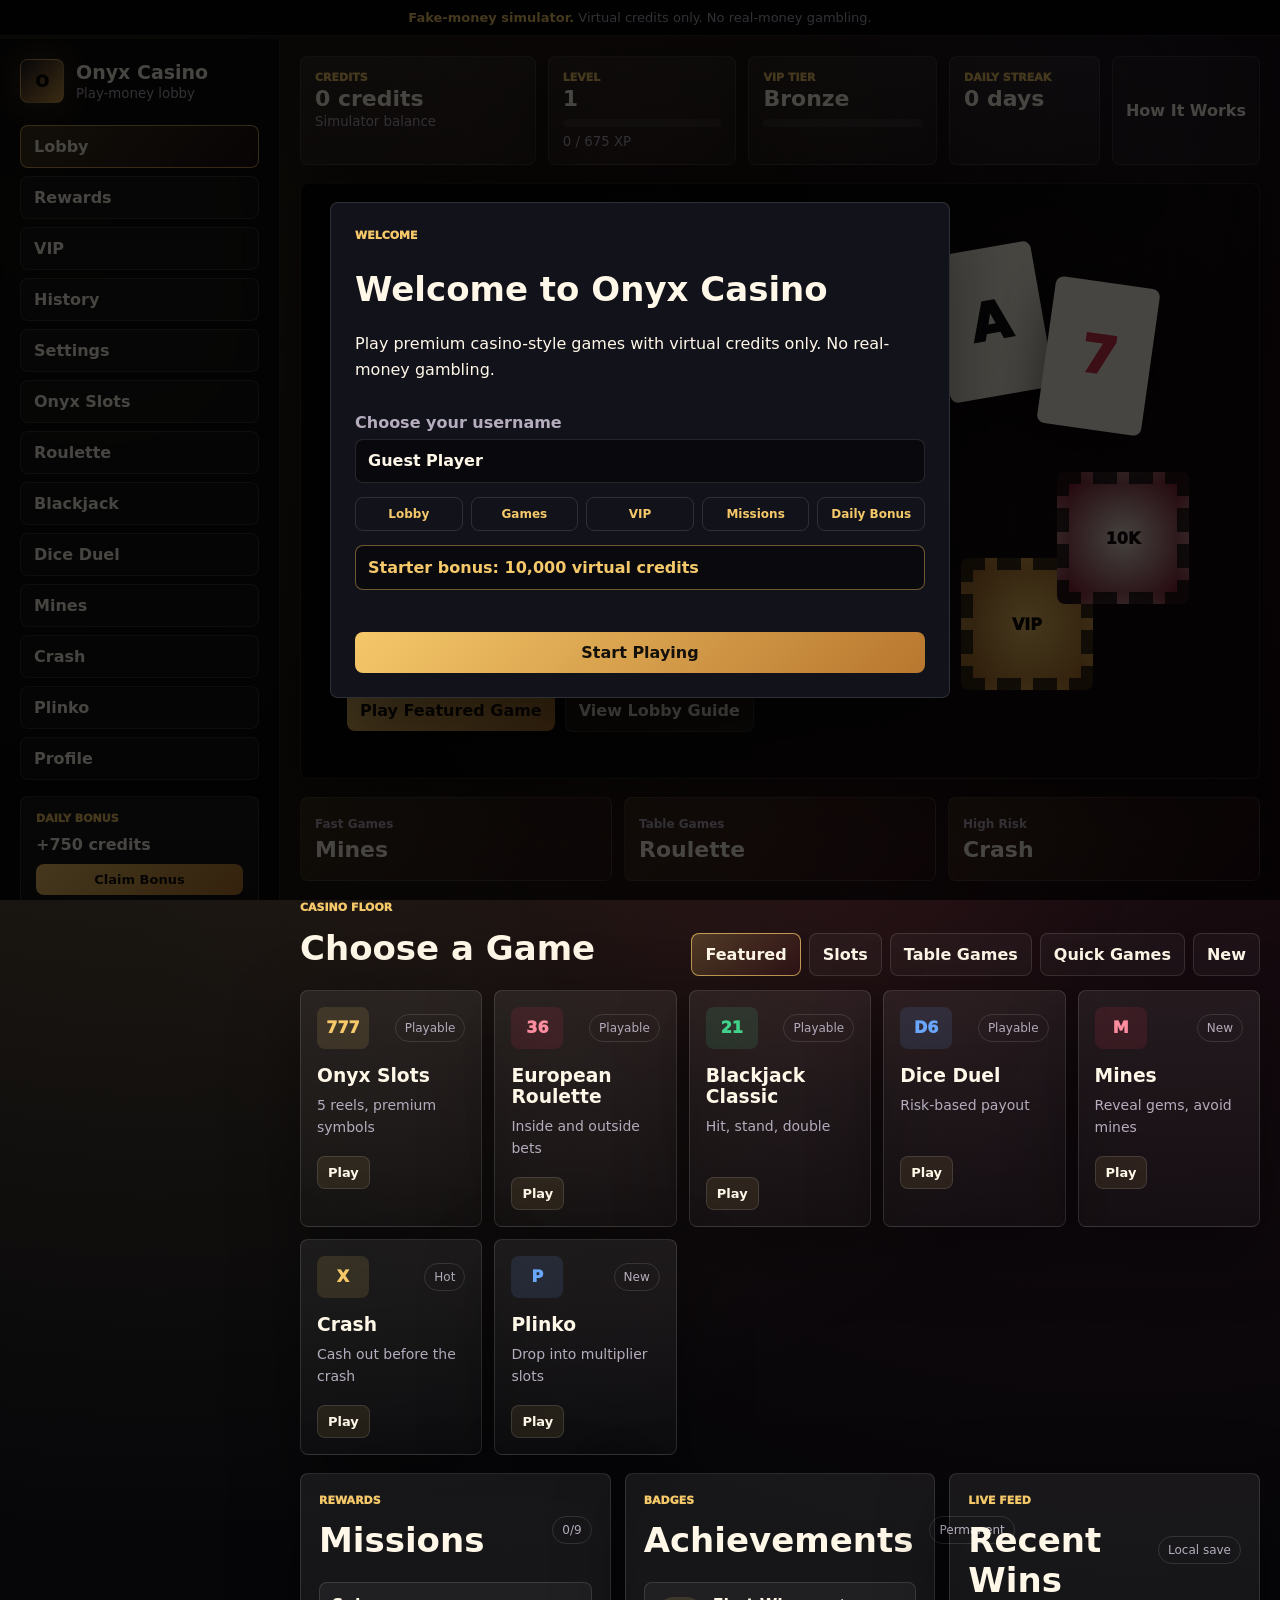
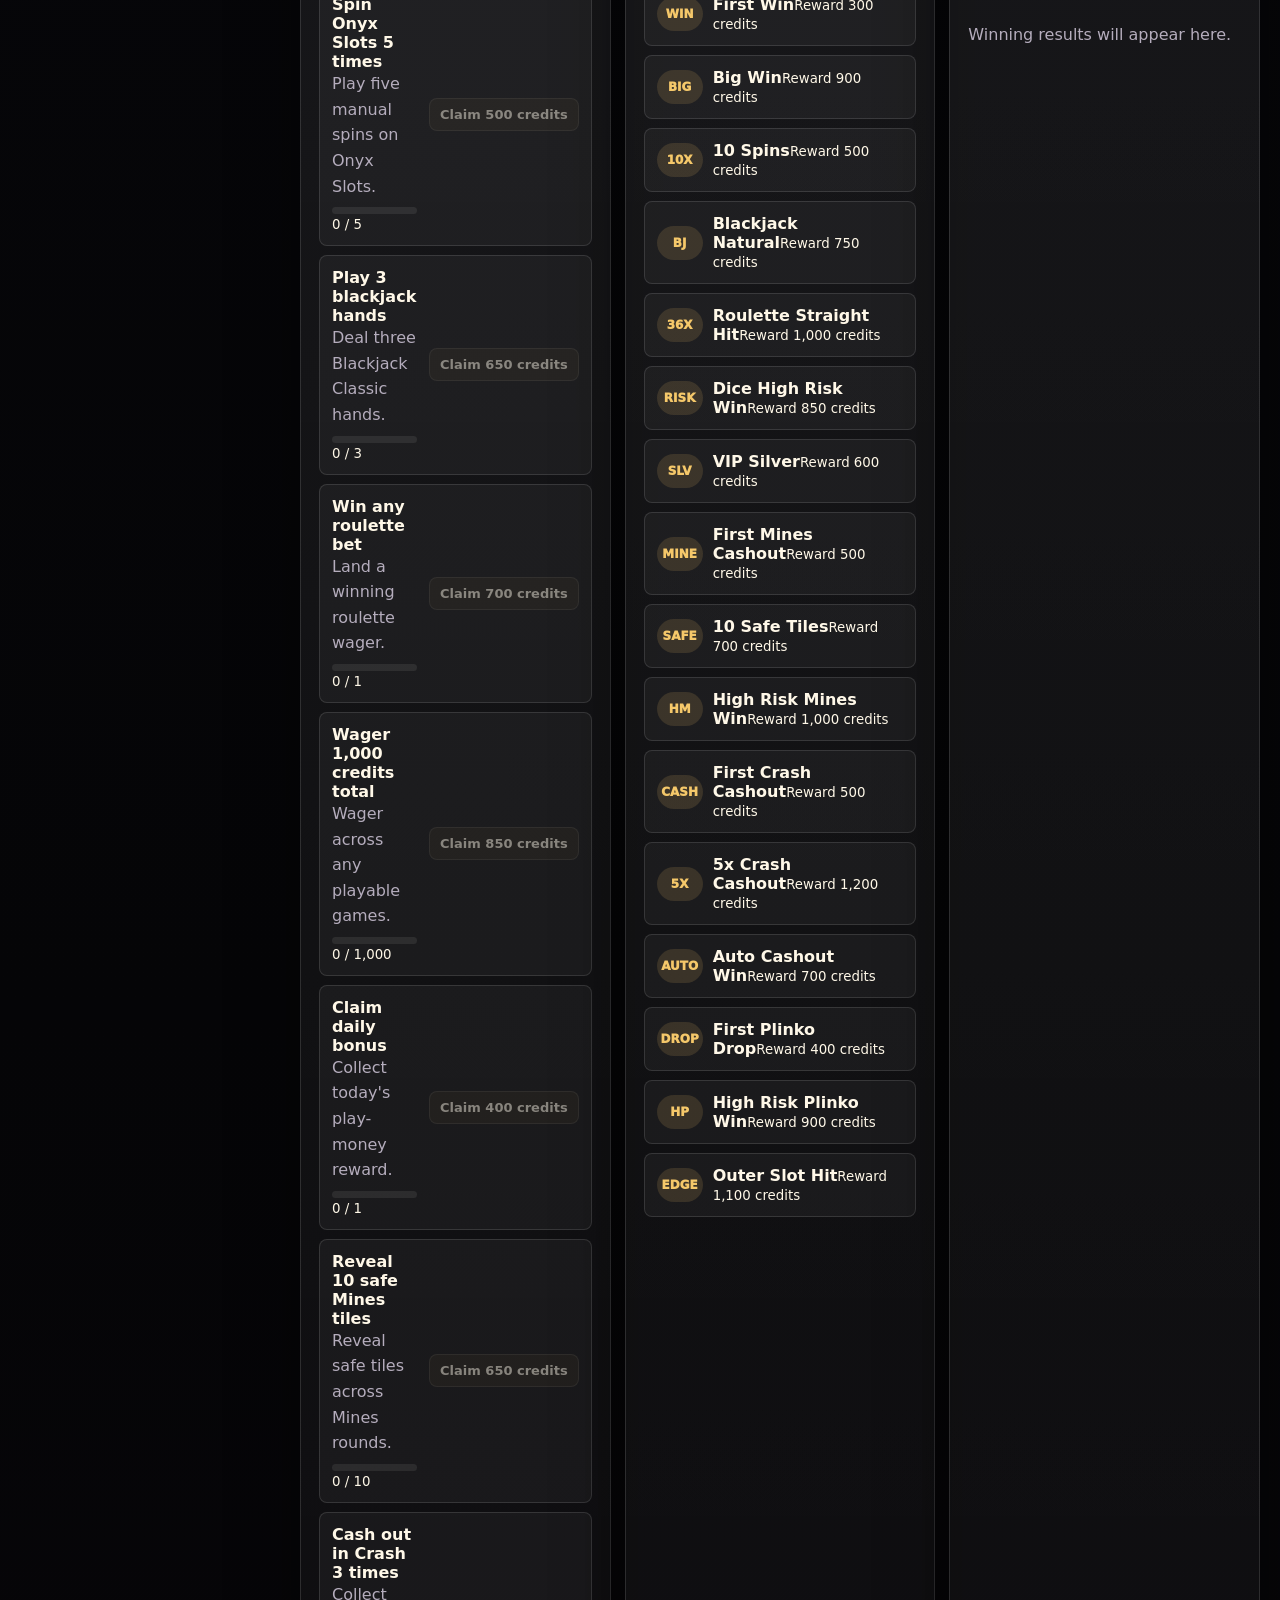
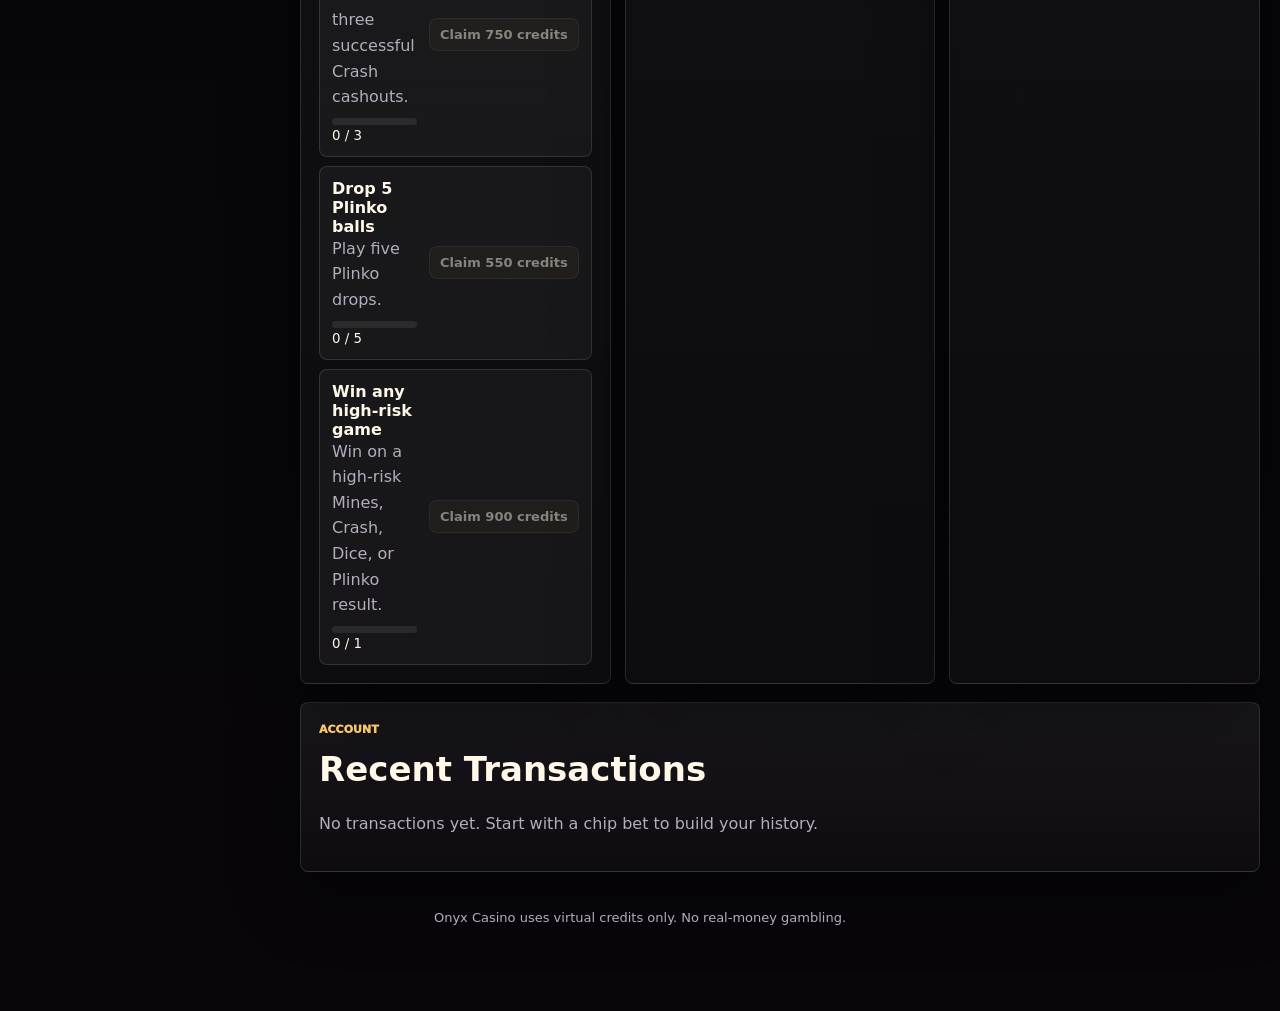
==== index.html @ b619a8d7 "Initial Onyx Casino alpha" ====
<!DOCTYPE html>
<html lang="en">
<head>
  <meta charset="UTF-8" />
  <meta name="viewport" content="width=device-width, initial-scale=1.0" />
  <meta name="description" content="Onyx Casino is a fake-money online casino simulator using virtual credits only." />
  <title>Onyx Casino - Virtual Credits Casino Simulator</title>
  <link rel="icon" href="data:," />
  <link rel="stylesheet" href="styles/main.css" />
</head>
<body>
  <div class="age-safe-banner" role="note">
    <strong>Fake-money simulator.</strong> Virtual credits only. No real-money gambling.
  </div>

  <div class="app-shell">
    <aside class="sidebar" aria-label="Main navigation">
      <button class="brand" data-view="lobby" aria-label="Open Onyx Casino lobby">
        <span class="brand-mark">O</span>
        <span>
          <strong>Onyx Casino</strong>
          <small>Play-money lobby</small>
        </span>
      </button>

      <nav class="nav-list">
        <button class="nav-btn is-active" data-view="lobby">Lobby</button>
        <button class="nav-btn" data-view="rewards">Rewards</button>
        <button class="nav-btn" data-view="vip">VIP</button>
        <button class="nav-btn" data-view="history">History</button>
        <button class="nav-btn" data-view="settings">Settings</button>
        <button class="nav-btn" data-view="slots">Onyx Slots</button>
        <button class="nav-btn" data-view="roulette">Roulette</button>
        <button class="nav-btn" data-view="blackjack">Blackjack</button>
        <button class="nav-btn" data-view="dice">Dice Duel</button>
        <button class="nav-btn" data-view="mines">Mines</button>
        <button class="nav-btn" data-view="crash">Crash</button>
        <button class="nav-btn" data-view="plinko">Plinko</button>
        <button class="nav-btn" data-view="profile">Profile</button>
      </nav>

      <section class="sidebar-card">
        <span class="label">Daily Bonus</span>
        <strong id="dailyBonusAmount">+0 credits</strong>
        <button id="dailyBonusBtn" class="primary small">Claim Bonus</button>
        <p id="dailyBonusText" class="muted">Available once per day.</p>
      </section>

      <section class="sidebar-card">
        <span class="label">Missions</span>
        <p id="miniMissionText" class="muted">Progress updates as you play.</p>
      </section>

      <section class="sidebar-card warning">
        <span class="label">Reality Check</span>
        <p>This is a casino-style simulator using fictional credits. Virtual credits only. No real-money gambling.</p>
        <button class="ghost small" data-modal="fakeMoney">Fake Money Info</button>
      </section>
    </aside>

    <main class="main">
      <header class="topbar" aria-label="Player status">
        <div class="status-card balance-card">
          <span class="label">Credits</span>
          <strong id="balanceText">0 credits</strong>
          <small class="balance-help" title="Virtual credits only. No real-money gambling.">Simulator balance</small>
        </div>
        <div class="status-card">
          <span class="label">Level</span>
          <strong id="levelText">1</strong>
          <div class="xp-track" aria-label="XP progress"><span id="xpBar"></span></div>
          <small id="xpText">0 / 0 XP</small>
        </div>
        <div class="status-card">
          <span class="label">VIP Tier</span>
          <strong id="vipText">Bronze</strong>
          <div class="xp-track vip-track"><span id="vipBar"></span></div>
        </div>
        <div class="status-card">
          <span class="label">Daily Streak</span>
          <strong id="streakText">0 days</strong>
        </div>
        <button id="howItWorksBtn" class="ghost">How It Works</button>
      </header>

      <section id="toastArea" class="toast-area" aria-live="polite"></section>

      <section id="view-lobby" class="view is-visible">
        <div class="hero-panel">
          <div class="hero-copy-block">
            <p class="eyebrow">Premium casino simulator</p>
            <h1>Onyx Casino - Play with virtual credits</h1>
            <p>Step into a realistic play-money casino lobby with slots, table games, missions, VIP progression, and a live activity feed.</p>
            <div class="hero-disclaimer">Virtual credits only. No real-money gambling.</div>
            <div class="hero-actions">
              <button class="primary" data-open-game="slots">Play Featured Game</button>
              <button class="secondary" data-modal="rules-lobby">View Lobby Guide</button>
            </div>
          </div>
          <div class="hero-stage" aria-hidden="true">
            <div class="hero-chip chip-one">VIP</div>
            <div class="hero-chip chip-two">10K</div>
            <div class="hero-card ace">A</div>
            <div class="hero-card seven">7</div>
          </div>
        </div>

        <section class="lobby-band">
          <div class="recommended-row">
            <button class="recommend-card" data-open-game="mines"><span>Fast Games</span><strong>Mines</strong></button>
            <button class="recommend-card" data-open-game="roulette"><span>Table Games</span><strong>Roulette</strong></button>
            <button class="recommend-card" data-open-game="crash"><span>High Risk</span><strong>Crash</strong></button>
          </div>
          <div class="section-head">
            <div>
              <p class="eyebrow">Casino Floor</p>
              <h2>Choose a Game</h2>
            </div>
            <div id="categoryTabs" class="tabs" role="tablist" aria-label="Game categories">
              <button class="tab is-active" data-category="featured">Featured</button>
              <button class="tab" data-category="slots">Slots</button>
              <button class="tab" data-category="table">Table Games</button>
              <button class="tab" data-category="quick">Quick Games</button>
              <button class="tab" data-category="new">New</button>
            </div>
          </div>
          <div id="gameGrid" class="game-grid"></div>
        </section>

        <div class="dashboard-grid">
          <section class="panel">
            <div class="section-head compact">
              <div>
                <p class="eyebrow">Rewards</p>
                <h2>Missions</h2>
              </div>
              <span id="missionProgressText" class="pill">0/0</span>
            </div>
            <div id="missionsList" class="mission-list"></div>
          </section>

          <section class="panel">
            <div class="section-head compact">
              <div>
                <p class="eyebrow">Badges</p>
                <h2>Achievements</h2>
              </div>
              <span class="pill">Permanent</span>
            </div>
            <div id="achievementsList" class="achievement-list"></div>
          </section>

          <section class="panel">
            <div class="section-head compact">
              <div>
                <p class="eyebrow">Live Feed</p>
                <h2>Recent Wins</h2>
              </div>
              <span class="pill">Local save</span>
            </div>
            <div id="recentWinsFeed" class="wins-feed"></div>
          </section>
        </div>

        <section class="panel transaction-panel">
          <div class="section-head compact">
            <div>
              <p class="eyebrow">Account</p>
              <h2>Recent Transactions</h2>
            </div>
          </div>
          <div id="activityLog" class="activity-log"></div>
        </section>
      </section>

      <section id="view-rewards" class="view">
        <div class="game-header">
          <div><p class="eyebrow">Retention</p><h1>Reward Center</h1></div>
          <button class="ghost" data-view="lobby">Back to Lobby</button>
        </div>
        <div class="dashboard-grid rewards-layout">
          <section class="panel reward-claim-panel">
            <div class="section-head compact"><div><p class="eyebrow">Daily Login</p><h2>7-Day Calendar</h2></div><span id="dailyCooldownText" class="pill">Available now</span></div>
            <div id="dailyCalendar" class="daily-calendar"></div>
            <button id="rewardDailyBtn" class="primary full">Claim Daily Reward</button>
          </section>
          <section class="panel">
            <div class="section-head compact"><div><p class="eyebrow">Promo</p><h2>Fake Codes</h2></div></div>
            <label>Promo code
              <input id="promoCodeInput" placeholder="ONYXWELCOME" autocomplete="off" />
            </label>
            <button id="promoClaimBtn" class="secondary full">Claim Code</button>
            <p class="muted">Try ONYXWELCOME, FREESPIN, or VIPBOOST. Rewards are virtual credits and XP only.</p>
          </section>
          <section class="panel">
            <div class="section-head compact"><div><p class="eyebrow">VIP</p><h2>VIP Rewards</h2></div></div>
            <div id="vipRewardSummary" class="benefit-list"></div>
          </section>
        </div>
        <div class="dashboard-grid">
          <section class="panel">
            <div class="section-head compact"><div><p class="eyebrow">Daily Style</p><h2>Missions</h2></div><span id="rewardsMissionProgressText" class="pill">0/0</span></div>
            <div id="rewardsMissionsList" class="mission-list"></div>
          </section>
          <section class="panel">
            <div class="section-head compact"><div><p class="eyebrow">Badges</p><h2>Achievements</h2></div></div>
            <div id="rewardsAchievementsList" class="achievement-list"></div>
          </section>
          <section class="panel">
            <div class="section-head compact"><div><p class="eyebrow">Ledger</p><h2>Recent Reward Claims</h2></div></div>
            <div id="rewardClaimsList" class="activity-log"></div>
          </section>
        </div>
      </section>

      <section id="view-vip" class="view">
        <div class="game-header">
          <div><p class="eyebrow">Club</p><h1>VIP Club</h1></div>
          <button class="ghost" data-view="lobby">Back to Lobby</button>
        </div>
        <section class="panel vip-panel">
          <div class="vip-hero">
            <div><span class="label">Current Tier</span><strong id="vipPageTier">Bronze</strong><p id="vipPageProgressText" class="muted">Progress loading</p></div>
            <div class="xp-track vip-track"><span id="vipPageBar"></span></div>
          </div>
          <div id="vipBenefitsList" class="benefit-grid"></div>
          <div id="vipNextTier" class="vip-next"></div>
        </section>
      </section>

      <section id="view-history" class="view">
        <div class="game-header">
          <div><p class="eyebrow">Analytics</p><h1>History</h1></div>
          <button class="ghost" data-view="lobby">Back to Lobby</button>
        </div>
        <section class="panel">
          <div class="history-filters">
            <label>Game <select id="historyGameFilter"><option value="all">All games</option></select></label>
            <label>Result <select id="historyResultFilter"><option value="all">All results</option><option value="win">Wins</option><option value="loss">Losses</option><option value="neutral">Neutral</option></select></label>
          </div>
          <div id="historyStats" class="stats-grid"></div>
          <div id="historyList" class="activity-log"></div>
        </section>
      </section>

      <section id="view-settings" class="view">
        <div class="game-header">
          <div><p class="eyebrow">Account</p><h1>Settings</h1></div>
          <button class="ghost" data-view="lobby">Back to Lobby</button>
        </div>
        <div class="settings-layout">
          <section class="panel settings-panel">
            <label>Username
              <input id="settingsUsernameInput" maxlength="24" autocomplete="off" />
            </label>
            <label class="toggle-line"><input id="reducedAnimationsToggle" type="checkbox" /> Reduced animations</label>
            <label class="toggle-line"><input id="compactModeToggle" type="checkbox" /> Compact mode</label>
            <label class="toggle-line"><input id="hideWinnersToggle" type="checkbox" /> Hide recent winners feed</label>
            <div class="game-actions">
              <button id="settingsSaveBtn" class="primary">Save Settings</button>
              <button id="replayOnboardingBtn" class="secondary">Replay Onboarding</button>
              <button class="ghost" data-modal="fakeMoney">Simulator Help</button>
            </div>
          </section>
          <section class="panel settings-panel">
            <div class="game-actions">
              <button id="exportSaveBtn" class="secondary">Export Save JSON</button>
              <button id="importSaveBtn" class="secondary">Import Save JSON</button>
              <button id="clearHistoryBtn" class="ghost">Clear Only History</button>
              <button id="resetBtn" class="ghost danger">Reset Save</button>
            </div>
            <textarea id="saveJsonBox" rows="10" placeholder="Exported save JSON appears here. Paste JSON here before importing."></textarea>
          </section>
        </div>
      </section>

      <section id="view-slots" class="view game-view">
        <div class="game-header">
          <div><p class="eyebrow">Featured Slot</p><h1>Onyx Slots</h1></div>
          <div class="header-actions">
            <button class="ghost" data-modal="rules-slots">Rules</button>
            <button class="ghost" data-view="lobby">Back to Lobby</button>
          </div>
        </div>

        <div class="game-layout">
          <section class="panel machine">
            <div id="slotReels" class="slot-reels" aria-label="Five slot reels"></div>
            <div class="game-meta-row">
              <span id="slotsProjectedText" class="pill">Select chips</span>
              <label class="toggle-line"><input id="slotsTurboToggle" type="checkbox" /> Turbo spin</label>
              <span id="slotsFreeSpinsText" class="pill">Free spins: 0</span>
            </div>
            <p class="muted">Fictional simulator RTP label: about 95%. This is play-money math only.</p>
            <div id="slotMessage" class="result-line">Choose a chip and spin with virtual credits.</div>
            <div class="game-actions">
              <button id="spinSlotsBtn" class="primary">Spin</button>
              <button id="slotsRepeatBetBtn" class="secondary">Repeat Bet</button>
              <button id="slotsDoubleBetBtn" class="secondary">Double Bet</button>
              <button id="slotsHalfBetBtn" class="secondary">Half Bet</button>
              <button id="slotsMaxBetBtn" class="secondary">Max Bet</button>
              <button id="slotsClearBetBtn" class="ghost">Clear Bet</button>
              <button id="slotsPaytableBtn" class="ghost">Paytable</button>
              <button id="slotsNewSessionBtn" class="ghost">New Session</button>
            </div>
          </section>
          <aside class="panel">
            <div class="section-head compact"><h2>Bet Slip</h2><span id="slotsBetText" class="pill">0 credits</span></div>
            <div class="bet-stack" data-bet-stack="slots"></div>
            <div class="chip-row" data-chip-group="slots"></div>
            <div id="slotsSessionStats" class="session-grid"></div>
            <h3>Spin History</h3>
            <div id="slotsHistory" class="compact-history"></div>
          </aside>
        </div>
      </section>

      <section id="view-roulette" class="view game-view">
        <div class="game-header">
          <div><p class="eyebrow">Table Game</p><h1>European Roulette</h1></div>
          <div class="header-actions">
            <button class="ghost" data-modal="rules-roulette">Rules</button>
            <button class="ghost" data-view="lobby">Back to Lobby</button>
          </div>
        </div>

        <div class="roulette-layout">
          <section class="panel roulette-wheel-panel">
            <div id="rouletteWheel" class="roulette-wheel"><span id="rouletteNumber">?</span></div>
            <p id="rouletteResult" class="result-line">Place a virtual-credit bet and spin.</p>
          </section>
          <section class="panel">
            <div class="section-head compact"><h2>Roulette Board</h2><span id="rouletteBetText" class="pill">0 credits</span></div>
            <div class="game-meta-row"><span id="rouletteProjectedText" class="pill">Projected payout updates by bet type</span><span id="rouletteBetTypeText" class="pill">Red 2x</span></div>
            <div class="bet-stack" data-bet-stack="roulette"></div>
            <div class="chip-row" data-chip-group="roulette"></div>
            <div id="rouletteBoard" class="roulette-board"></div>
            <div class="roulette-options">
              <button class="bet-option is-active" data-roulette-type="red">Red 2x</button>
              <button class="bet-option" data-roulette-type="black">Black 2x</button>
              <button class="bet-option" data-roulette-type="odd">Odd 2x</button>
              <button class="bet-option" data-roulette-type="even">Even 2x</button>
              <button class="bet-option" data-roulette-type="low">1-18 2x</button>
              <button class="bet-option" data-roulette-type="high">19-36 2x</button>
              <button class="bet-option" data-roulette-type="dozen1">1st 12 3x</button>
              <button class="bet-option" data-roulette-type="dozen2">2nd 12 3x</button>
              <button class="bet-option" data-roulette-type="dozen3">3rd 12 3x</button>
              <button class="bet-option" data-roulette-type="column1">Column 1 3x</button>
              <button class="bet-option" data-roulette-type="column2">Column 2 3x</button>
              <button class="bet-option" data-roulette-type="column3">Column 3 3x</button>
            </div>
            <div id="rouletteHistory" class="number-history"></div>
            <div class="game-actions">
              <button id="spinRouletteBtn" class="primary">Spin Wheel</button>
              <button id="rouletteRepeatBetBtn" class="secondary">Repeat Bet</button>
              <button id="rouletteDoubleBetBtn" class="secondary">Double Bet</button>
              <button id="rouletteHalfBetBtn" class="secondary">Half Bet</button>
              <button id="rouletteMaxBetBtn" class="secondary">Max Bet</button>
              <button id="rouletteClearBetBtn" class="ghost">Clear Bet</button>
              <button id="rouletteNewSessionBtn" class="ghost">New Session</button>
            </div>
            <div id="rouletteSessionStats" class="session-grid"></div>
          </section>
        </div>
      </section>

      <section id="view-blackjack" class="view game-view">
        <div class="game-header">
          <div><p class="eyebrow">Table Game</p><h1>Blackjack Classic</h1></div>
          <div class="header-actions">
            <button class="ghost" data-modal="rules-blackjack">Rules</button>
            <button class="ghost" data-view="lobby">Back to Lobby</button>
          </div>
        </div>

        <div class="game-layout">
          <section class="panel blackjack-table">
            <div class="table-felt">
              <div class="game-meta-row">
                <span id="shoeText" class="pill">Shoe: 312 cards</span>
                <span class="pill">Dealer stands on soft 17</span>
                <span id="blackjackProjectedText" class="pill">Standard win pays 0 credits</span>
              </div>
              <div class="hand-zone">
                <div class="hand-title"><span>Dealer</span><strong id="dealerTotal"></strong></div>
                <div id="dealerCards" class="cards"></div>
              </div>
              <div class="hand-zone">
                <div class="hand-title"><span>Player</span><strong id="playerTotal"></strong></div>
                <div id="playerCards" class="cards"></div>
              </div>
              <div id="splitHands" class="split-hands"></div>
            </div>
            <p id="blackjackResult" class="result-line">Choose a chip, then deal a fake-money hand.</p>
            <div class="game-actions">
              <button id="dealBtn" class="primary">New Hand</button>
              <button id="hitBtn" class="secondary" disabled>Hit</button>
              <button id="standBtn" class="secondary" disabled>Stand</button>
              <button id="doubleBtn" class="secondary" disabled>Double</button>
              <button id="splitBtn" class="secondary" disabled>Split</button>
              <button id="blackjackRepeatBetBtn" class="secondary">Repeat Bet</button>
              <button id="blackjackNewSessionBtn" class="ghost">New Session</button>
            </div>
          </section>
          <aside class="panel">
            <div class="section-head compact"><h2>Table Bet</h2><span id="blackjackBetText" class="pill">0 credits</span></div>
            <div class="bet-stack" data-bet-stack="blackjack"></div>
            <div class="chip-row" data-chip-group="blackjack"></div>
            <button id="blackjackDoubleBetBtn" class="secondary full">Double Bet</button>
            <button id="blackjackHalfBetBtn" class="secondary full">Half Bet</button>
            <button id="blackjackMaxBetBtn" class="secondary full">Max Bet</button>
            <button id="blackjackClearBetBtn" class="ghost full">Clear Bet</button>
            <div id="blackjackSessionStats" class="session-grid"></div>
          </aside>
        </div>
      </section>

      <section id="view-dice" class="view game-view">
        <div class="game-header">
          <div><p class="eyebrow">Quick Game</p><h1>Dice Duel</h1></div>
          <div class="header-actions">
            <button class="ghost" data-modal="rules-dice">Rules</button>
            <button class="ghost" data-view="lobby">Back to Lobby</button>
          </div>
        </div>

        <div class="game-layout">
          <section class="panel dice-panel">
            <div id="diceDisplay" class="dice-display">--</div>
            <div class="risk-controls">
              <label>Prediction
                <select id="diceMode">
                  <option value="over">Roll over target</option>
                  <option value="under">Roll under target</option>
                </select>
              </label>
              <label>Target <span id="diceTargetText">50</span>
                <input id="diceTarget" type="range" min="2" max="98" value="50" />
              </label>
              <div class="payout-preview"><span>Payout</span><strong id="dicePayoutText">1.96x</strong></div>
              <div class="payout-preview"><span>Win chance</span><strong id="diceChanceText">49%</strong></div>
            </div>
            <div class="game-meta-row"><span id="diceProjectedText" class="pill">Projected payout updates by target</span></div>
            <p id="diceResult" class="result-line">Higher risk changes the payout.</p>
            <div id="diceHistory" class="number-history"></div>
            <div class="game-actions">
              <button id="rollDiceBtn" class="primary">Roll Dice</button>
              <button id="diceRepeatBetBtn" class="secondary">Repeat Bet</button>
              <button id="diceDoubleBetBtn" class="secondary">Double Bet</button>
              <button id="diceHalfBetBtn" class="secondary">Half Bet</button>
              <button id="diceMaxBetBtn" class="secondary">Max Bet</button>
              <button id="diceClearBetBtn" class="ghost">Clear Bet</button>
              <button id="diceNewSessionBtn" class="ghost">New Session</button>
            </div>
          </section>
          <aside class="panel">
            <div class="section-head compact"><h2>Dice Bet</h2><span id="diceBetText" class="pill">0 credits</span></div>
            <div class="bet-stack" data-bet-stack="dice"></div>
            <div class="chip-row" data-chip-group="dice"></div>
            <div id="diceSessionStats" class="session-grid"></div>
          </aside>
        </div>
      </section>

      <section id="view-mines" class="view game-view">
        <div class="game-header">
          <div><p class="eyebrow">Modern Quick Game</p><h1>Mines</h1></div>
          <div class="header-actions">
            <button class="ghost" data-modal="rules-mines">Rules</button>
            <button class="ghost" data-view="lobby">Back to Lobby</button>
          </div>
        </div>
        <div class="game-layout">
          <section class="panel mines-panel">
            <div class="game-meta-row">
              <label>Mines
                <select id="minesCount">
                  <option value="1">1</option><option value="3">3</option><option value="5" selected>5</option>
                  <option value="10">10</option><option value="15">15</option><option value="20">20</option>
                </select>
              </label>
              <span id="minesMultiplierText" class="pill">1.00x</span>
              <span id="minesCashoutText" class="pill">Potential 0 credits</span>
              <span id="minesStateText" class="pill">Waiting</span>
            </div>
            <p class="muted">Virtual credits only. No real-money gambling.</p>
            <div id="minesGrid" class="mines-grid" aria-label="Mines 5 by 5 board"></div>
            <p id="minesResult" class="result-line">Choose a bet and mine count, then start.</p>
            <div class="game-actions">
              <button id="minesStartBtn" class="primary">Start Round</button>
              <button id="minesCashoutBtn" class="secondary" disabled>Cash Out</button>
              <button id="minesRepeatBetBtn" class="secondary">Repeat Bet</button>
              <button id="minesDoubleBetBtn" class="secondary">Double Bet</button>
              <button id="minesHalfBetBtn" class="secondary">Half Bet</button>
              <button id="minesMaxBetBtn" class="secondary">Max Bet</button>
              <button id="minesClearBetBtn" class="ghost">Clear Bet</button>
              <button id="minesNewSessionBtn" class="ghost">New Session</button>
            </div>
          </section>
          <aside class="panel">
            <div class="section-head compact"><h2>Mines Bet</h2><span id="minesBetText" class="pill">0 credits</span></div>
            <div class="bet-stack" data-bet-stack="mines"></div>
            <div class="chip-row" data-chip-group="mines"></div>
            <span id="minesProjectedText" class="pill">Potential cashout rises with every safe tile</span>
            <div id="minesSessionStats" class="session-grid"></div>
            <h3>Recent Mines Results</h3>
            <div id="minesHistory" class="compact-history"></div>
          </aside>
        </div>
      </section>

      <section id="view-crash" class="view game-view">
        <div class="game-header">
          <div><p class="eyebrow">Modern Quick Game</p><h1>Crash</h1></div>
          <div class="header-actions">
            <button class="ghost" data-modal="rules-crash">Rules</button>
            <button class="ghost" data-view="lobby">Back to Lobby</button>
          </div>
        </div>
        <div class="game-layout">
          <section class="panel crash-panel">
            <div id="crashMultiplier" class="crash-multiplier">1.00x</div>
            <div id="crashGraph" class="crash-graph"><span></span></div>
            <div class="risk-controls">
              <label class="toggle-line"><input id="crashAutoToggle" type="checkbox" /> Auto cashout</label>
              <label>Auto at
                <input id="crashAutoAt" type="number" min="1.2" max="25" step="0.1" value="2.00" />
              </label>
              <div class="payout-preview"><span>Potential</span><strong id="crashPotentialText">0 credits</strong></div>
            </div>
            <p class="muted">Virtual credits only. No real-money gambling.</p>
            <p id="crashResult" class="result-line">Place a bet before launch.</p>
            <div id="crashHistory" class="number-history"></div>
            <div class="game-actions">
              <button id="crashLaunchBtn" class="primary">Launch</button>
              <button id="crashCashoutBtn" class="secondary" disabled>Cash Out</button>
              <button id="crashRepeatBetBtn" class="secondary">Repeat Bet</button>
              <button id="crashDoubleBetBtn" class="secondary">Double Bet</button>
              <button id="crashHalfBetBtn" class="secondary">Half Bet</button>
              <button id="crashMaxBetBtn" class="secondary">Max Bet</button>
              <button id="crashClearBetBtn" class="ghost">Clear Bet</button>
              <button id="crashNewSessionBtn" class="ghost">New Session</button>
            </div>
          </section>
          <aside class="panel">
            <div class="section-head compact"><h2>Crash Bet</h2><span id="crashBetText" class="pill">0 credits</span></div>
            <div class="bet-stack" data-bet-stack="crash"></div>
            <div class="chip-row" data-chip-group="crash"></div>
            <span id="crashProjectedText" class="pill">Potential payout rises while the round runs</span>
            <div id="crashSessionStats" class="session-grid"></div>
          </aside>
        </div>
      </section>

      <section id="view-plinko" class="view game-view">
        <div class="game-header">
          <div><p class="eyebrow">Modern Quick Game</p><h1>Plinko</h1></div>
          <div class="header-actions">
            <button class="ghost" data-modal="rules-plinko">Rules</button>
            <button class="ghost" data-view="lobby">Back to Lobby</button>
          </div>
        </div>
        <div class="game-layout">
          <section class="panel plinko-panel">
            <div class="risk-controls">
              <label>Risk
                <select id="plinkoRisk"><option value="low">Low</option><option value="medium" selected>Medium</option><option value="high">High</option></select>
              </label>
              <label>Rows
                <select id="plinkoRows"><option value="8">8</option><option value="12" selected>12</option><option value="16">16</option></select>
              </label>
              <div class="payout-preview"><span>Risk profile</span><strong id="plinkoRiskText">Balanced</strong></div>
            </div>
            <p class="muted">Virtual credits only. No real-money gambling.</p>
            <div id="plinkoBoard" class="plinko-board" aria-label="Plinko board"></div>
            <div id="plinkoMultipliers" class="plinko-multipliers"></div>
            <p id="plinkoResult" class="result-line">Choose a bet and drop a ball.</p>
            <div id="plinkoHistory" class="compact-history"></div>
            <div class="game-actions">
              <button id="plinkoDropBtn" class="primary">Drop Ball</button>
              <button id="plinkoRepeatBetBtn" class="secondary">Repeat Bet</button>
              <button id="plinkoDoubleBetBtn" class="secondary">Double Bet</button>
              <button id="plinkoHalfBetBtn" class="secondary">Half Bet</button>
              <button id="plinkoMaxBetBtn" class="secondary">Max Bet</button>
              <button id="plinkoClearBetBtn" class="ghost">Clear Bet</button>
              <button id="plinkoNewSessionBtn" class="ghost">New Session</button>
            </div>
          </section>
          <aside class="panel">
            <div class="section-head compact"><h2>Plinko Bet</h2><span id="plinkoBetText" class="pill">0 credits</span></div>
            <div class="bet-stack" data-bet-stack="plinko"></div>
            <div class="chip-row" data-chip-group="plinko"></div>
            <span id="plinkoProjectedText" class="pill">Projected payout depends on risk and final slot</span>
            <div id="plinkoSessionStats" class="session-grid"></div>
          </aside>
        </div>
      </section>

      <section id="view-profile" class="view">
        <div class="game-header">
          <div><p class="eyebrow">Account</p><h1>Profile & Stats</h1></div>
          <button class="ghost" data-view="lobby">Back to Lobby</button>
        </div>

        <div class="profile-layout">
          <section class="panel">
            <label class="profile-name-label">Username
              <input id="usernameInput" maxlength="24" autocomplete="off" />
            </label>
            <button id="saveUsernameBtn" class="primary">Save Username</button>
            <button class="secondary" data-view="settings">Open Settings</button>
          </section>
          <section id="profileStats" class="stats-grid"></section>
        </div>

        <section class="panel transaction-panel">
          <div class="section-head compact"><h2>Win/Loss History</h2></div>
          <div id="profileHistory" class="activity-log"></div>
        </section>
      </section>
    </main>
  </div>

  <div id="modalLayer" class="modal-layer" aria-hidden="true">
    <div class="modal" role="dialog" aria-modal="true" aria-labelledby="modalTitle">
      <button id="modalCloseBtn" class="modal-close" aria-label="Close modal">x</button>
      <h2 id="modalTitle"></h2>
      <div id="modalBody"></div>
    </div>
  </div>

  <div id="onboardingLayer" class="modal-layer onboarding-layer" aria-hidden="true">
    <div class="modal onboarding-modal" role="dialog" aria-modal="true" aria-labelledby="onboardingTitle">
      <p class="eyebrow">Welcome</p>
      <h2 id="onboardingTitle">Welcome to Onyx Casino</h2>
      <p>Play premium casino-style games with virtual credits only. No real-money gambling.</p>
      <label>Choose your username
        <input id="onboardingUsername" maxlength="24" value="Guest Player" />
      </label>
      <div class="onboarding-grid">
        <span>Lobby</span><span>Games</span><span>VIP</span><span>Missions</span><span>Daily Bonus</span>
      </div>
      <p class="hero-disclaimer">Starter bonus: 10,000 virtual credits</p>
      <button id="startOnboardingBtn" class="primary full">Start Playing</button>
    </div>
  </div>

  <nav class="mobile-bottom-nav" aria-label="Mobile navigation">
    <button data-view="lobby">Lobby</button>
    <button data-view="rewards">Rewards</button>
    <button data-view="vip">VIP</button>
    <button data-view="history">History</button>
    <button data-view="settings">Settings</button>
  </nav>

  <footer class="sim-footer">Onyx Casino uses virtual credits only. No real-money gambling.</footer>

  <script type="module" src="scripts/app.js"></script>
</body>
</html>
---- styles/main.css ----
:root {
  --bg: #050507;
  --bg-soft: #0b0b10;
  --panel: #12121a;
  --panel-strong: #191923;
  --text: #fff8e8;
  --muted: #b5adbd;
  --gold: #f5c86a;
  --gold-2: #b8772e;
  --red: #d7334d;
  --green: #42d38a;
  --blue: #69a7ff;
  --line: rgba(255, 255, 255, 0.12);
  --shadow: 0 22px 70px rgba(0, 0, 0, 0.42);
  --radius: 8px;
}

* { box-sizing: border-box; }

html { color-scheme: dark; }

body {
  margin: 0;
  min-height: 100vh;
  background:
    radial-gradient(circle at 12% 8%, rgba(245, 200, 106, 0.15), transparent 30%),
    radial-gradient(circle at 88% 12%, rgba(215, 51, 77, 0.12), transparent 28%),
    linear-gradient(180deg, #07070b 0%, #050507 62%, #08060a 100%);
  color: var(--text);
  font-family: Inter, ui-sans-serif, system-ui, -apple-system, BlinkMacSystemFont, "Segoe UI", Arial, sans-serif;
}

body::before {
  content: "";
  position: fixed;
  inset: -20%;
  z-index: -1;
  background:
    radial-gradient(circle at 15% 30%, rgba(245, 200, 106, 0.08), transparent 18%),
    radial-gradient(circle at 75% 20%, rgba(105, 167, 255, 0.07), transparent 20%),
    radial-gradient(circle at 60% 80%, rgba(215, 51, 77, 0.06), transparent 22%);
  animation: ambientDrift 18s ease-in-out infinite alternate;
}

button, input, select { font: inherit; }
button { cursor: pointer; }
button:disabled { cursor: not-allowed; opacity: 0.48; transform: none !important; }
h1, h2, h3, p { margin-top: 0; }
h1 { margin-bottom: 10px; font-size: clamp(34px, 7vw, 72px); line-height: 0.96; }
h2 { margin-bottom: 8px; font-size: clamp(22px, 4vw, 34px); }
h3 { margin-bottom: 8px; }
p { line-height: 1.6; }

.age-safe-banner {
  position: sticky;
  top: 0;
  z-index: 30;
  padding: 10px 16px;
  border-bottom: 1px solid var(--line);
  background: rgba(5, 5, 7, 0.9);
  backdrop-filter: blur(16px);
  color: var(--muted);
  text-align: center;
  font-size: 13px;
}

.age-safe-banner strong { color: var(--gold); }

.app-shell {
  display: grid;
  grid-template-columns: 280px minmax(0, 1fr);
  min-height: calc(100vh - 39px);
}

.sidebar {
  position: sticky;
  top: 39px;
  height: calc(100vh - 39px);
  overflow: auto;
  padding: 20px;
  border-right: 1px solid var(--line);
  background: rgba(7, 7, 10, 0.76);
  backdrop-filter: blur(18px);
}
.sim-footer {
  padding: 18px 20px 86px;
  color: var(--muted);
  text-align: center;
  font-size: 13px;
}
.mobile-bottom-nav {
  position: fixed;
  left: 10px;
  right: 10px;
  bottom: 10px;
  z-index: 70;
  display: none;
  grid-template-columns: repeat(5, 1fr);
  gap: 4px;
  padding: 6px;
  border: 1px solid var(--line);
  border-radius: 12px;
  background: rgba(8, 8, 12, 0.92);
  backdrop-filter: blur(16px);
}
.mobile-bottom-nav button {
  border: 0;
  border-radius: 8px;
  background: transparent;
  color: var(--muted);
  padding: 9px 4px;
  font-size: 11px;
  font-weight: 900;
}
.mobile-bottom-nav button.is-active { background: rgba(245, 200, 106, 0.16); color: var(--gold); }

.brand {
  display: flex;
  align-items: center;
  width: 100%;
  gap: 12px;
  margin-bottom: 22px;
  padding: 0;
  border: 0;
  background: transparent;
  color: var(--text);
  text-align: left;
}

.brand-mark {
  display: grid;
  place-items: center;
  width: 44px;
  height: 44px;
  border: 1px solid rgba(245, 200, 106, 0.55);
  border-radius: var(--radius);
  background: linear-gradient(135deg, #1a1820, #d39943);
  color: #090807;
  font-weight: 1000;
  box-shadow: 0 0 34px rgba(245, 200, 106, 0.22);
}

.brand strong { display: block; font-size: 19px; }
.brand small, .muted { color: var(--muted); }

.nav-list { display: grid; gap: 8px; }

.nav-btn, .ghost, .primary, .secondary, .tab, .chip-btn, .bet-option {
  border: 1px solid var(--line);
  border-radius: var(--radius);
  padding: 11px 13px;
  background: rgba(255, 255, 255, 0.04);
  color: var(--text);
  font-weight: 800;
  transition: transform 0.18s ease, border-color 0.18s ease, background 0.18s ease;
}

.nav-btn { text-align: left; }
.nav-btn:hover, .ghost:hover, .secondary:hover, .tab:hover, .chip-btn:hover, .bet-option:hover, .game-card:hover {
  transform: translateY(-1px);
  border-color: rgba(245, 200, 106, 0.48);
}
.nav-btn.is-active, .tab.is-active, .bet-option.is-active {
  border-color: rgba(245, 200, 106, 0.72);
  background: linear-gradient(135deg, rgba(245, 200, 106, 0.22), rgba(215, 51, 77, 0.08));
}

.primary {
  border: 0;
  background: linear-gradient(135deg, var(--gold), var(--gold-2));
  color: #14100a;
}

.secondary { background: rgba(245, 200, 106, 0.09); }
.small { padding: 8px 10px; font-size: 13px; }
.full { width: 100%; margin-top: 10px; }
.danger { border-color: rgba(215, 51, 77, 0.45); color: #ff8ea0; }

.sidebar-card, .panel, .status-card, .game-card, .hero-panel, .modal {
  border: 1px solid var(--line);
  border-radius: var(--radius);
  background: linear-gradient(180deg, rgba(255, 255, 255, 0.07), rgba(255, 255, 255, 0.028));
  box-shadow: var(--shadow);
}

.sidebar-card {
  display: grid;
  gap: 10px;
  margin-top: 16px;
  padding: 15px;
}
.sidebar-card.warning { background: rgba(215, 51, 77, 0.07); }

.label, .eyebrow {
  display: block;
  color: var(--gold);
  font-size: 11px;
  font-weight: 1000;
  letter-spacing: 0;
  text-transform: uppercase;
}

.main {
  min-width: 0;
  padding: 20px;
}

.topbar {
  display: grid;
  grid-template-columns: 1.25fr 1fr 1fr 0.8fr auto;
  gap: 12px;
  margin-bottom: 18px;
}

.status-card { padding: 14px; }
.status-card strong { display: block; margin-top: 2px; font-size: 22px; }
.status-card small { color: var(--muted); }
.balance-help { cursor: help; }

.xp-track {
  height: 8px;
  margin: 8px 0 4px;
  overflow: hidden;
  border-radius: 999px;
  background: rgba(255, 255, 255, 0.08);
}
.xp-track span {
  display: block;
  width: 0;
  height: 100%;
  border-radius: inherit;
  background: linear-gradient(90deg, var(--gold), var(--red));
}
.vip-track span { background: linear-gradient(90deg, var(--blue), var(--gold)); }

.view { display: none; }
.view.is-visible { display: block; }

.hero-panel {
  display: grid;
  grid-template-columns: minmax(0, 1.25fr) minmax(260px, 0.75fr);
  min-height: 440px;
  padding: clamp(22px, 5vw, 46px);
  overflow: hidden;
  background:
    linear-gradient(90deg, rgba(5, 5, 7, 0.92), rgba(5, 5, 7, 0.46)),
    url("https://images.unsplash.com/photo-1596838132731-3301c3fd4317?auto=format&fit=crop&w=1600&q=80") center/cover;
}

.hero-copy-block {
  align-self: center;
  max-width: 760px;
}
.hero-copy-block p { max-width: 680px; color: #ded5c6; font-size: 17px; }
.hero-disclaimer {
  display: inline-flex;
  margin-bottom: 18px;
  padding: 9px 12px;
  border: 1px solid rgba(245, 200, 106, 0.42);
  border-radius: var(--radius);
  background: rgba(0, 0, 0, 0.44);
  color: var(--gold);
  font-weight: 900;
}
.hero-actions, .game-actions, .header-actions {
  display: flex;
  flex-wrap: wrap;
  gap: 10px;
  align-items: center;
}

.hero-stage { position: relative; min-height: 320px; }
.hero-chip, .hero-card {
  position: absolute;
  display: grid;
  place-items: center;
  border-radius: var(--radius);
  font-weight: 1000;
}
.hero-chip {
  width: 132px;
  height: 132px;
  border: 12px dashed rgba(8, 8, 8, 0.72);
  background: radial-gradient(circle, var(--gold), var(--gold-2));
  color: #100c07;
}
.chip-one { right: 120px; bottom: 42px; }
.chip-two { right: 24px; bottom: 128px; background: radial-gradient(circle, #f4ece0, #872337); color: #16080b; }
.hero-card {
  width: 105px;
  height: 148px;
  background: #fff8e8;
  color: #101014;
  font-size: 52px;
  box-shadow: 0 18px 55px rgba(0, 0, 0, 0.52);
}
.hero-card.ace { right: 170px; top: 18px; transform: rotate(-10deg); }
.hero-card.seven { right: 62px; top: 52px; color: var(--red); transform: rotate(8deg); }

.lobby-band, .transaction-panel { margin-top: 18px; }
.recommended-row {
  display: grid;
  grid-template-columns: repeat(3, minmax(0, 1fr));
  gap: 12px;
  margin-bottom: 18px;
}
.recommend-card {
  min-height: 84px;
  border: 1px solid var(--line);
  border-radius: var(--radius);
  background: linear-gradient(135deg, rgba(245, 200, 106, 0.13), rgba(215, 51, 77, 0.06));
  color: var(--text);
  text-align: left;
  padding: 14px;
}
.recommend-card span { display: block; color: var(--muted); font-size: 12px; font-weight: 800; }
.recommend-card strong { display: block; margin-top: 6px; font-size: 22px; }
.section-head {
  display: flex;
  justify-content: space-between;
  gap: 16px;
  align-items: end;
  margin: 0 0 14px;
}
.compact { align-items: center; }
.tabs { display: flex; flex-wrap: wrap; gap: 8px; justify-content: flex-end; }

.game-grid {
  display: grid;
  grid-template-columns: repeat(5, minmax(0, 1fr));
  gap: 12px;
}
.game-card {
  min-height: 188px;
  padding: 16px;
  cursor: pointer;
}
.game-card.is-locked { cursor: default; opacity: 0.72; }
.game-card-top {
  display: flex;
  justify-content: space-between;
  gap: 8px;
  align-items: center;
  margin-bottom: 16px;
}
.game-icon {
  display: grid;
  place-items: center;
  min-width: 52px;
  height: 42px;
  border-radius: var(--radius);
  background: rgba(245, 200, 106, 0.12);
  color: var(--gold);
  font-weight: 1000;
}
.status-pill, .pill {
  display: inline-flex;
  align-items: center;
  border: 1px solid var(--line);
  border-radius: 999px;
  padding: 6px 9px;
  color: var(--muted);
  font-size: 12px;
  white-space: nowrap;
}
.game-card p { min-height: 48px; color: var(--muted); font-size: 14px; }
.accent-red .game-icon { color: #ff8da0; background: rgba(215, 51, 77, 0.13); }
.accent-green .game-icon { color: var(--green); background: rgba(66, 211, 138, 0.12); }
.accent-blue .game-icon { color: var(--blue); background: rgba(105, 167, 255, 0.12); }

.dashboard-grid, .game-layout, .roulette-layout, .profile-layout {
  display: grid;
  grid-template-columns: minmax(0, 1fr) minmax(320px, 0.45fr);
  gap: 14px;
  margin-top: 18px;
}
.dashboard-grid { grid-template-columns: repeat(3, minmax(0, 1fr)); }
.rewards-layout { align-items: stretch; }
.roulette-layout { grid-template-columns: minmax(320px, 0.75fr) minmax(0, 1fr); }
.panel { padding: 18px; }

.mission-list, .wins-feed, .activity-log, .achievement-list { display: grid; gap: 9px; }
.mission, .win-feed-item, .log-item, .stat, .achievement {
  border: 1px solid var(--line);
  border-radius: var(--radius);
  background: rgba(255, 255, 255, 0.045);
  padding: 12px;
}
.achievement { display: flex; align-items: center; gap: 10px; }
.achievement.is-done { border-color: rgba(66, 211, 138, 0.42); }
.badge {
  display: grid;
  place-items: center;
  min-width: 46px;
  height: 34px;
  border-radius: 999px;
  background: rgba(245, 200, 106, 0.14);
  color: var(--gold);
  font-size: 12px;
  font-weight: 1000;
}
.mission {
  display: grid;
  grid-template-columns: minmax(0, 1fr) auto;
  gap: 12px;
  align-items: center;
}
.mission.is-done { border-color: rgba(66, 211, 138, 0.42); }
.mission p { margin-bottom: 8px; }
.mission-bar {
  height: 7px;
  overflow: hidden;
  border-radius: 999px;
  background: rgba(255, 255, 255, 0.08);
}
.mission-bar span {
  display: block;
  height: 100%;
  background: linear-gradient(90deg, var(--green), var(--gold));
}

.daily-calendar {
  display: grid;
  grid-template-columns: repeat(7, minmax(0, 1fr));
  gap: 8px;
  margin-bottom: 14px;
}
.daily-day {
  padding: 12px 8px;
  border: 1px solid var(--line);
  border-radius: var(--radius);
  background: rgba(255,255,255,0.045);
  text-align: center;
}
.daily-day span, .daily-day small { display: block; color: var(--muted); font-size: 12px; }
.daily-day strong { display: block; margin: 6px 0; color: var(--gold); font-size: 14px; }
.daily-day.is-current { border-color: rgba(245, 200, 106, 0.62); background: rgba(245, 200, 106, 0.1); }
.daily-day.is-claimed { border-color: rgba(66, 211, 138, 0.5); }
.reward-claim-panel.is-claiming { animation: rewardPulse 0.8s ease; }
.benefit-list p, .benefit-card, .vip-next {
  padding: 12px;
  border: 1px solid var(--line);
  border-radius: var(--radius);
  background: rgba(255,255,255,0.045);
}
.benefit-grid {
  display: grid;
  grid-template-columns: repeat(4, minmax(0, 1fr));
  gap: 10px;
}
.vip-hero {
  display: grid;
  grid-template-columns: 260px 1fr;
  gap: 18px;
  align-items: center;
  margin-bottom: 18px;
}
.vip-hero strong { display: block; font-size: clamp(34px, 8vw, 72px); color: var(--gold); }
.history-filters, .settings-layout {
  display: grid;
  grid-template-columns: repeat(2, minmax(0, 1fr));
  gap: 14px;
  margin-bottom: 16px;
}
.settings-panel { display: grid; gap: 12px; align-content: start; }
textarea {
  width: 100%;
  min-height: 180px;
  border: 1px solid var(--line);
  border-radius: var(--radius);
  background: #08080d;
  color: var(--text);
  padding: 12px;
  font: 13px ui-monospace, SFMono-Regular, Consolas, monospace;
}

.log-item {
  display: grid;
  grid-template-columns: 70px 1.15fr 0.8fr 0.85fr 0.75fr;
  gap: 10px;
  align-items: center;
}
.log-item span, .log-item small, .win-feed-item span, .win-feed-item small { color: var(--muted); }
.win-feed-item { display: grid; grid-template-columns: 54px 1fr auto; gap: 8px; align-items: center; }
.win-feed-item small { grid-column: 2 / 4; }

.toast-area {
  position: fixed;
  top: 58px;
  right: 18px;
  z-index: 60;
  display: grid;
  gap: 8px;
  width: min(360px, calc(100vw - 24px));
}
.toast {
  padding: 12px 14px;
  border: 1px solid var(--line);
  border-radius: var(--radius);
  background: #171722;
  box-shadow: var(--shadow);
}
.toast.win { border-color: rgba(66, 211, 138, 0.46); }
.toast.warning { border-color: rgba(245, 200, 106, 0.5); }

.game-header {
  display: flex;
  justify-content: space-between;
  align-items: center;
  gap: 14px;
  margin-bottom: 14px;
}

.slot-reels {
  display: grid;
  grid-template-columns: repeat(5, minmax(0, 1fr));
  gap: 10px;
  margin-bottom: 16px;
}
.reel {
  display: grid;
  grid-template-rows: repeat(3, 1fr);
  place-items: center;
  min-height: clamp(112px, 16vw, 180px);
  border: 1px solid rgba(245, 200, 106, 0.22);
  border-radius: var(--radius);
  background: radial-gradient(circle at 50% 30%, rgba(245, 200, 106, 0.24), rgba(255, 255, 255, 0.04));
  box-shadow: inset 0 0 38px rgba(0, 0, 0, 0.42);
}
.reel span {
  display: grid;
  place-items: center;
  width: 100%;
  min-height: 52px;
  padding: 4px;
  color: var(--text);
  font-size: clamp(18px, 3vw, 34px);
  font-weight: 1000;
  text-align: center;
  overflow-wrap: anywhere;
}
.reel span.is-winning, .reel.is-winning {
  border-color: var(--gold);
  box-shadow: 0 0 32px rgba(245, 200, 106, 0.28), inset 0 0 38px rgba(0, 0, 0, 0.42);
}
.reel span.is-winning {
  border: 1px solid var(--gold);
  border-radius: var(--radius);
  background: rgba(245, 200, 106, 0.15);
}

.game-meta-row {
  display: flex;
  flex-wrap: wrap;
  gap: 8px;
  align-items: center;
  margin: 8px 0 12px;
}
.toggle-line {
  display: inline-flex;
  grid-template-columns: none;
  align-items: center;
  gap: 8px;
  min-height: 31px;
  padding: 5px 9px;
  border: 1px solid var(--line);
  border-radius: 999px;
  color: var(--muted);
  font-size: 12px;
}
.toggle-line input { min-height: 0; width: auto; }

.chip-row {
  display: grid;
  grid-template-columns: repeat(3, 1fr);
  gap: 8px;
  margin-bottom: 14px;
}
.chip-btn {
  min-height: 46px;
  border-radius: 999px;
  background: radial-gradient(circle, rgba(245, 200, 106, 0.24), rgba(255, 255, 255, 0.045));
}
.bet-stack {
  position: relative;
  display: flex;
  align-items: end;
  min-height: 58px;
  margin-bottom: 12px;
  padding: 9px;
  border: 1px dashed rgba(245, 200, 106, 0.3);
  border-radius: var(--radius);
  background: rgba(0, 0, 0, 0.18);
}
.empty-stack { color: var(--muted); font-size: 13px; }
.stack-chip {
  display: grid;
  place-items: center;
  width: 38px;
  height: 38px;
  margin-left: calc(var(--i) * -18px);
  border: 3px dashed rgba(5, 5, 7, 0.6);
  border-radius: 50%;
  background: radial-gradient(circle, var(--gold), var(--gold-2));
  color: #130d08;
  font-size: 11px;
  font-weight: 1000;
}
.stack-chip:first-child { margin-left: 0; }
.session-grid {
  display: grid;
  grid-template-columns: repeat(2, minmax(0, 1fr));
  gap: 8px;
  margin-top: 14px;
}
.mini-stat {
  padding: 10px;
  border: 1px solid var(--line);
  border-radius: var(--radius);
  background: rgba(255, 255, 255, 0.04);
}
.mini-stat span { display: block; color: var(--muted); font-size: 12px; }
.mini-stat strong { display: block; margin-top: 4px; overflow-wrap: anywhere; }
.session-results, .compact-history, .number-history {
  display: flex;
  flex-wrap: wrap;
  gap: 6px;
  grid-column: 1 / -1;
  margin-top: 6px;
}
.session-results span, .compact-history span, .number-history span {
  padding: 6px 8px;
  border: 1px solid var(--line);
  border-radius: 999px;
  color: var(--muted);
  font-size: 12px;
}

.result-line {
  min-height: 28px;
  margin: 10px 0 16px;
  color: var(--muted);
}
.win { color: var(--green) !important; }
.lose { color: #ff7e93 !important; }

.roulette-wheel {
  display: grid;
  place-items: center;
  width: min(380px, 82vw);
  aspect-ratio: 1;
  margin: 12px auto 18px;
  border: 10px solid rgba(245, 200, 106, 0.36);
  border-radius: 50%;
  background: conic-gradient(from 8deg, #111 0 10deg, #921a30 10deg 20deg, #111 20deg 30deg, #921a30 30deg 40deg, #0f7b45 40deg 50deg, #111 50deg 60deg, #921a30 60deg 70deg, #111 70deg 80deg, #921a30 80deg 90deg, #111 90deg 100deg, #921a30 100deg 110deg, #111 110deg 120deg, #921a30 120deg 130deg, #111 130deg 140deg, #921a30 140deg 150deg, #111 150deg 160deg, #921a30 160deg 170deg, #111 170deg 180deg, #921a30 180deg 190deg, #111 190deg 200deg, #921a30 200deg 210deg, #111 210deg 220deg, #921a30 220deg 230deg, #111 230deg 240deg, #921a30 240deg 250deg, #111 250deg 260deg, #921a30 260deg 270deg, #111 270deg 280deg, #921a30 280deg 290deg, #111 290deg 300deg, #921a30 300deg 310deg, #111 310deg 320deg, #921a30 320deg 330deg, #111 330deg 340deg, #921a30 340deg 350deg, #111 350deg 360deg);
  box-shadow: inset 0 0 70px rgba(0, 0, 0, 0.66), 0 0 54px rgba(245, 200, 106, 0.12);
}
.roulette-wheel span {
  display: grid;
  place-items: center;
  width: 102px;
  height: 102px;
  border-radius: 50%;
  background: #fff8e8;
  color: #111;
  font-size: 42px;
  font-weight: 1000;
}
.roulette-wheel.is-spinning { animation: spin 0.9s ease-out; }
.roulette-board {
  display: grid;
  grid-template-columns: repeat(6, 1fr);
  gap: 6px;
  margin: 12px 0;
}
.number-cell {
  min-height: 38px;
  border: 1px solid var(--line);
  border-radius: 5px;
  color: var(--text);
  font-weight: 900;
}
.number-cell.red { background: #9f1f34; }
.number-cell.black { background: #111117; }
.number-cell.green { background: #0f7b45; }
.number-cell.is-active { outline: 2px solid var(--gold); }
.number-history .red { background: #9f1f34; color: var(--text); }
.number-history .black { background: #111117; color: var(--text); }
.number-history .green { background: #0f7b45; color: var(--text); }
.roulette-options {
  display: grid;
  grid-template-columns: repeat(3, 1fr);
  gap: 8px;
  margin-bottom: 14px;
}

.table-felt {
  display: grid;
  gap: 22px;
  min-height: 430px;
  padding: 24px;
  border: 1px solid rgba(66, 211, 138, 0.24);
  border-radius: var(--radius);
  background:
    radial-gradient(circle at 50% 45%, rgba(66, 211, 138, 0.15), transparent 46%),
    linear-gradient(135deg, #06351f, #07150f 58%, #140d10);
}
.hand-title {
  display: flex;
  justify-content: space-between;
  margin-bottom: 10px;
  color: var(--muted);
  font-weight: 900;
}
.cards {
  display: flex;
  flex-wrap: wrap;
  gap: 10px;
  min-height: 108px;
}
.card {
  display: grid;
  place-items: center;
  width: 70px;
  height: 98px;
  border-radius: var(--radius);
  background: #fff8e8;
  color: #111;
  box-shadow: 0 12px 24px rgba(0, 0, 0, 0.34);
  font-size: 24px;
  font-weight: 1000;
}
.card { animation: dealIn 0.18s ease both; }
.card small { font-size: 12px; }
.card.red { color: var(--red); }
.card-back {
  background: repeating-linear-gradient(45deg, #15151f, #15151f 8px, #b8772e 8px, #b8772e 12px);
  color: var(--text);
}
.split-hands {
  display: grid;
  grid-template-columns: repeat(2, minmax(0, 1fr));
  gap: 10px;
}
.split-hand {
  padding: 10px;
  border: 1px solid var(--line);
  border-radius: var(--radius);
  background: rgba(255, 255, 255, 0.045);
}
.split-hand.is-active { border-color: var(--gold); }
.mini-cards .card { width: 48px; height: 68px; font-size: 16px; }

.dice-panel { display: grid; gap: 14px; }
.mines-panel, .crash-panel, .plinko-panel { display: grid; gap: 14px; }
.dice-display {
  display: grid;
  place-items: center;
  min-height: 190px;
  border: 1px solid rgba(105, 167, 255, 0.24);
  border-radius: var(--radius);
  background: radial-gradient(circle, rgba(105, 167, 255, 0.24), rgba(255, 255, 255, 0.04));
  font-size: clamp(56px, 12vw, 96px);
  font-weight: 1000;
}
.risk-controls {
  display: grid;
  grid-template-columns: 1fr 1fr auto;
  gap: 12px;
  align-items: end;
}
label {
  display: grid;
  gap: 7px;
  color: var(--muted);
  font-weight: 800;
}
input, select {
  width: 100%;
  min-height: 44px;
  border: 1px solid var(--line);
  border-radius: var(--radius);
  background: #08080d;
  color: var(--text);
  padding: 10px 12px;
}
.payout-preview {
  min-width: 100px;
  padding: 10px 12px;
  border: 1px solid var(--line);
  border-radius: var(--radius);
}
.payout-preview span { display: block; color: var(--muted); font-size: 12px; }
.payout-preview strong { font-size: 21px; }

.mines-grid {
  display: grid;
  grid-template-columns: repeat(5, minmax(0, 1fr));
  gap: 8px;
  max-width: 520px;
}
.mine-tile {
  aspect-ratio: 1;
  min-height: 54px;
  border: 1px solid rgba(245, 200, 106, 0.22);
  border-radius: var(--radius);
  background: radial-gradient(circle at 45% 35%, rgba(245, 200, 106, 0.13), rgba(255, 255, 255, 0.04));
  color: var(--text);
  font-size: 24px;
  font-weight: 1000;
  transition: transform 0.16s ease, background 0.16s ease, border-color 0.16s ease;
}
.mine-tile:hover, .mine-tile:focus-visible { transform: translateY(-1px); border-color: var(--gold); outline: none; }
.mine-tile.is-safe { background: rgba(66, 211, 138, 0.17); border-color: rgba(66, 211, 138, 0.5); animation: revealTile 0.18s ease both; }
.mine-tile.is-mine { background: rgba(215, 51, 77, 0.24); border-color: rgba(215, 51, 77, 0.65); animation: revealTile 0.18s ease both; }

.crash-multiplier {
  display: grid;
  place-items: center;
  min-height: 120px;
  border: 1px solid rgba(245, 200, 106, 0.22);
  border-radius: var(--radius);
  background: radial-gradient(circle, rgba(245, 200, 106, 0.18), rgba(255, 255, 255, 0.035));
  color: var(--gold);
  font-size: clamp(48px, 10vw, 92px);
  font-weight: 1000;
}
.crash-graph {
  position: relative;
  height: 160px;
  overflow: hidden;
  border: 1px solid var(--line);
  border-radius: var(--radius);
  background: linear-gradient(180deg, rgba(255,255,255,.04), rgba(0,0,0,.18));
}
.crash-graph span {
  position: absolute;
  left: 0;
  bottom: 18px;
  width: 0;
  height: 4px;
  border-radius: 999px;
  background: linear-gradient(90deg, var(--gold), var(--red));
  transform-origin: left center;
  transition: width 0.05s linear, transform 0.05s linear;
}

.plinko-board {
  display: grid;
  gap: 7px;
  justify-items: center;
  min-height: 300px;
  padding: 14px;
  border: 1px solid rgba(105, 167, 255, 0.25);
  border-radius: var(--radius);
  background: radial-gradient(circle at 50% 10%, rgba(105, 167, 255, 0.16), rgba(255,255,255,0.035));
}
.plinko-row {
  display: grid;
  grid-template-columns: repeat(var(--cols), 18px);
  gap: 10px;
  justify-content: center;
}
.plinko-peg {
  width: 12px;
  height: 12px;
  border-radius: 50%;
  background: rgba(255, 255, 255, 0.42);
  box-shadow: 0 0 10px rgba(245, 200, 106, 0.12);
}
.plinko-peg.is-hit {
  background: var(--gold);
  box-shadow: 0 0 18px rgba(245, 200, 106, 0.65);
}
.plinko-multipliers {
  display: grid;
  grid-template-columns: repeat(auto-fit, minmax(42px, 1fr));
  gap: 4px;
}
.plinko-slot {
  padding: 8px 4px;
  border: 1px solid var(--line);
  border-radius: 5px;
  background: rgba(245, 200, 106, 0.1);
  color: var(--gold);
  text-align: center;
  font-size: 12px;
  font-weight: 1000;
}
.plinko-slot.is-hit { background: rgba(66, 211, 138, 0.22); border-color: rgba(66, 211, 138, 0.55); color: var(--green); }

.profile-layout { grid-template-columns: 300px minmax(0, 1fr); align-items: start; }
.profile-name-label { margin-bottom: 12px; }
.stats-grid {
  display: grid;
  grid-template-columns: repeat(4, minmax(0, 1fr));
  gap: 12px;
}
.stat strong {
  display: block;
  margin-top: 8px;
  font-size: clamp(18px, 2vw, 26px);
  overflow-wrap: anywhere;
}

.modal-layer {
  position: fixed;
  inset: 0;
  z-index: 80;
  display: none;
  place-items: center;
  padding: 18px;
  background: rgba(0, 0, 0, 0.72);
}
.modal-layer.is-visible { display: grid; }
.modal {
  position: relative;
  width: min(620px, 100%);
  padding: 24px;
  background: #12121a;
}
.onboarding-modal { display: grid; gap: 14px; }
.onboarding-grid {
  display: grid;
  grid-template-columns: repeat(5, minmax(0, 1fr));
  gap: 8px;
}
.onboarding-grid span {
  padding: 9px;
  border: 1px solid var(--line);
  border-radius: var(--radius);
  color: var(--gold);
  text-align: center;
  font-size: 12px;
  font-weight: 900;
}
.modal-close {
  position: absolute;
  top: 12px;
  right: 12px;
  width: 34px;
  height: 34px;
  border: 1px solid var(--line);
  border-radius: var(--radius);
  background: rgba(255, 255, 255, 0.04);
  color: var(--text);
}

@keyframes spin {
  to { transform: rotate(720deg); }
}
@keyframes ambientDrift {
  from { transform: translate3d(-1%, -1%, 0) rotate(0deg); }
  to { transform: translate3d(1%, 1%, 0) rotate(3deg); }
}
@keyframes rewardPulse {
  0% { box-shadow: var(--shadow); }
  45% { box-shadow: 0 0 0 6px rgba(245, 200, 106, 0.18), 0 0 50px rgba(245, 200, 106, 0.24); }
  100% { box-shadow: var(--shadow); }
}
@keyframes dealIn {
  from { opacity: 0; transform: translateY(-8px) scale(0.96); }
  to { opacity: 1; transform: translateY(0) scale(1); }
}
@keyframes revealTile {
  from { opacity: 0.65; transform: scale(0.92); }
  to { opacity: 1; transform: scale(1); }
}

@media (max-width: 1180px) {
  .topbar, .game-grid, .stats-grid { grid-template-columns: repeat(2, minmax(0, 1fr)); }
  .topbar .ghost { grid-column: span 2; }
  .dashboard-grid, .game-layout, .roulette-layout, .profile-layout { grid-template-columns: 1fr; }
  .benefit-grid, .vip-hero, .settings-layout, .history-filters { grid-template-columns: 1fr; }
}

@media (max-width: 820px) {
  .app-shell { grid-template-columns: 1fr; }
  .sidebar {
    position: relative;
    top: 0;
    height: auto;
    border-right: 0;
    border-bottom: 1px solid var(--line);
  }
  .nav-list { grid-template-columns: repeat(3, 1fr); }
  .nav-btn { text-align: center; }
  .hero-panel { grid-template-columns: 1fr; min-height: auto; }
  .hero-stage { display: none; }
  .mobile-bottom-nav { display: grid; }
  .log-item { grid-template-columns: 1fr 1fr; }
  .log-item b { grid-column: 2; }
}

@media (max-width: 560px) {
  .main, .sidebar { padding: 14px; }
  .topbar, .game-grid, .stats-grid, .risk-controls { grid-template-columns: 1fr; }
  .recommended-row { grid-template-columns: 1fr; }
  .daily-calendar { grid-template-columns: repeat(2, minmax(0, 1fr)); }
  .onboarding-grid { grid-template-columns: repeat(2, minmax(0, 1fr)); }
  .topbar .ghost { grid-column: auto; }
  .nav-list { grid-template-columns: repeat(2, 1fr); }
  .section-head, .game-header { align-items: flex-start; flex-direction: column; }
  .tabs { justify-content: flex-start; width: 100%; }
  .tab { flex: 1 1 calc(50% - 8px); }
  .slot-reels { gap: 6px; }
  .reel { min-height: 96px; }
  .reel span { font-size: 15px; }
  .roulette-board { grid-template-columns: repeat(4, 1fr); }
  .roulette-options, .chip-row { grid-template-columns: repeat(2, 1fr); }
  .mines-grid { gap: 6px; }
  .mine-tile { min-height: 46px; }
  .plinko-row { grid-template-columns: repeat(var(--cols), 12px); gap: 6px; }
  .plinko-peg { width: 9px; height: 9px; }
  .session-grid, .split-hands { grid-template-columns: 1fr; }
  .mission { grid-template-columns: 1fr; }
  .card { width: 58px; height: 82px; }
  .toast-area { left: 12px; right: 12px; top: 52px; }
}

body.compact-mode .panel,
body.compact-mode .game-card,
body.compact-mode .status-card,
body.compact-mode .sidebar-card { padding: 12px; }
body.compact-mode p { line-height: 1.35; }

@media (prefers-reduced-motion: reduce) {
  *, *::before, *::after { animation-duration: 0.001ms !important; transition-duration: 0.001ms !important; scroll-behavior: auto !important; }
}
body.reduced-motion *, body.reduced-motion *::before, body.reduced-motion *::after {
  animation-duration: 0.001ms !important;
  transition-duration: 0.001ms !important;
  scroll-behavior: auto !important;
}
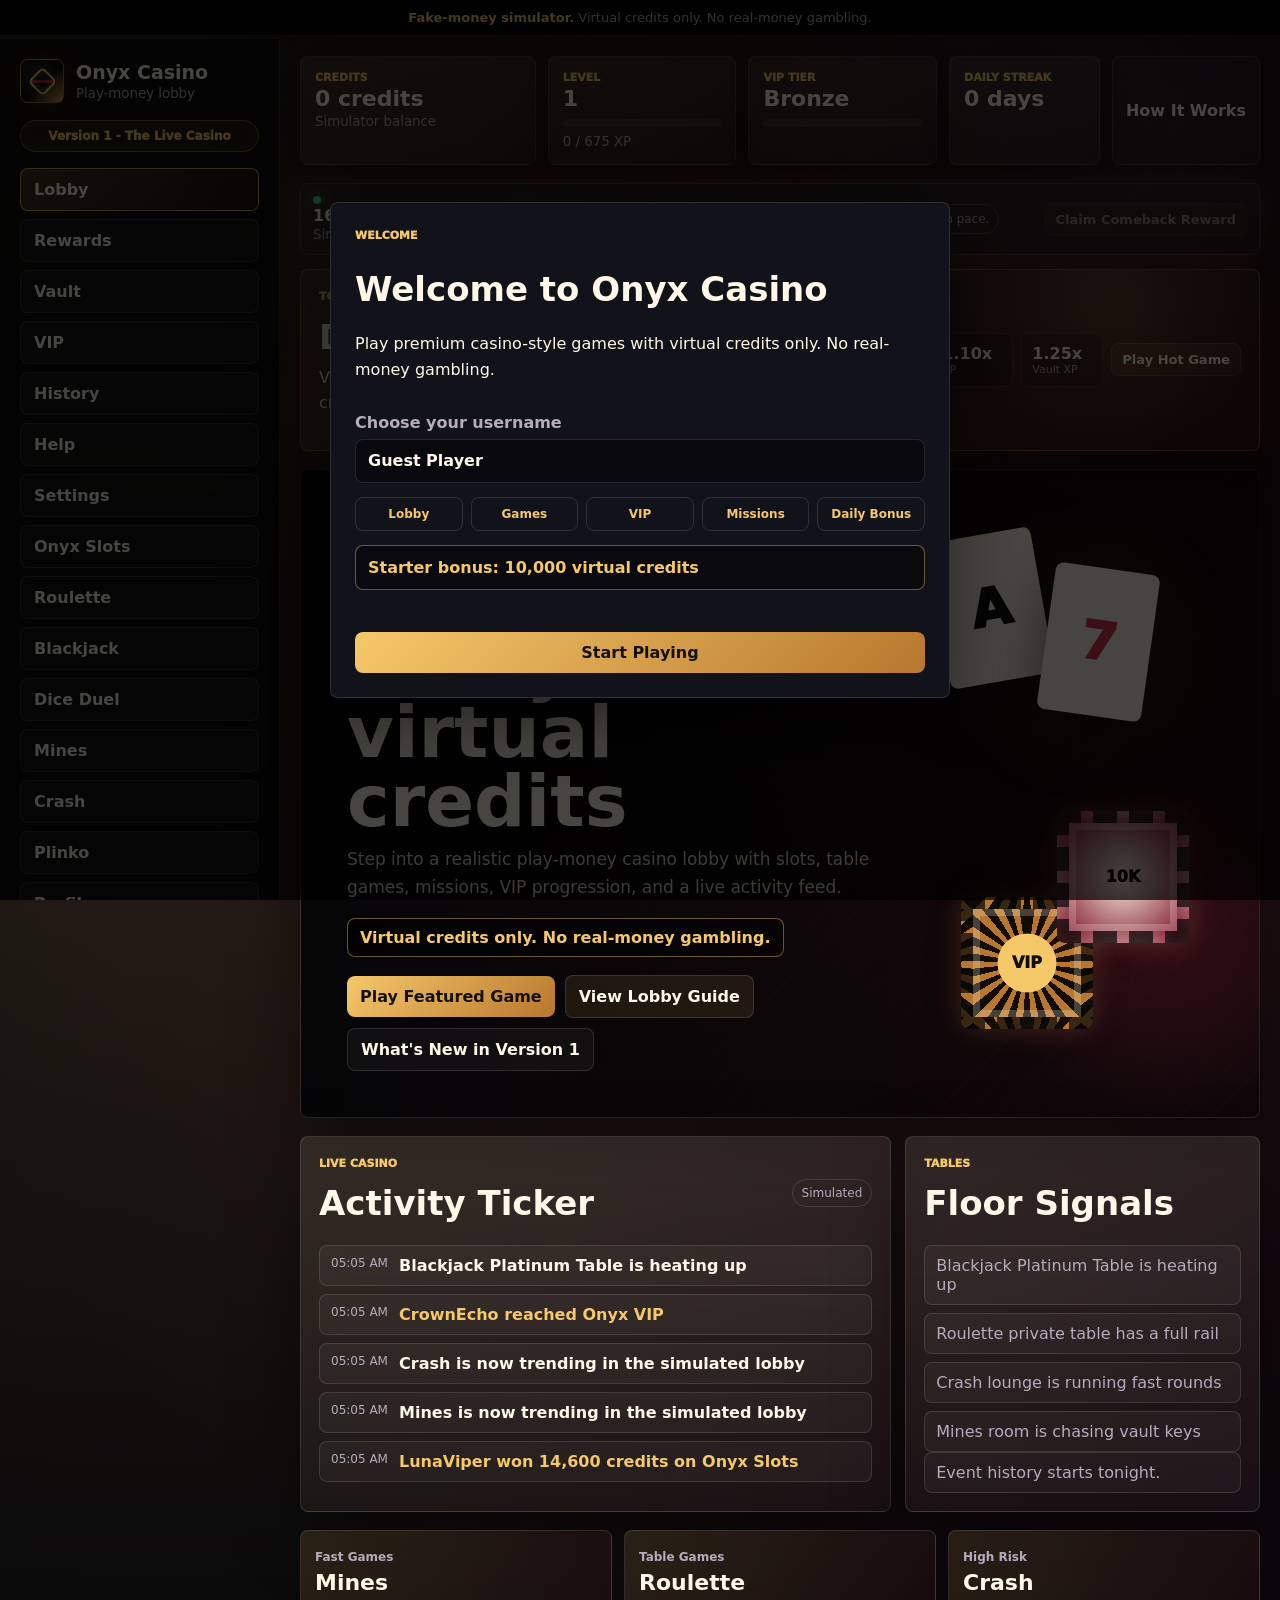
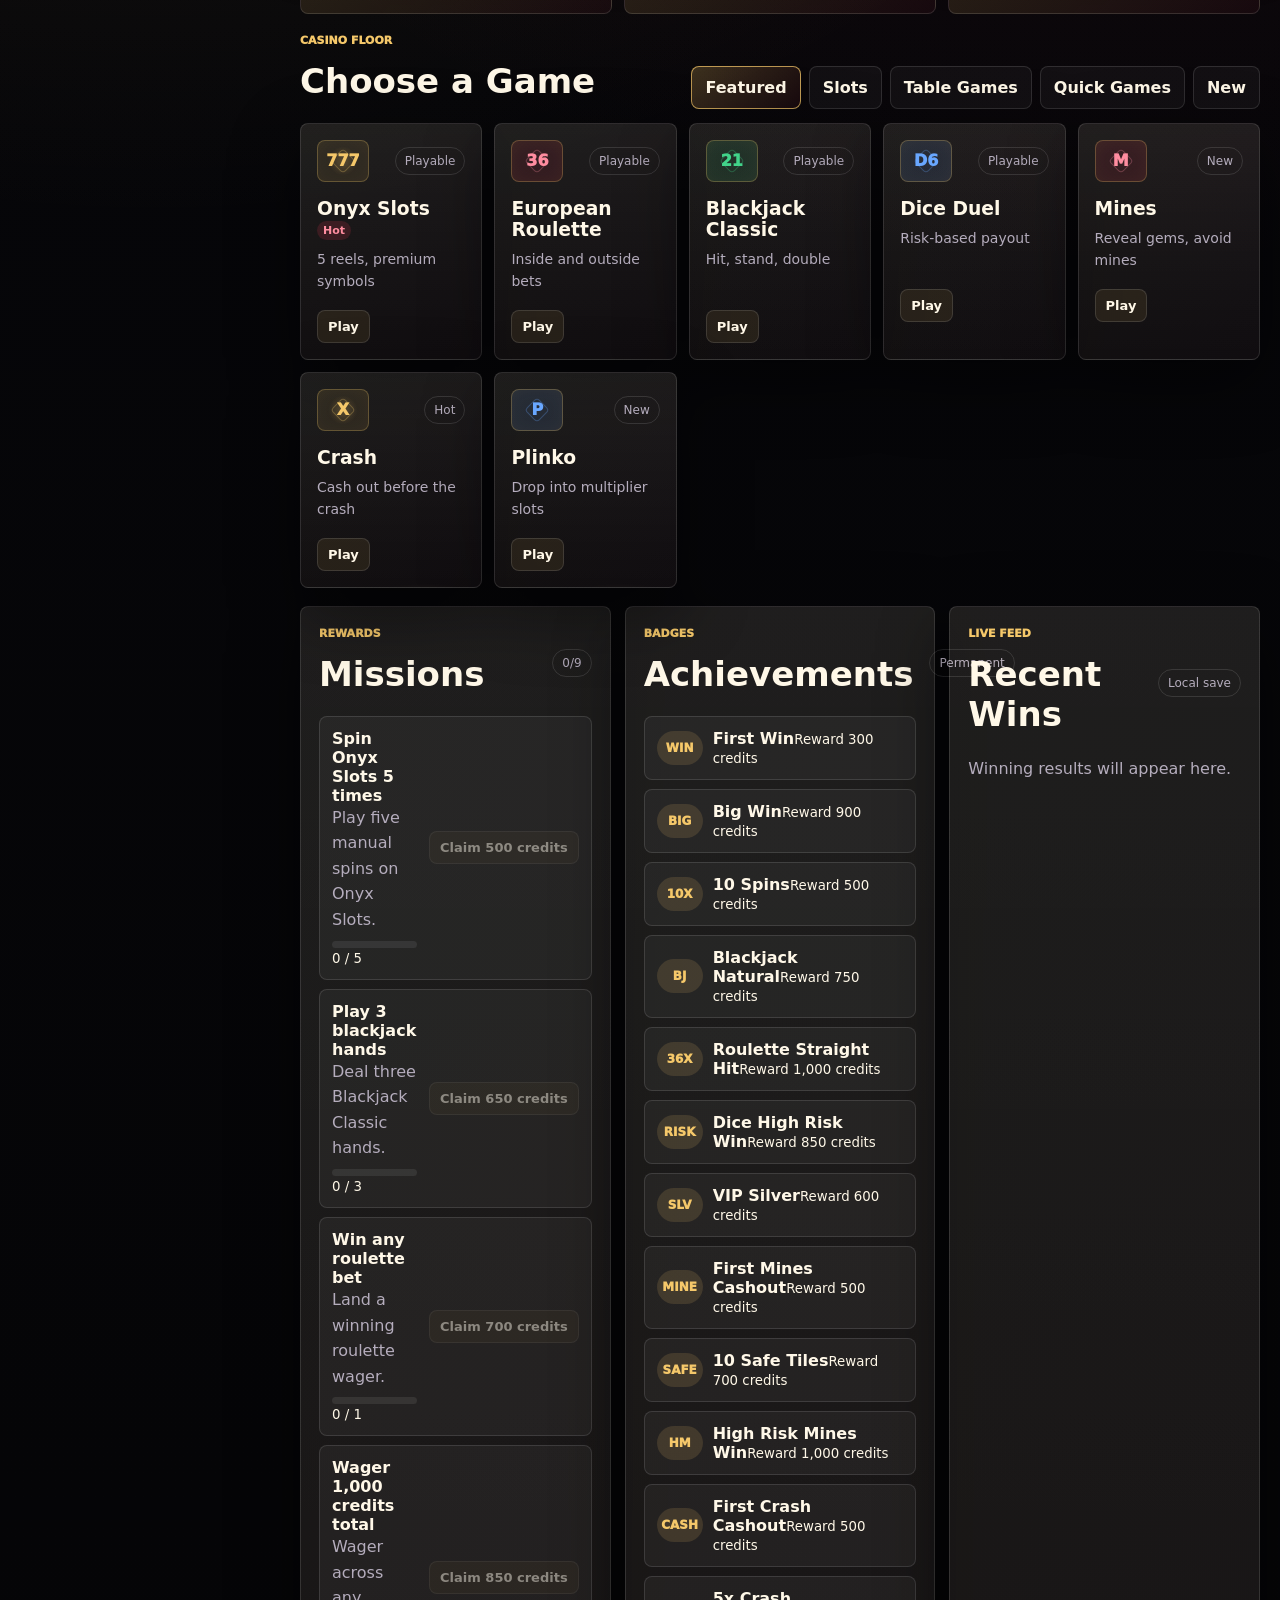
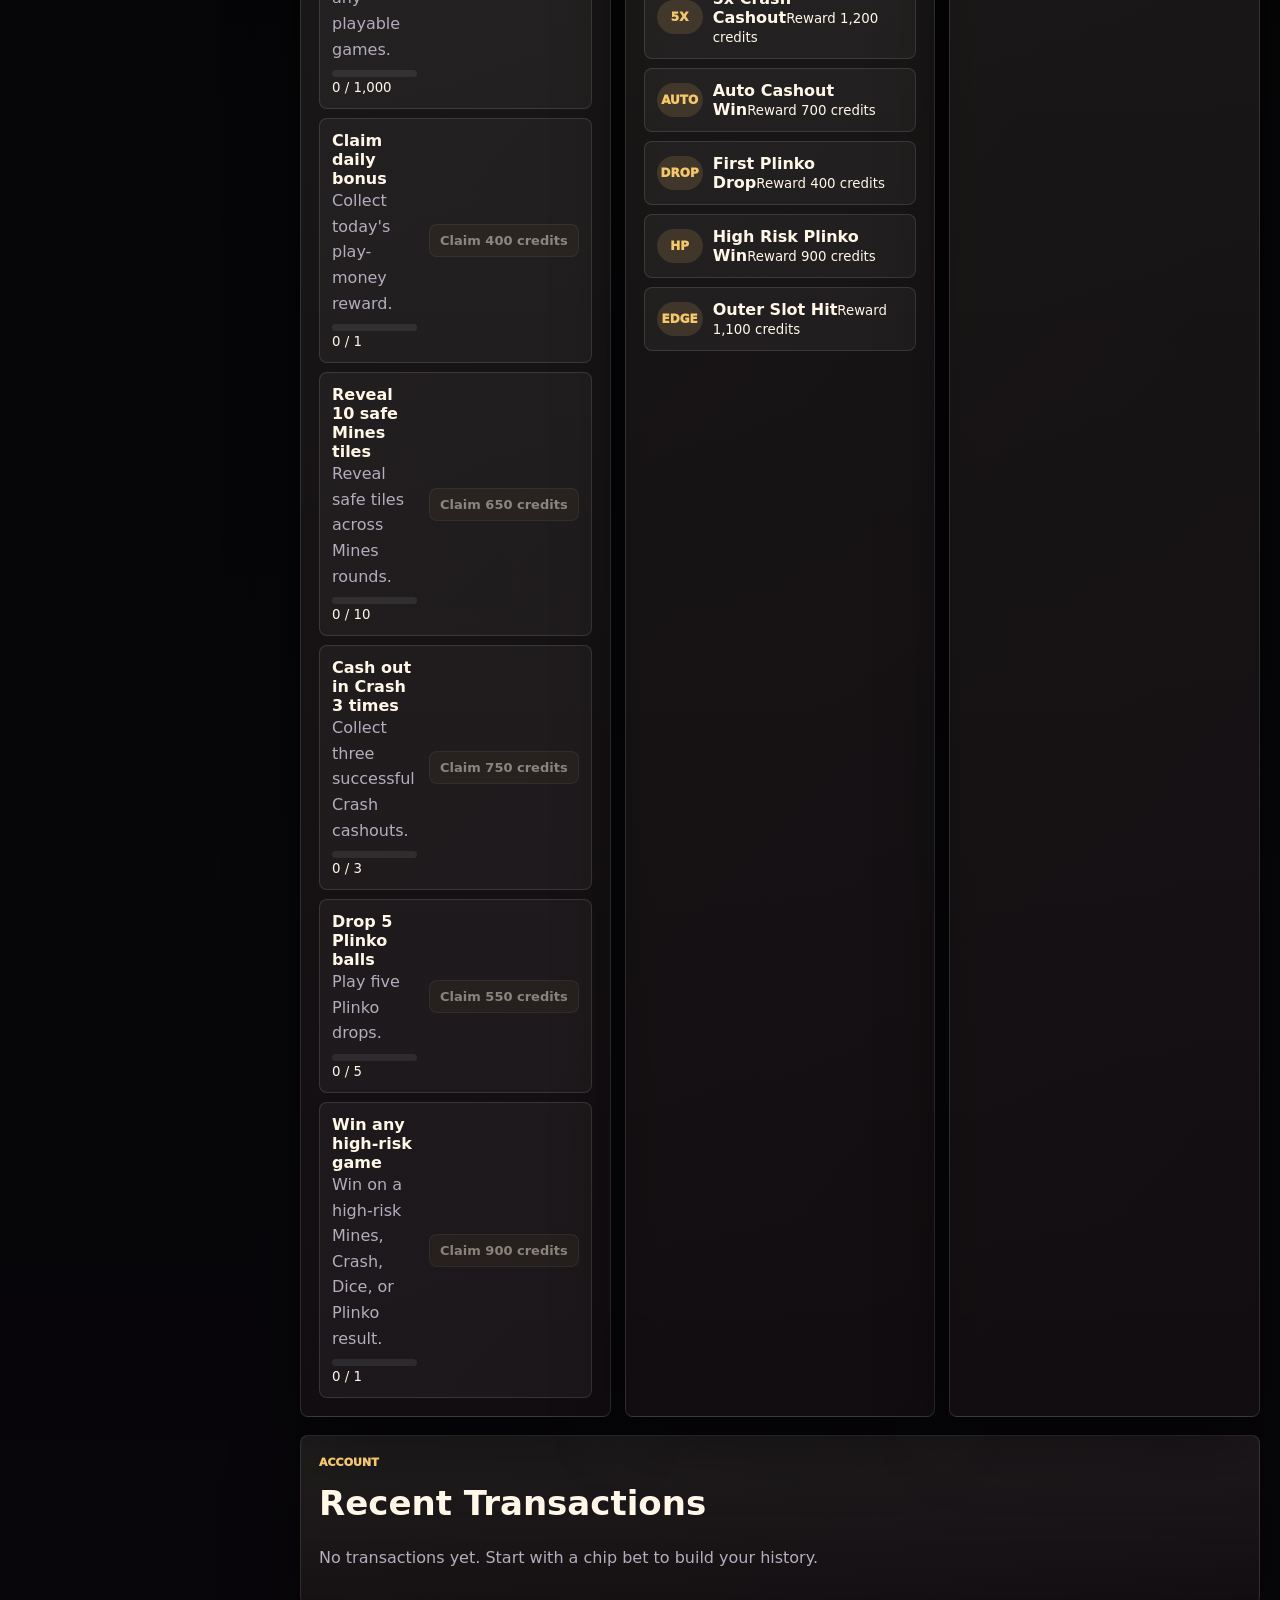
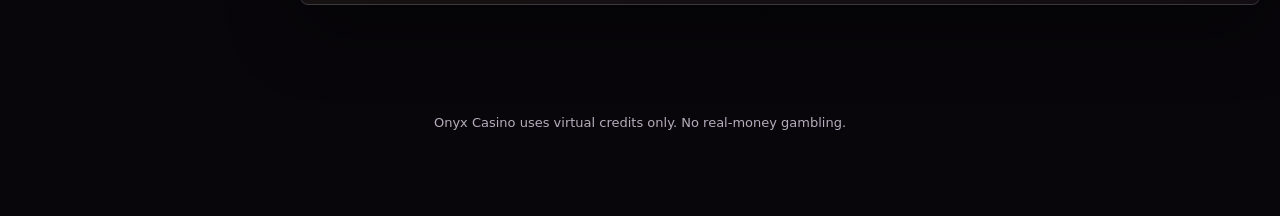
==== commit c7d69a54: "Add Version 1 live casino systems" ====
--- a/index.html
+++ b/index.html
@@ -16,18 +16,21 @@
   <div class="app-shell">
     <aside class="sidebar" aria-label="Main navigation">
       <button class="brand" data-view="lobby" aria-label="Open Onyx Casino lobby">
-        <span class="brand-mark">O</span>
+        <span class="brand-mark" aria-hidden="true"><span class="onyx-logo-mark"></span></span>
         <span>
           <strong>Onyx Casino</strong>
           <small>Play-money lobby</small>
         </span>
       </button>
+      <button class="alpha-pill" data-modal="whats-new">Version 1 - The Live Casino</button>
 
       <nav class="nav-list">
         <button class="nav-btn is-active" data-view="lobby">Lobby</button>
         <button class="nav-btn" data-view="rewards">Rewards</button>
+        <button class="nav-btn" data-view="vault">Vault</button>
         <button class="nav-btn" data-view="vip">VIP</button>
         <button class="nav-btn" data-view="history">History</button>
+        <button class="nav-btn" data-view="help">Help</button>
         <button class="nav-btn" data-view="settings">Settings</button>
         <button class="nav-btn" data-view="slots">Onyx Slots</button>
         <button class="nav-btn" data-view="roulette">Roulette</button>
@@ -86,6 +89,21 @@
       <section id="toastArea" class="toast-area" aria-live="polite"></section>
 
       <section id="view-lobby" class="view is-visible">
+        <section class="live-floor-strip" aria-label="Simulated live casino status">
+          <div><span class="live-dot"></span><strong id="onlinePlayersText">145 players online</strong><small>Simulated floor activity</small></div>
+          <div><span class="label">Hot Game</span><strong id="hotGameText">Crash</strong></div>
+          <div id="retentionPrompts" class="retention-prompts"><span>The floor is steady. Play at your own pace.</span></div>
+          <button id="comebackRewardBtn" class="secondary small" disabled>Claim Comeback Reward</button>
+        </section>
+
+        <section id="tonightAtOnyx" class="event-banner" data-palette="diamond">
+          <div>
+            <p class="eyebrow">Tonight at Onyx</p>
+            <h2>Diamond Rush</h2>
+            <p>Vault XP glitters across the floor.</p>
+          </div>
+        </section>
+
         <div class="hero-panel">
           <div class="hero-copy-block">
             <p class="eyebrow">Premium casino simulator</p>
@@ -95,6 +113,7 @@
             <div class="hero-actions">
               <button class="primary" data-open-game="slots">Play Featured Game</button>
               <button class="secondary" data-modal="rules-lobby">View Lobby Guide</button>
+              <button class="ghost" data-modal="whats-new">What's New in Version 1</button>
             </div>
           </div>
           <div class="hero-stage" aria-hidden="true">
@@ -106,6 +125,18 @@
         </div>
 
         <section class="lobby-band">
+          <div class="live-casino-grid">
+            <section class="panel live-panel">
+              <div class="section-head compact"><div><p class="eyebrow">Live Casino</p><h2>Activity Ticker</h2></div><span class="pill">Simulated</span></div>
+              <div id="liveTicker" class="live-ticker"></div>
+            </section>
+            <section class="panel live-panel">
+              <div class="section-head compact"><div><p class="eyebrow">Tables</p><h2>Floor Signals</h2></div></div>
+              <div id="tableActivityList" class="table-activity"></div>
+              <div id="eventHistoryList" class="event-history"></div>
+            </section>
+          </div>
+
           <div class="recommended-row">
             <button class="recommend-card" data-open-game="mines"><span>Fast Games</span><strong>Mines</strong></button>
             <button class="recommend-card" data-open-game="roulette"><span>Table Games</span><strong>Roulette</strong></button>
@@ -213,6 +244,36 @@
         </div>
       </section>
 
+      <section id="view-vault" class="view">
+        <div class="game-header">
+          <div><p class="eyebrow">Progression</p><h1>The Vault</h1></div>
+          <button class="ghost" data-view="lobby">Back to Lobby</button>
+        </div>
+        <section class="panel vault-hero">
+          <div>
+            <p class="eyebrow">Vault Progress</p>
+            <h2 id="vaultLevelText">Level 1</h2>
+            <p id="vaultXpText" class="muted">0 / 0 Vault XP</p>
+          </div>
+          <div class="xp-track vault-track"><span id="vaultBar"></span></div>
+          <span id="vaultKeysText" class="pill">0 keys</span>
+        </section>
+        <div class="dashboard-grid">
+          <section class="panel">
+            <div class="section-head compact"><div><p class="eyebrow">Crates</p><h2>Open Rewards</h2></div></div>
+            <div id="vaultCrates" class="vault-crates"></div>
+          </section>
+          <section class="panel">
+            <div class="section-head compact"><div><p class="eyebrow">Inventory</p><h2>Cosmetics</h2></div><span class="pill">Equip to flex</span></div>
+            <div id="vaultInventory" class="cosmetic-grid"></div>
+          </section>
+          <section class="panel">
+            <div class="section-head compact"><div><p class="eyebrow">Recent</p><h2>Vault Reveals</h2></div></div>
+            <div id="vaultRecentRewards" class="activity-log"></div>
+          </section>
+        </div>
+      </section>
+
       <section id="view-vip" class="view">
         <div class="game-header">
           <div><p class="eyebrow">Club</p><h1>VIP Club</h1></div>
@@ -254,6 +315,7 @@
               <input id="settingsUsernameInput" maxlength="24" autocomplete="off" />
             </label>
             <label class="toggle-line"><input id="reducedAnimationsToggle" type="checkbox" /> Reduced animations</label>
+            <label class="toggle-line"><input id="soundToggle" type="checkbox" /> Sound effects</label>
             <label class="toggle-line"><input id="compactModeToggle" type="checkbox" /> Compact mode</label>
             <label class="toggle-line"><input id="hideWinnersToggle" type="checkbox" /> Hide recent winners feed</label>
             <div class="game-actions">
@@ -270,6 +332,58 @@
               <button id="resetBtn" class="ghost danger">Reset Save</button>
             </div>
             <textarea id="saveJsonBox" rows="10" placeholder="Exported save JSON appears here. Paste JSON here before importing."></textarea>
+          </section>
+        </div>
+        <section class="panel alpha-panel">
+          <div class="section-head compact">
+            <div><p class="eyebrow">Public Alpha</p><h2>Known Limitations</h2></div>
+            <span class="pill">Version 1</span>
+          </div>
+          <div class="known-grid">
+            <article>All game math is simulated locally for entertainment.</article>
+            <article>Progress is stored in this browser with localStorage.</article>
+            <article>Sound uses lightweight generated tones, not final audio assets.</article>
+            <article>Coming-soon lobby cards remain locked until future updates.</article>
+            <article>Live players, events, and table signals are simulated atmosphere systems.</article>
+          </div>
+        </section>
+      </section>
+
+      <section id="view-help" class="view">
+        <div class="game-header">
+          <div><p class="eyebrow">Support</p><h1>Help Center</h1></div>
+          <button class="ghost" data-view="lobby">Back to Lobby</button>
+        </div>
+        <div class="help-grid">
+          <section class="panel help-card">
+            <span class="help-icon icon-onyx"></span>
+            <h2>What is Onyx Casino?</h2>
+            <p>Onyx Casino is a browser-based casino simulator built around fictional virtual credits, local progression, missions, and playable games.</p>
+          </section>
+          <section class="panel help-card">
+            <span class="help-icon icon-chip"></span>
+            <h2>Virtual credits only</h2>
+            <p>Credits are play money stored in your browser save. They cannot become anything outside the simulator.</p>
+          </section>
+          <section class="panel help-card">
+            <span class="help-icon icon-vip"></span>
+            <h2>Balance and VIP</h2>
+            <p>Playing games wagers credits, awards XP, and moves your VIP progress. Higher tiers improve simulated reward amounts and table limits.</p>
+          </section>
+          <section class="panel help-card">
+            <span class="help-icon icon-mission"></span>
+            <h2>Missions and rewards</h2>
+            <p>Daily-style missions, achievements, promo-style codes, and the reward calendar grant virtual credits and XP only.</p>
+          </section>
+          <section class="panel help-card wide">
+            <span class="help-icon icon-games"></span>
+            <h2>Playable games</h2>
+            <p>Slots use paylines, scatters, and free spins. Roulette supports one active bet type at a time. Blackjack uses a six-deck shoe. Dice, Mines, Crash, and Plinko use risk-based simulator multipliers.</p>
+          </section>
+          <section class="panel help-card wide">
+            <span class="help-icon icon-tools"></span>
+            <h2>Troubleshooting</h2>
+            <p>If something looks wrong, export your save from Settings, then try reset save. Import accepts only valid Onyx save JSON. localStorage means your progress lives in this browser on this device.</p>
           </section>
         </div>
       </section>
@@ -610,6 +724,7 @@
             <button id="saveUsernameBtn" class="primary">Save Username</button>
             <button class="secondary" data-view="settings">Open Settings</button>
           </section>
+          <section id="profileShowcase" class="panel profile-showcase"></section>
           <section id="profileStats" class="stats-grid"></section>
         </div>
 
@@ -645,11 +760,29 @@
     </div>
   </div>
 
+  <div id="vaultRevealLayer" class="vault-reveal-layer" aria-live="polite" aria-hidden="true">
+    <div>
+      <span data-vault-reveal-rarity>Rare</span>
+      <h2 data-vault-reveal-name>Vault Reward</h2>
+      <p data-vault-reveal-detail>Cosmetic unlocked.</p>
+    </div>
+  </div>
+
+  <div id="bigWinLayer" class="big-win-layer" aria-live="polite" aria-hidden="true">
+    <div class="coin-rain" aria-hidden="true"><span></span><span></span><span></span><span></span><span></span><span></span></div>
+    <div>
+      <span data-big-win-tier>Mega Win</span>
+      <h2 data-big-win-amount>0 credits</h2>
+      <p data-big-win-game>Onyx Casino</p>
+    </div>
+  </div>
+
   <nav class="mobile-bottom-nav" aria-label="Mobile navigation">
     <button data-view="lobby">Lobby</button>
     <button data-view="rewards">Rewards</button>
+    <button data-view="vault">Vault</button>
     <button data-view="vip">VIP</button>
-    <button data-view="history">History</button>
+    <button data-view="help">Help</button>
     <button data-view="settings">Settings</button>
   </nav>
 
--- a/styles/main.css
+++ b/styles/main.css
@@ -8,10 +8,14 @@
   --gold: #f5c86a;
   --gold-2: #b8772e;
   --red: #d7334d;
+  --red-deep: #6f1021;
+  --onyx: #08080c;
   --green: #42d38a;
   --blue: #69a7ff;
+  --neon: #e83f61;
   --line: rgba(255, 255, 255, 0.12);
-  --shadow: 0 22px 70px rgba(0, 0, 0, 0.42);
+  --shadow: 0 22px 70px rgba(0, 0, 0, 0.48);
+  --glow: 0 0 28px rgba(245, 200, 106, 0.14), 0 0 46px rgba(215, 51, 77, 0.08);
   --radius: 8px;
 }
 
@@ -45,6 +49,10 @@
 button, input, select { font: inherit; }
 button { cursor: pointer; }
 button:disabled { cursor: not-allowed; opacity: 0.48; transform: none !important; }
+button:focus-visible, input:focus-visible, select:focus-visible, textarea:focus-visible, [tabindex]:focus-visible {
+  outline: 2px solid var(--gold);
+  outline-offset: 3px;
+}
 h1, h2, h3, p { margin-top: 0; }
 h1 { margin-bottom: 10px; font-size: clamp(34px, 7vw, 72px); line-height: 0.96; }
 h2 { margin-bottom: 8px; font-size: clamp(22px, 4vw, 34px); }
@@ -95,7 +103,7 @@
   bottom: 10px;
   z-index: 70;
   display: none;
-  grid-template-columns: repeat(5, 1fr);
+  grid-template-columns: repeat(6, 1fr);
   gap: 4px;
   padding: 6px;
   border: 1px solid var(--line);
@@ -128,20 +136,47 @@
 }
 
 .brand-mark {
+  position: relative;
   display: grid;
   place-items: center;
   width: 44px;
   height: 44px;
   border: 1px solid rgba(245, 200, 106, 0.55);
   border-radius: var(--radius);
-  background: linear-gradient(135deg, #1a1820, #d39943);
+  background:
+    radial-gradient(circle at 50% 45%, rgba(245, 200, 106, 0.22), transparent 38%),
+    linear-gradient(135deg, #15151d, #07070b 55%, #d39943);
   color: #090807;
   font-weight: 1000;
-  box-shadow: 0 0 34px rgba(245, 200, 106, 0.22);
+  box-shadow: var(--glow);
+}
+.onyx-logo-mark {
+  width: 21px;
+  height: 21px;
+  border: 2px solid var(--gold);
+  border-radius: 5px;
+  transform: rotate(45deg);
+  background:
+    linear-gradient(135deg, transparent 42%, rgba(215, 51, 77, 0.72) 43% 57%, transparent 58%),
+    radial-gradient(circle, #0b0b10 45%, #1b1820 46%);
+  box-shadow: inset 0 0 12px rgba(245, 200, 106, 0.2), 0 0 18px rgba(245, 200, 106, 0.34);
 }
 
 .brand strong { display: block; font-size: 19px; }
 .brand small, .muted { color: var(--muted); }
+.alpha-pill {
+  width: 100%;
+  margin: -10px 0 16px;
+  border: 1px solid rgba(245, 200, 106, 0.36);
+  border-radius: 999px;
+  padding: 8px 11px;
+  background: rgba(245, 200, 106, 0.08);
+  color: var(--gold);
+  font-size: 12px;
+  font-weight: 1000;
+  text-align: center;
+  box-shadow: inset 0 0 18px rgba(245, 200, 106, 0.05);
+}
 
 .nav-list { display: grid; gap: 8px; }
 
@@ -179,7 +214,9 @@
 .sidebar-card, .panel, .status-card, .game-card, .hero-panel, .modal {
   border: 1px solid var(--line);
   border-radius: var(--radius);
-  background: linear-gradient(180deg, rgba(255, 255, 255, 0.07), rgba(255, 255, 255, 0.028));
+  background:
+    linear-gradient(180deg, rgba(255, 255, 255, 0.075), rgba(255, 255, 255, 0.026)),
+    linear-gradient(135deg, rgba(245, 200, 106, 0.035), rgba(215, 51, 77, 0.02));
   box-shadow: var(--shadow);
 }
 
@@ -203,6 +240,7 @@
 .main {
   min-width: 0;
   padding: 20px;
+  padding-bottom: 92px;
 }
 
 .topbar {
@@ -234,7 +272,7 @@
 .vip-track span { background: linear-gradient(90deg, var(--blue), var(--gold)); }
 
 .view { display: none; }
-.view.is-visible { display: block; }
+.view.is-visible { display: block; animation: viewIn 0.2s ease both; }
 
 .hero-panel {
   display: grid;
@@ -243,8 +281,137 @@
   padding: clamp(22px, 5vw, 46px);
   overflow: hidden;
   background:
-    linear-gradient(90deg, rgba(5, 5, 7, 0.92), rgba(5, 5, 7, 0.46)),
-    url("https://images.unsplash.com/photo-1596838132731-3301c3fd4317?auto=format&fit=crop&w=1600&q=80") center/cover;
+    radial-gradient(circle at 82% 28%, rgba(245, 200, 106, 0.18), transparent 16%),
+    radial-gradient(circle at 90% 70%, rgba(215, 51, 77, 0.18), transparent 20%),
+    linear-gradient(90deg, rgba(5, 5, 7, 0.96), rgba(14, 5, 9, 0.72)),
+    repeating-linear-gradient(135deg, rgba(245, 200, 106, 0.06) 0 1px, transparent 1px 22px);
+}
+
+.atmosphere-layer {
+  position: fixed;
+  inset: 0;
+  z-index: -1;
+  overflow: hidden;
+  pointer-events: none;
+}
+.atmosphere-layer span {
+  position: absolute;
+  top: -12px;
+  width: 3px;
+  height: 3px;
+  border-radius: 50%;
+  background: rgba(245, 200, 106, 0.5);
+  box-shadow: 0 0 14px rgba(245, 200, 106, 0.4);
+  animation: particleFloat calc(18s + var(--p) * 0.7s) linear infinite;
+}
+body[data-event-palette="blood"] { --gold: #f3b75b; --neon: #ff4f73; }
+body[data-event-palette="neon"] { --gold: #f7cf78; --neon: #69a7ff; }
+body[data-event-palette="vip"] { --gold: #ffe08e; --neon: #b985ff; }
+body[data-event-palette="midnight"] { --gold: #d9b869; --neon: #70d7ff; }
+
+.live-floor-strip {
+  display: grid;
+  grid-template-columns: 1.1fr 0.8fr minmax(0, 1.5fr) auto;
+  gap: 12px;
+  align-items: center;
+  margin-bottom: 14px;
+  padding: 12px;
+  border: 1px solid var(--line);
+  border-radius: var(--radius);
+  background: rgba(255, 255, 255, 0.045);
+  box-shadow: var(--glow);
+}
+.live-floor-strip > div {
+  display: grid;
+  gap: 2px;
+}
+.live-floor-strip small { color: var(--muted); }
+.live-dot {
+  display: inline-block;
+  width: 8px;
+  height: 8px;
+  margin-right: 8px;
+  border-radius: 50%;
+  background: var(--green);
+  box-shadow: 0 0 16px rgba(66, 211, 138, 0.8);
+}
+.retention-prompts {
+  display: flex !important;
+  flex-wrap: wrap;
+  gap: 6px;
+}
+.retention-prompts span {
+  padding: 7px 9px;
+  border: 1px solid rgba(245, 200, 106, 0.24);
+  border-radius: 999px;
+  color: var(--muted);
+  font-size: 12px;
+}
+
+.event-banner {
+  display: grid;
+  grid-template-columns: minmax(0, 1fr) auto;
+  gap: 16px;
+  align-items: center;
+  margin-bottom: 18px;
+  padding: 18px;
+  border: 1px solid rgba(245, 200, 106, 0.3);
+  border-radius: var(--radius);
+  background:
+    radial-gradient(circle at 85% 20%, rgba(245, 200, 106, 0.2), transparent 18%),
+    linear-gradient(135deg, rgba(245, 200, 106, 0.12), rgba(215, 51, 77, 0.08));
+  box-shadow: var(--shadow), var(--glow);
+}
+.event-banner[data-palette="blood"] { border-color: rgba(255, 79, 115, 0.42); background: linear-gradient(135deg, rgba(215, 51, 77, 0.2), rgba(245, 200, 106, 0.06)); }
+.event-banner[data-palette="neon"] { border-color: rgba(105, 167, 255, 0.42); background: linear-gradient(135deg, rgba(105, 167, 255, 0.14), rgba(215, 51, 77, 0.08)); }
+.event-banner[data-palette="vip"] { border-color: rgba(185, 133, 255, 0.44); background: linear-gradient(135deg, rgba(185, 133, 255, 0.16), rgba(245, 200, 106, 0.08)); }
+.event-metrics {
+  display: grid;
+  grid-template-columns: repeat(4, auto);
+  gap: 8px;
+  align-items: center;
+}
+.event-metrics span {
+  display: grid;
+  min-width: 82px;
+  padding: 10px;
+  border: 1px solid var(--line);
+  border-radius: var(--radius);
+  background: rgba(0, 0, 0, 0.18);
+}
+.event-metrics small { color: var(--muted); font-size: 11px; }
+
+.live-casino-grid {
+  display: grid;
+  grid-template-columns: minmax(0, 1.25fr) minmax(280px, 0.75fr);
+  gap: 14px;
+  margin-bottom: 18px;
+}
+.live-ticker, .table-activity, .event-history {
+  display: grid;
+  gap: 8px;
+}
+.live-ticker-item, .table-activity span, .event-history span {
+  display: grid;
+  grid-template-columns: 60px minmax(0, 1fr);
+  gap: 8px;
+  padding: 10px 11px;
+  border: 1px solid var(--line);
+  border-radius: var(--radius);
+  background: rgba(255, 255, 255, 0.04);
+  animation: tickerIn 0.24s ease both;
+}
+.table-activity span, .event-history span { grid-template-columns: 1fr; color: var(--muted); }
+.live-ticker-item span { color: var(--muted); font-size: 12px; }
+.tone-win strong, .tone-vip strong, .tone-vault strong { color: var(--gold); }
+.hot-dot {
+  display: inline-flex;
+  padding: 3px 6px;
+  border-radius: 999px;
+  background: rgba(215, 51, 77, 0.18);
+  color: #ff8ea0;
+  font-size: 11px;
+  vertical-align: middle;
 }
 
 .hero-copy-block {
@@ -281,8 +448,12 @@
   width: 132px;
   height: 132px;
   border: 12px dashed rgba(8, 8, 8, 0.72);
-  background: radial-gradient(circle, var(--gold), var(--gold-2));
+  background:
+    radial-gradient(circle at 50% 50%, var(--gold) 0 38%, transparent 39%),
+    repeating-conic-gradient(from 0deg, #120d08 0 8deg, var(--gold-2) 8deg 16deg),
+    radial-gradient(circle, var(--gold), var(--gold-2));
   color: #100c07;
+  box-shadow: var(--glow), inset 0 0 0 7px rgba(255, 248, 232, 0.22);
 }
 .chip-one { right: 120px; bottom: 42px; }
 .chip-two { right: 24px; bottom: 128px; background: radial-gradient(circle, #f4ece0, #872337); color: #16080b; }
@@ -334,6 +505,16 @@
   min-height: 188px;
   padding: 16px;
   cursor: pointer;
+  position: relative;
+  overflow: hidden;
+}
+.game-card::after {
+  content: "";
+  position: absolute;
+  inset: auto -20% -35% 18%;
+  height: 80px;
+  background: radial-gradient(ellipse, rgba(245, 200, 106, 0.16), transparent 68%);
+  pointer-events: none;
 }
 .game-card.is-locked { cursor: default; opacity: 0.72; }
 .game-card-top {
@@ -344,14 +525,29 @@
   margin-bottom: 16px;
 }
 .game-icon {
+  position: relative;
   display: grid;
   place-items: center;
-  min-width: 52px;
+  width: 52px;
   height: 42px;
-  border-radius: var(--radius);
-  background: rgba(245, 200, 106, 0.12);
+  border: 1px solid rgba(245, 200, 106, 0.28);
+  border-radius: var(--radius);
+  background:
+    radial-gradient(circle at 50% 50%, rgba(245, 200, 106, 0.22), transparent 45%),
+    rgba(245, 200, 106, 0.08);
   color: var(--gold);
   font-weight: 1000;
+  box-shadow: inset 0 0 18px rgba(245, 200, 106, 0.05);
+}
+.game-icon::before {
+  content: "";
+  position: absolute;
+  width: 16px;
+  height: 16px;
+  border: 1px solid currentColor;
+  border-radius: 4px;
+  transform: rotate(45deg);
+  opacity: 0.28;
 }
 .status-pill, .pill {
   display: inline-flex;
@@ -577,9 +773,21 @@
   margin-bottom: 14px;
 }
 .chip-btn {
+  position: relative;
   min-height: 46px;
   border-radius: 999px;
-  background: radial-gradient(circle, rgba(245, 200, 106, 0.24), rgba(255, 255, 255, 0.045));
+  background:
+    radial-gradient(circle at 50% 50%, rgba(245, 200, 106, 0.28) 0 38%, transparent 39%),
+    repeating-conic-gradient(from 8deg, rgba(245, 200, 106, 0.32) 0 8deg, transparent 8deg 16deg),
+    radial-gradient(circle, rgba(245, 200, 106, 0.18), rgba(255, 255, 255, 0.045));
+}
+.chip-btn::after {
+  content: "";
+  position: absolute;
+  inset: 7px;
+  border: 1px dashed rgba(20, 16, 10, 0.48);
+  border-radius: inherit;
+  pointer-events: none;
 }
 .bet-stack {
   position: relative;
@@ -891,11 +1099,134 @@
 
 .profile-layout { grid-template-columns: 300px minmax(0, 1fr); align-items: start; }
 .profile-name-label { margin-bottom: 12px; }
+.profile-showcase { display: grid; gap: 12px; }
+.profile-card-preview {
+  min-height: 180px;
+  padding: 18px;
+  border: 1px solid rgba(245, 200, 106, 0.34);
+  border-radius: var(--radius);
+  background:
+    radial-gradient(circle at 78% 18%, rgba(245, 200, 106, 0.2), transparent 18%),
+    linear-gradient(135deg, rgba(245, 200, 106, 0.1), rgba(215, 51, 77, 0.09));
+  box-shadow: var(--glow);
+}
+.profile-card-preview h2 { margin-top: 18px; }
+.cosmetic-mini-list { display: flex; flex-wrap: wrap; gap: 6px; }
+.cosmetic-mini-list span {
+  padding: 7px 9px;
+  border: 1px solid var(--line);
+  border-radius: 999px;
+  color: var(--muted);
+  font-size: 12px;
+}
 .stats-grid {
   display: grid;
   grid-template-columns: repeat(4, minmax(0, 1fr));
   gap: 12px;
 }
+
+.vault-hero {
+  display: grid;
+  grid-template-columns: 240px minmax(0, 1fr) auto;
+  gap: 16px;
+  align-items: center;
+  margin-bottom: 18px;
+}
+.vault-track span { background: linear-gradient(90deg, var(--gold), var(--neon)); }
+.vault-crates, .cosmetic-grid {
+  display: grid;
+  gap: 10px;
+}
+.vault-crate, .cosmetic-card {
+  display: grid;
+  gap: 8px;
+  padding: 14px;
+  border: 1px solid var(--line);
+  border-radius: var(--radius);
+  background: rgba(255, 255, 255, 0.045);
+}
+.vault-crate-icon {
+  width: 48px;
+  height: 38px;
+  border: 1px solid rgba(245, 200, 106, 0.4);
+  border-radius: 5px;
+  background:
+    linear-gradient(90deg, transparent 46%, rgba(245, 200, 106, 0.42) 47% 53%, transparent 54%),
+    radial-gradient(circle, rgba(245, 200, 106, 0.18), rgba(215, 51, 77, 0.08));
+  box-shadow: var(--glow);
+}
+.cosmetic-card span { color: var(--gold); font-size: 12px; font-weight: 1000; text-transform: uppercase; }
+.cosmetic-card.is-equipped { border-color: rgba(66, 211, 138, 0.48); }
+.rarity-rare { box-shadow: inset 0 0 20px rgba(105, 167, 255, 0.08); }
+.rarity-epic { box-shadow: inset 0 0 22px rgba(185, 133, 255, 0.1); }
+.rarity-legendary { box-shadow: inset 0 0 26px rgba(245, 200, 106, 0.14); }
+.rarity-onyx { box-shadow: 0 0 30px rgba(245, 200, 106, 0.14), inset 0 0 24px rgba(255, 255, 255, 0.08); }
+
+body.chip-crimson .chip-btn, body.chip-crimson .stack-chip { background: radial-gradient(circle, #f5c86a, #9f1f34); }
+body.chip-vault .chip-btn, body.chip-vault .stack-chip { background: radial-gradient(circle, #fff8e8, #b8772e 48%, #0b0b10 49%); color: #0b0b10; }
+body.cards-onyx .card-back { background: repeating-linear-gradient(45deg, #050507, #050507 8px, #f5c86a 8px, #f5c86a 10px, #8c1830 10px, #8c1830 12px); }
+body.roulette-blood .roulette-wheel { border-color: rgba(215, 51, 77, 0.6); box-shadow: inset 0 0 70px rgba(0, 0, 0, 0.66), 0 0 54px rgba(215, 51, 77, 0.22); }
+body.theme-crimson .hero-panel { background: radial-gradient(circle at 82% 28%, rgba(215, 51, 77, 0.25), transparent 18%), linear-gradient(90deg, rgba(5, 5, 7, 0.97), rgba(63, 8, 19, 0.72)); }
+body.theme-neon .hero-panel { background: radial-gradient(circle at 82% 28%, rgba(105, 167, 255, 0.2), transparent 18%), linear-gradient(90deg, rgba(5, 5, 7, 0.97), rgba(20, 9, 50, 0.72)); }
+body.theme-vip .hero-panel { background: radial-gradient(circle at 82% 28%, rgba(245, 200, 106, 0.24), transparent 18%), linear-gradient(90deg, rgba(5, 5, 7, 0.97), rgba(40, 22, 7, 0.72)); }
+.cos-border-crimson { border-color: rgba(215, 51, 77, 0.55) !important; }
+.cos-border-neon { border-color: rgba(105, 167, 255, 0.6) !important; }
+.cos-border-onyx { border-color: rgba(245, 200, 106, 0.7) !important; box-shadow: var(--shadow), 0 0 36px rgba(245, 200, 106, 0.18) !important; }
+
+.vault-reveal-layer, .big-win-layer {
+  position: fixed;
+  inset: 0;
+  z-index: 95;
+  display: none;
+  place-items: center;
+  padding: 18px;
+  background: rgba(0, 0, 0, 0.62);
+  text-align: center;
+}
+.vault-reveal-layer.is-visible, .big-win-layer.is-visible { display: grid; }
+.vault-reveal-layer > div, .big-win-layer > div:last-child {
+  width: min(520px, 100%);
+  padding: 30px;
+  border: 1px solid rgba(245, 200, 106, 0.46);
+  border-radius: var(--radius);
+  background: linear-gradient(135deg, #141018, #07070b);
+  box-shadow: 0 0 70px rgba(245, 200, 106, 0.22);
+  animation: rewardReveal 0.42s cubic-bezier(.2, .9, .2, 1) both;
+}
+.vault-reveal-layer span, .big-win-layer span {
+  color: var(--gold);
+  font-size: 13px;
+  font-weight: 1000;
+  text-transform: uppercase;
+}
+.big-win-layer h2 {
+  margin: 8px 0;
+  color: var(--gold);
+  font-size: clamp(44px, 10vw, 94px);
+}
+.tier-massive h2 { color: #ffe08e; }
+.tier-legendary h2 { color: #fff8e8; text-shadow: 0 0 26px rgba(245, 200, 106, 0.55); }
+.coin-rain {
+  position: absolute;
+  inset: 0;
+  pointer-events: none;
+}
+.coin-rain span {
+  position: absolute;
+  top: -40px;
+  left: calc(var(--coin, 0) * 16% + 8%);
+  width: 18px;
+  height: 18px;
+  border-radius: 50%;
+  background: radial-gradient(circle, var(--gold), var(--gold-2));
+  animation: coinFall 1.4s ease-in forwards;
+}
+.coin-rain span:nth-child(1) { --coin: 1; animation-delay: 0.05s; }
+.coin-rain span:nth-child(2) { --coin: 2; animation-delay: 0.14s; }
+.coin-rain span:nth-child(3) { --coin: 3; animation-delay: 0.02s; }
+.coin-rain span:nth-child(4) { --coin: 4; animation-delay: 0.2s; }
+.coin-rain span:nth-child(5) { --coin: 5; animation-delay: 0.1s; }
+.coin-rain span:nth-child(6) { --coin: 6; animation-delay: 0.16s; }
 .stat strong {
   display: block;
   margin-top: 8px;
@@ -916,6 +1247,8 @@
 .modal {
   position: relative;
   width: min(620px, 100%);
+  max-height: min(82vh, 760px);
+  overflow: auto;
   padding: 24px;
   background: #12121a;
 }
@@ -966,12 +1299,82 @@
   from { opacity: 0.65; transform: scale(0.92); }
   to { opacity: 1; transform: scale(1); }
 }
+@keyframes viewIn {
+  from { opacity: 0; transform: translateY(6px); }
+  to { opacity: 1; transform: translateY(0); }
+}
+@keyframes tickerIn {
+  from { opacity: 0; transform: translateX(8px); }
+  to { opacity: 1; transform: translateX(0); }
+}
+@keyframes particleFloat {
+  from { transform: translate3d(0, 110vh, 0); opacity: 0; }
+  18% { opacity: 0.45; }
+  to { transform: translate3d(22px, -10vh, 0); opacity: 0; }
+}
+@keyframes rewardReveal {
+  from { opacity: 0; transform: translateY(18px) scale(0.94); }
+  to { opacity: 1; transform: translateY(0) scale(1); }
+}
+@keyframes coinFall {
+  to { transform: translateY(110vh) rotate(560deg); opacity: 0; }
+}
+
+.help-grid {
+  display: grid;
+  grid-template-columns: repeat(2, minmax(0, 1fr));
+  gap: 14px;
+}
+.help-card {
+  position: relative;
+  overflow: hidden;
+  min-height: 190px;
+}
+.help-card.wide { grid-column: span 2; min-height: 150px; }
+.help-card p { color: var(--muted); }
+.help-icon {
+  display: grid;
+  place-items: center;
+  width: 52px;
+  height: 52px;
+  margin-bottom: 14px;
+  border: 1px solid rgba(245, 200, 106, 0.32);
+  border-radius: var(--radius);
+  background: radial-gradient(circle, rgba(245, 200, 106, 0.18), rgba(215, 51, 77, 0.08));
+}
+.help-icon::before {
+  content: "";
+  width: 24px;
+  height: 24px;
+  border: 2px solid var(--gold);
+  border-radius: 6px;
+  transform: rotate(45deg);
+}
+.icon-chip::before { border-radius: 50%; transform: none; border-style: dashed; }
+.icon-vip::before { border-radius: 50% 50% 8px 8px; transform: none; }
+.icon-mission::before { width: 28px; height: 18px; transform: none; border-radius: 4px; }
+.icon-games::before { border-color: var(--red); box-shadow: 16px 0 0 -9px var(--gold), -16px 0 0 -9px var(--blue); }
+.icon-tools::before { transform: rotate(0deg); border-radius: 50%; border-style: dashed; }
+.alpha-panel { margin-top: 18px; }
+.known-grid {
+  display: grid;
+  grid-template-columns: repeat(4, minmax(0, 1fr));
+  gap: 10px;
+}
+.known-grid article, .release-list p {
+  padding: 12px;
+  border: 1px solid var(--line);
+  border-radius: var(--radius);
+  background: rgba(255, 255, 255, 0.045);
+  color: var(--muted);
+}
 
 @media (max-width: 1180px) {
   .topbar, .game-grid, .stats-grid { grid-template-columns: repeat(2, minmax(0, 1fr)); }
   .topbar .ghost { grid-column: span 2; }
-  .dashboard-grid, .game-layout, .roulette-layout, .profile-layout { grid-template-columns: 1fr; }
-  .benefit-grid, .vip-hero, .settings-layout, .history-filters { grid-template-columns: 1fr; }
+  .dashboard-grid, .game-layout, .roulette-layout, .profile-layout, .live-casino-grid, .live-floor-strip, .event-banner { grid-template-columns: 1fr; }
+  .benefit-grid, .vip-hero, .settings-layout, .history-filters, .known-grid { grid-template-columns: 1fr; }
+  .event-metrics { grid-template-columns: repeat(2, minmax(0, 1fr)); }
 }
 
 @media (max-width: 820px) {
@@ -988,6 +1391,7 @@
   .hero-panel { grid-template-columns: 1fr; min-height: auto; }
   .hero-stage { display: none; }
   .mobile-bottom-nav { display: grid; }
+  .sim-footer { padding-bottom: 96px; }
   .log-item { grid-template-columns: 1fr 1fr; }
   .log-item b { grid-column: 2; }
 }
@@ -995,6 +1399,8 @@
 @media (max-width: 560px) {
   .main, .sidebar { padding: 14px; }
   .topbar, .game-grid, .stats-grid, .risk-controls { grid-template-columns: 1fr; }
+  .help-grid { grid-template-columns: 1fr; }
+  .help-card.wide { grid-column: auto; }
   .recommended-row { grid-template-columns: 1fr; }
   .daily-calendar { grid-template-columns: repeat(2, minmax(0, 1fr)); }
   .onboarding-grid { grid-template-columns: repeat(2, minmax(0, 1fr)); }
@@ -1016,6 +1422,8 @@
   .mission { grid-template-columns: 1fr; }
   .card { width: 58px; height: 82px; }
   .toast-area { left: 12px; right: 12px; top: 52px; }
+  .event-metrics, .vault-hero { grid-template-columns: 1fr; }
+  .live-ticker-item { grid-template-columns: 1fr; }
 }
 
 body.compact-mode .panel,
@@ -1032,3 +1440,6 @@
   transition-duration: 0.001ms !important;
   scroll-behavior: auto !important;
 }
+body.reduced-motion .atmosphere-layer,
+body.quiet-atmosphere .atmosphere-layer,
+body.reduced-motion .coin-rain { display: none; }
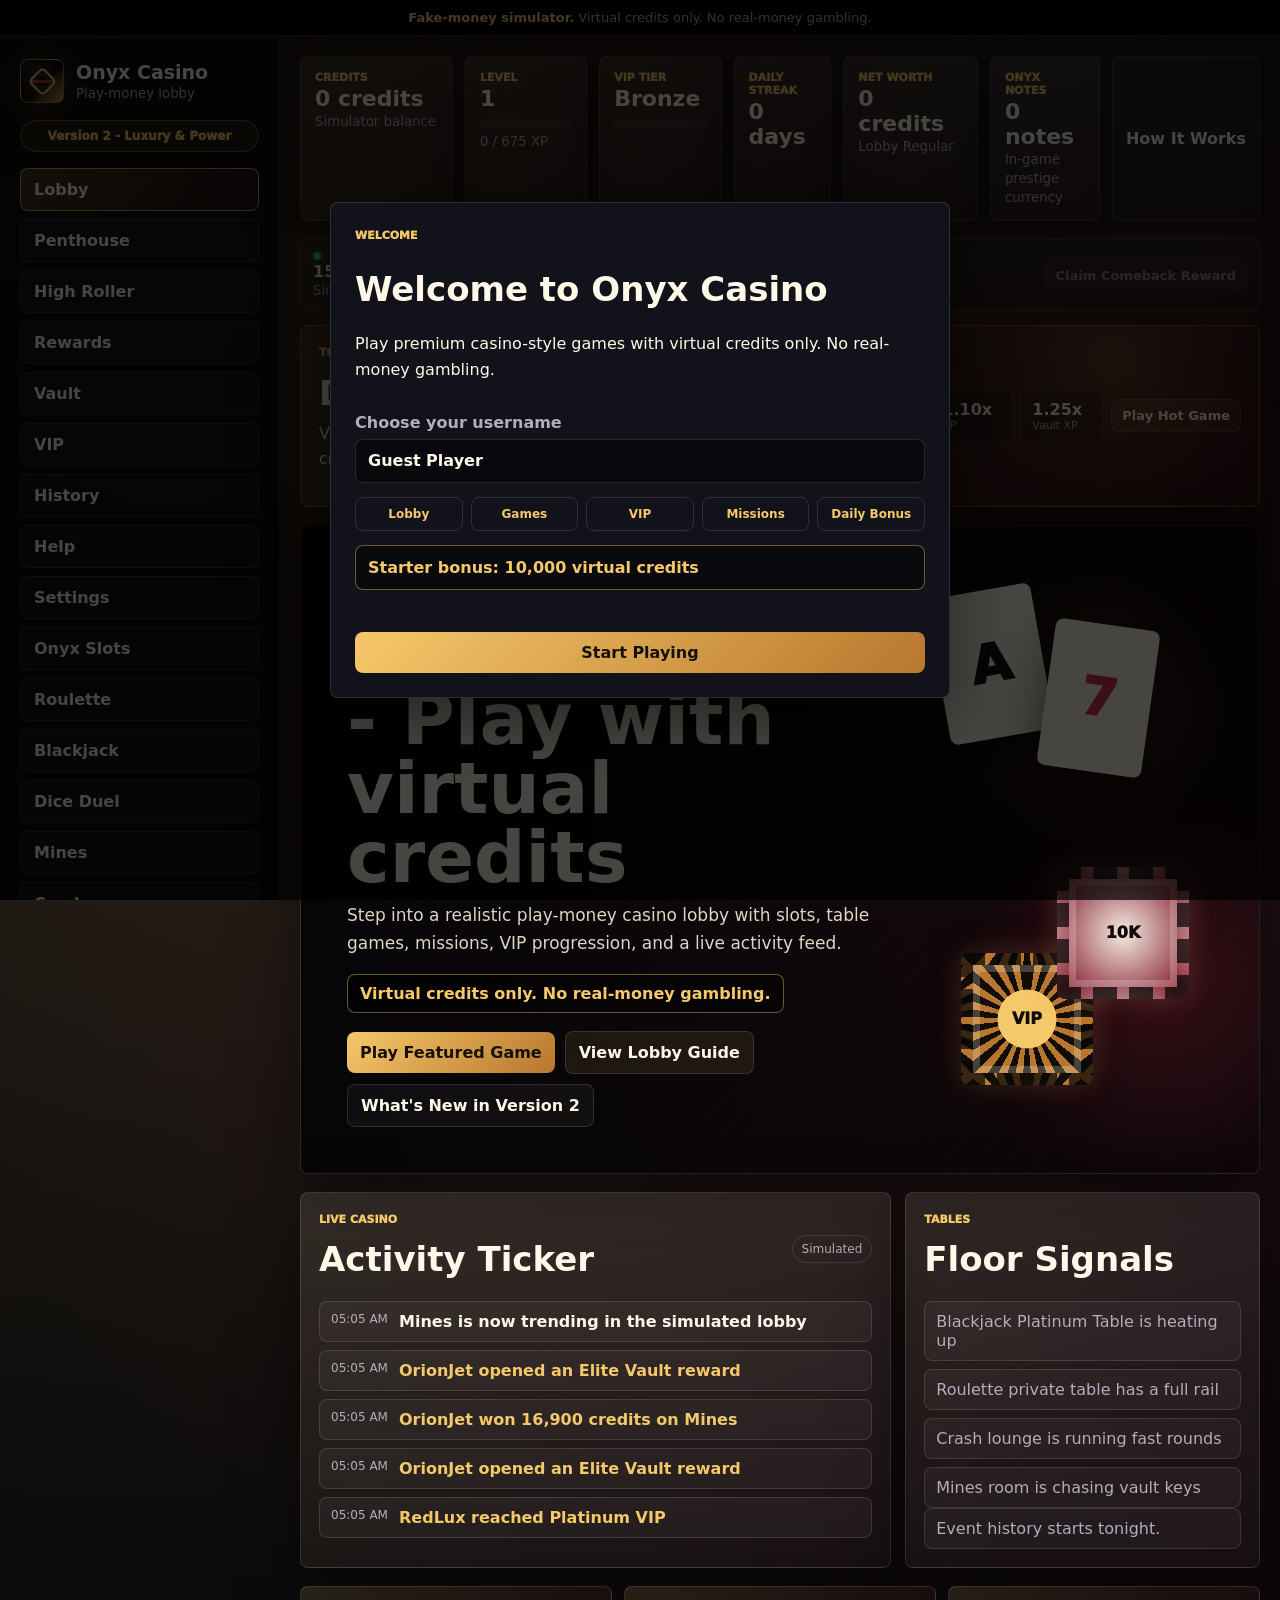
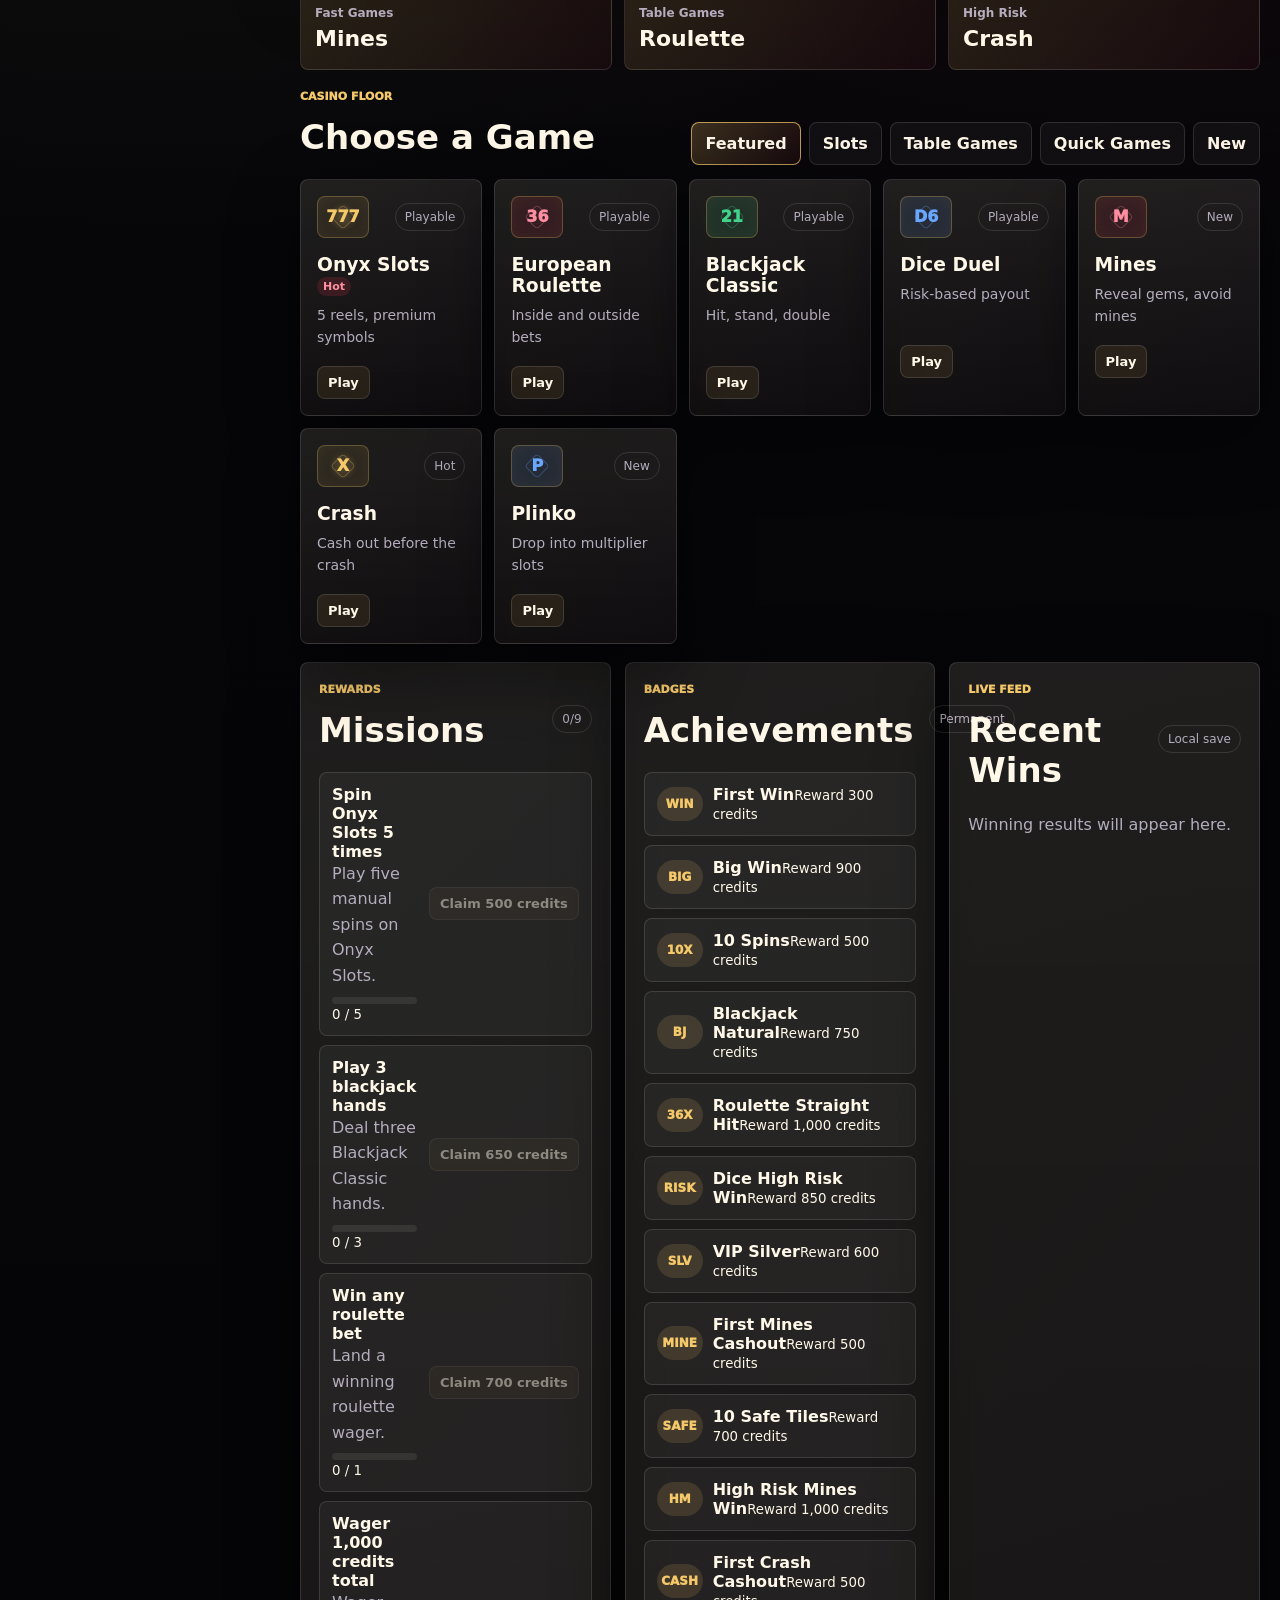
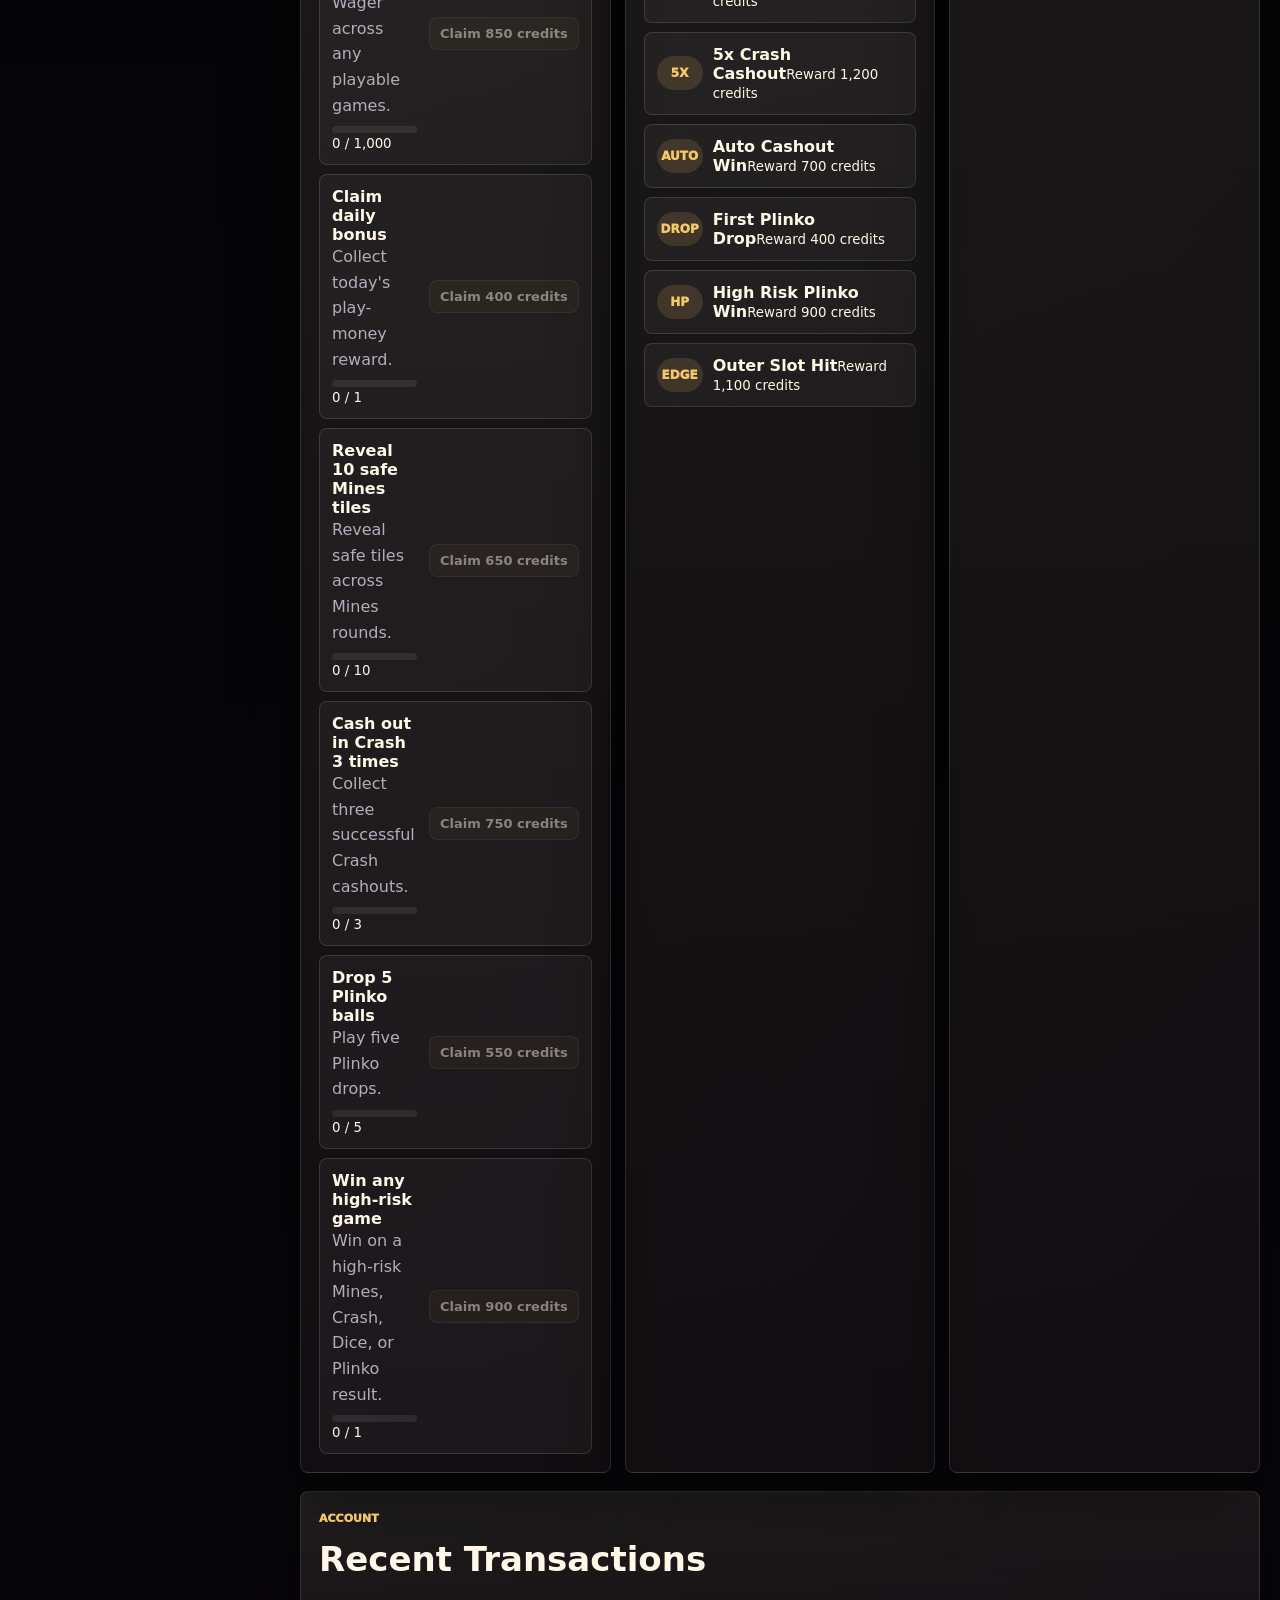
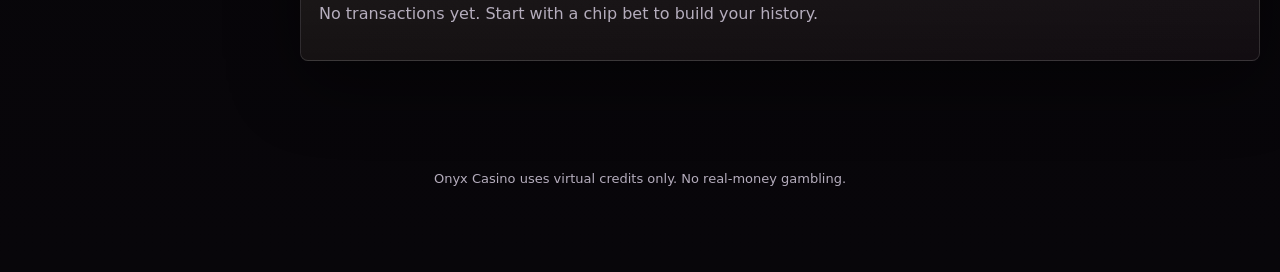
==== commit ee944ef2: "Add Version 2 luxury and power systems" ====
--- a/index.html
+++ b/index.html
@@ -22,10 +22,12 @@
           <small>Play-money lobby</small>
         </span>
       </button>
-      <button class="alpha-pill" data-modal="whats-new">Version 1 - The Live Casino</button>
+      <button class="alpha-pill" data-modal="whats-new">Version 2 - Luxury & Power</button>
 
       <nav class="nav-list">
         <button class="nav-btn is-active" data-view="lobby">Lobby</button>
+        <button class="nav-btn" data-view="penthouse">Penthouse</button>
+        <button class="nav-btn" data-view="highroller">High Roller</button>
         <button class="nav-btn" data-view="rewards">Rewards</button>
         <button class="nav-btn" data-view="vault">Vault</button>
         <button class="nav-btn" data-view="vip">VIP</button>
@@ -83,6 +85,16 @@
           <span class="label">Daily Streak</span>
           <strong id="streakText">0 days</strong>
         </div>
+        <div class="status-card">
+          <span class="label">Net Worth</span>
+          <strong id="netWorthText">0 credits</strong>
+          <small id="prestigeHeaderText">Lobby Regular</small>
+        </div>
+        <div class="status-card">
+          <span class="label">Onyx Notes</span>
+          <strong id="onyxNotesText">0 notes</strong>
+          <small>In-game prestige currency</small>
+        </div>
         <button id="howItWorksBtn" class="ghost">How It Works</button>
       </header>
 
@@ -113,7 +125,7 @@
             <div class="hero-actions">
               <button class="primary" data-open-game="slots">Play Featured Game</button>
               <button class="secondary" data-modal="rules-lobby">View Lobby Guide</button>
-              <button class="ghost" data-modal="whats-new">What's New in Version 1</button>
+              <button class="ghost" data-modal="whats-new">What's New in Version 2</button>
             </div>
           </div>
           <div class="hero-stage" aria-hidden="true">
@@ -204,6 +216,82 @@
         </section>
       </section>
 
+      <section id="view-penthouse" class="view">
+        <div class="game-header">
+          <div><p class="eyebrow">Luxury Hub</p><h1>The Onyx Penthouse</h1></div>
+          <button class="ghost" data-view="lobby">Back to Lobby</button>
+        </div>
+        <section class="penthouse-hero panel">
+          <div>
+            <p class="eyebrow">Lifestyle Progression</p>
+            <h2 id="penthousePrestige">Lobby Regular</h2>
+            <p id="penthouseRank" class="muted">Starter Stack</p>
+          </div>
+          <div class="stats-grid">
+            <article class="stat"><span class="label">Net Worth</span><strong id="penthouseNetWorth">0 credits</strong></article>
+            <article class="stat"><span class="label">Lifestyle</span><strong id="penthouseLifestyle">Level 1</strong></article>
+            <article class="stat"><span class="label">Onyx Notes</span><strong id="penthouseNotes">0 Onyx Notes</strong></article>
+            <article class="stat"><span class="label">High Roller</span><strong id="penthouseHighRoller">Locked</strong></article>
+          </div>
+        </section>
+
+        <div class="dashboard-grid">
+          <section class="panel income-panel">
+            <div class="section-head compact"><div><p class="eyebrow">Passive Income</p><h2>Penthouse Income</h2></div></div>
+            <div class="stats-grid">
+              <article class="stat"><span class="label">Rate</span><strong id="penthouseIncomeRate">0 credits / hour</strong></article>
+              <article class="stat"><span class="label">Ready</span><strong id="penthouseIncomeReady">0 credits</strong></article>
+            </div>
+            <button id="claimPenthouseIncomeBtn" class="primary full">Collect Income</button>
+            <p class="muted">Passive income is browser-local and based only on fictional in-game luxury assets.</p>
+          </section>
+          <section class="panel">
+            <div class="section-head compact"><div><p class="eyebrow">Showcase</p><h2>Equipped Luxury</h2></div><span class="pill">3 slots</span></div>
+            <div id="assetShowcase" class="asset-grid showcase-grid"></div>
+          </section>
+          <section class="panel">
+            <div class="section-head compact"><div><p class="eyebrow">Market</p><h2>Luxury Market</h2></div></div>
+            <div id="luxuryMarketPanel" class="luxury-market"></div>
+          </section>
+        </div>
+
+        <section class="panel">
+          <div class="section-head">
+            <div><p class="eyebrow">Asset Store</p><h2>Fictional Luxury Assets</h2></div>
+            <div class="history-filters">
+              <label>Category
+                <select id="assetCategoryFilter">
+                  <option value="all">All categories</option>
+                  <option>Watches</option>
+                  <option>Supercars</option>
+                  <option>Art Pieces</option>
+                  <option>Private Jet</option>
+                  <option>Casino Shares</option>
+                  <option>Luxury Furniture</option>
+                  <option>Rare Onyx Collectibles</option>
+                </select>
+              </label>
+              <label>Rarity
+                <select id="assetRarityFilter">
+                  <option value="all">All rarities</option>
+                  <option>Common</option>
+                  <option>Rare</option>
+                  <option>Epic</option>
+                  <option>Legendary</option>
+                  <option>Onyx</option>
+                </select>
+              </label>
+            </div>
+          </div>
+          <div id="assetStore" class="asset-grid"></div>
+        </section>
+
+        <section class="panel">
+          <div class="section-head compact"><div><p class="eyebrow">Owned</p><h2>Luxury Collection</h2></div><span class="pill">Sell returns partial value</span></div>
+          <div id="ownedAssets" class="asset-grid"></div>
+        </section>
+      </section>
+
       <section id="view-rewards" class="view">
         <div class="game-header">
           <div><p class="eyebrow">Retention</p><h1>Reward Center</h1></div>
@@ -270,6 +358,56 @@
           <section class="panel">
             <div class="section-head compact"><div><p class="eyebrow">Recent</p><h2>Vault Reveals</h2></div></div>
             <div id="vaultRecentRewards" class="activity-log"></div>
+          </section>
+        </div>
+        <section class="panel investment-panel">
+          <div class="section-head">
+            <div><p class="eyebrow">Vault Investments</p><h2>Credit Bonds</h2></div>
+            <span class="pill">Browser-local simulation</span>
+          </div>
+          <p class="muted">Lock virtual credits for simulated returns. These are fictional browser-local rewards only.</p>
+          <label>Credits to lock
+            <input id="investmentAmountInput" type="number" min="1000" step="100" value="1000" />
+          </label>
+          <div id="investmentOptions" class="investment-grid"></div>
+          <div class="dashboard-grid">
+            <section>
+              <h3>Active Investments</h3>
+              <div id="activeInvestments" class="activity-log"></div>
+            </section>
+            <section>
+              <h3>Collection History</h3>
+              <div id="investmentHistory" class="activity-log"></div>
+            </section>
+          </div>
+        </section>
+      </section>
+
+      <section id="view-highroller" class="view">
+        <div class="game-header">
+          <div><p class="eyebrow">Invitation Room</p><h1>High Roller World</h1></div>
+          <button class="ghost" data-view="lobby">Back to Lobby</button>
+        </div>
+        <section class="panel high-roller-hero">
+          <div class="high-roller-door" aria-hidden="true"><span></span></div>
+          <div>
+            <p class="eyebrow">Status Gate</p>
+            <h2 id="highRollerStatus">Invitation locked</h2>
+            <p class="muted">High Roller rooms reuse the existing game engines with premium table variants, stricter access, and richer progression fantasy.</p>
+            <div class="stats-grid">
+              <article class="stat"><span class="label">Score</span><strong id="highRollerScore">0</strong></article>
+              <article class="stat"><span class="label">Title</span><strong id="highRollerTitle">Lobby Regular</strong></article>
+            </div>
+          </div>
+        </section>
+        <div class="dashboard-grid">
+          <section class="panel">
+            <div class="section-head compact"><div><p class="eyebrow">Invitation</p><h2>Unlock Paths</h2></div></div>
+            <div id="highRollerRequirements" class="unlock-list"></div>
+          </section>
+          <section class="panel wide-panel">
+            <div class="section-head compact"><div><p class="eyebrow">Exclusive Tables</p><h2>Premium Variants</h2></div><span class="pill">Virtual credits only</span></div>
+            <div id="highRollerTables" class="high-table-grid"></div>
           </section>
         </div>
       </section>
@@ -337,7 +475,7 @@
         <section class="panel alpha-panel">
           <div class="section-head compact">
             <div><p class="eyebrow">Public Alpha</p><h2>Known Limitations</h2></div>
-            <span class="pill">Version 1</span>
+            <span class="pill">Version 2</span>
           </div>
           <div class="known-grid">
             <article>All game math is simulated locally for entertainment.</article>
@@ -345,6 +483,7 @@
             <article>Sound uses lightweight generated tones, not final audio assets.</article>
             <article>Coming-soon lobby cards remain locked until future updates.</article>
             <article>Live players, events, and table signals are simulated atmosphere systems.</article>
+            <article>Luxury assets, Credit Bonds, Onyx Notes, and market states are fictional browser-local progression systems.</article>
           </div>
         </section>
       </section>
@@ -369,6 +508,11 @@
             <span class="help-icon icon-vip"></span>
             <h2>Balance and VIP</h2>
             <p>Playing games wagers credits, awards XP, and moves your VIP progress. Higher tiers improve simulated reward amounts and table limits.</p>
+          </section>
+          <section class="panel help-card">
+            <span class="help-icon icon-vip"></span>
+            <h2>Penthouse and status</h2>
+            <p>The Onyx Penthouse lets you buy fictional in-game assets, grow net worth, equip a showcase, and collect browser-local passive income.</p>
           </section>
           <section class="panel help-card">
             <span class="help-icon icon-mission"></span>
@@ -779,10 +923,10 @@
 
   <nav class="mobile-bottom-nav" aria-label="Mobile navigation">
     <button data-view="lobby">Lobby</button>
+    <button data-view="penthouse">Penthouse</button>
+    <button data-view="highroller">High Roller</button>
     <button data-view="rewards">Rewards</button>
     <button data-view="vault">Vault</button>
-    <button data-view="vip">VIP</button>
-    <button data-view="help">Help</button>
     <button data-view="settings">Settings</button>
   </nav>
 
--- a/styles/main.css
+++ b/styles/main.css
@@ -245,7 +245,7 @@
 
 .topbar {
   display: grid;
-  grid-template-columns: 1.25fr 1fr 1fr 0.8fr auto;
+  grid-template-columns: 1.25fr 1fr 1fr 0.8fr 1.1fr 0.9fr auto;
   gap: 12px;
   margin-bottom: 18px;
 }
@@ -1369,10 +1369,196 @@
   color: var(--muted);
 }
 
+.penthouse-hero {
+  position: relative;
+  overflow: hidden;
+  display: grid;
+  grid-template-columns: 0.8fr 1.2fr;
+  gap: 18px;
+  min-height: 300px;
+  margin-bottom: 16px;
+  background:
+    linear-gradient(180deg, rgba(8, 8, 12, 0.25), rgba(8, 8, 12, 0.86)),
+    linear-gradient(135deg, rgba(245, 200, 106, 0.16), rgba(215, 51, 77, 0.08)),
+    repeating-linear-gradient(90deg, transparent 0 42px, rgba(245, 200, 106, 0.08) 43px 44px);
+}
+.penthouse-hero::after {
+  content: "";
+  position: absolute;
+  left: 0;
+  right: 0;
+  bottom: 0;
+  height: 42%;
+  background:
+    linear-gradient(to top, #050507, transparent),
+    repeating-linear-gradient(90deg, #0b0b10 0 32px, #17131a 33px 44px, transparent 45px 68px);
+  opacity: 0.75;
+  pointer-events: none;
+}
+.penthouse-hero > * { position: relative; z-index: 1; }
+.penthouse-hero h2 {
+  color: var(--gold);
+  text-shadow: 0 0 24px rgba(245, 200, 106, 0.24);
+}
+.asset-grid, .investment-grid, .high-table-grid {
+  display: grid;
+  grid-template-columns: repeat(3, minmax(0, 1fr));
+  gap: 12px;
+}
+.showcase-grid { grid-template-columns: repeat(3, minmax(0, 1fr)); }
+.asset-card, .investment-card, .high-table, .unlock-list article {
+  border: 1px solid rgba(245, 200, 106, 0.18);
+  border-radius: var(--radius);
+  padding: 14px;
+  background:
+    linear-gradient(180deg, rgba(245, 200, 106, 0.08), rgba(255, 255, 255, 0.025)),
+    rgba(8, 8, 12, 0.72);
+  box-shadow: inset 0 0 0 1px rgba(255, 255, 255, 0.025);
+}
+.asset-card.is-equipped {
+  border-color: rgba(245, 200, 106, 0.62);
+  box-shadow: 0 0 26px rgba(245, 200, 106, 0.12);
+}
+.asset-top {
+  display: flex;
+  justify-content: space-between;
+  gap: 10px;
+  margin-bottom: 12px;
+}
+.asset-icon {
+  display: grid;
+  place-items: center;
+  width: 46px;
+  height: 46px;
+  border: 1px solid rgba(245, 200, 106, 0.38);
+  border-radius: 50%;
+  background: radial-gradient(circle, rgba(245, 200, 106, 0.18), rgba(215, 51, 77, 0.08));
+  color: var(--gold);
+  font-weight: 1000;
+}
+.asset-card p, .investment-card p, .high-table p { color: var(--muted); }
+.asset-metrics {
+  display: grid;
+  grid-template-columns: repeat(3, 1fr);
+  gap: 8px;
+  margin: 12px 0;
+}
+.asset-metrics span {
+  padding: 9px;
+  border: 1px solid var(--line);
+  border-radius: var(--radius);
+  background: rgba(255, 255, 255, 0.035);
+}
+.asset-metrics strong, .asset-metrics small { display: block; }
+.asset-metrics small { color: var(--muted); font-size: 11px; }
+.rarity-rare { border-color: rgba(105, 167, 255, 0.28); }
+.rarity-epic { border-color: rgba(232, 63, 97, 0.38); }
+.rarity-legendary { border-color: rgba(245, 200, 106, 0.48); }
+.rarity-onyx { border-color: rgba(255, 248, 232, 0.52); box-shadow: 0 0 28px rgba(245, 200, 106, 0.14); }
+.trend {
+  display: inline-block;
+  margin-left: 4px;
+  color: var(--muted);
+  font-size: 11px;
+  font-weight: 1000;
+}
+.trend-up { color: var(--green); }
+.trend-down { color: #ff8ea0; }
+.luxury-market {
+  display: grid;
+  gap: 10px;
+}
+.market-state {
+  padding: 14px;
+  border: 1px solid rgba(245, 200, 106, 0.28);
+  border-radius: var(--radius);
+  background: linear-gradient(135deg, rgba(245, 200, 106, 0.12), rgba(215, 51, 77, 0.06));
+}
+.market-state strong { display: block; margin-top: 4px; font-size: 24px; }
+.market-ticker {
+  display: grid;
+  gap: 6px;
+  color: var(--muted);
+}
+.market-ticker span {
+  padding: 8px;
+  border-left: 2px solid var(--gold);
+  background: rgba(255, 255, 255, 0.035);
+}
+.investment-panel { margin-top: 18px; }
+.investment-row {
+  grid-template-columns: 1fr 1fr 1fr 1fr auto;
+}
+.high-roller-hero {
+  display: grid;
+  grid-template-columns: 240px minmax(0, 1fr);
+  gap: 20px;
+  align-items: center;
+  margin-bottom: 16px;
+  background:
+    radial-gradient(circle at 14% 50%, rgba(245, 200, 106, 0.22), transparent 22%),
+    linear-gradient(135deg, rgba(7, 7, 10, 0.96), rgba(82, 8, 21, 0.36));
+}
+.high-roller-door {
+  position: relative;
+  min-height: 260px;
+  border: 1px solid rgba(245, 200, 106, 0.35);
+  border-radius: var(--radius);
+  background:
+    linear-gradient(90deg, transparent 46%, rgba(245, 200, 106, 0.48) 48% 52%, transparent 54%),
+    radial-gradient(circle at 50% 20%, rgba(245, 200, 106, 0.18), transparent 28%),
+    linear-gradient(180deg, #18121a, #07070b);
+  box-shadow: inset 0 0 32px rgba(245, 200, 106, 0.12), 0 0 34px rgba(215, 51, 77, 0.12);
+}
+.high-roller-door span {
+  position: absolute;
+  left: 50%;
+  top: 18%;
+  width: 54px;
+  height: 54px;
+  border: 2px solid var(--gold);
+  border-radius: 9px;
+  transform: translateX(-50%) rotate(45deg);
+}
+.unlock-list {
+  display: grid;
+  gap: 8px;
+}
+.unlock-list article {
+  display: flex;
+  justify-content: space-between;
+  gap: 10px;
+}
+.unlock-list article span { color: #ff8ea0; font-weight: 900; }
+.unlock-list article.is-done span { color: var(--green); }
+.high-table.is-locked { opacity: 0.72; }
+.vip-badge {
+  display: inline-block;
+  margin-bottom: 10px;
+  padding: 5px 8px;
+  border-radius: 999px;
+  background: rgba(245, 200, 106, 0.14);
+  color: var(--gold);
+  font-size: 11px;
+  font-weight: 1000;
+  text-transform: uppercase;
+}
+.luxury-pulse .main {
+  animation: luxuryPulse 0.7s ease both;
+}
+.wide-panel { grid-column: span 2; }
+
+@keyframes luxuryPulse {
+  40% { filter: drop-shadow(0 0 24px rgba(245, 200, 106, 0.18)); }
+}
+
 @media (max-width: 1180px) {
   .topbar, .game-grid, .stats-grid { grid-template-columns: repeat(2, minmax(0, 1fr)); }
   .topbar .ghost { grid-column: span 2; }
   .dashboard-grid, .game-layout, .roulette-layout, .profile-layout, .live-casino-grid, .live-floor-strip, .event-banner { grid-template-columns: 1fr; }
+  .penthouse-hero, .high-roller-hero { grid-template-columns: 1fr; }
+  .asset-grid, .investment-grid, .high-table-grid, .showcase-grid { grid-template-columns: repeat(2, minmax(0, 1fr)); }
+  .wide-panel { grid-column: auto; }
   .benefit-grid, .vip-hero, .settings-layout, .history-filters, .known-grid { grid-template-columns: 1fr; }
   .event-metrics { grid-template-columns: repeat(2, minmax(0, 1fr)); }
 }
@@ -1399,6 +1585,9 @@
 @media (max-width: 560px) {
   .main, .sidebar { padding: 14px; }
   .topbar, .game-grid, .stats-grid, .risk-controls { grid-template-columns: 1fr; }
+  .asset-grid, .investment-grid, .high-table-grid, .showcase-grid, .asset-metrics { grid-template-columns: 1fr; }
+  .investment-row { grid-template-columns: 1fr; }
+  .high-roller-door { min-height: 180px; }
   .help-grid { grid-template-columns: 1fr; }
   .help-card.wide { grid-column: auto; }
   .recommended-row { grid-template-columns: 1fr; }
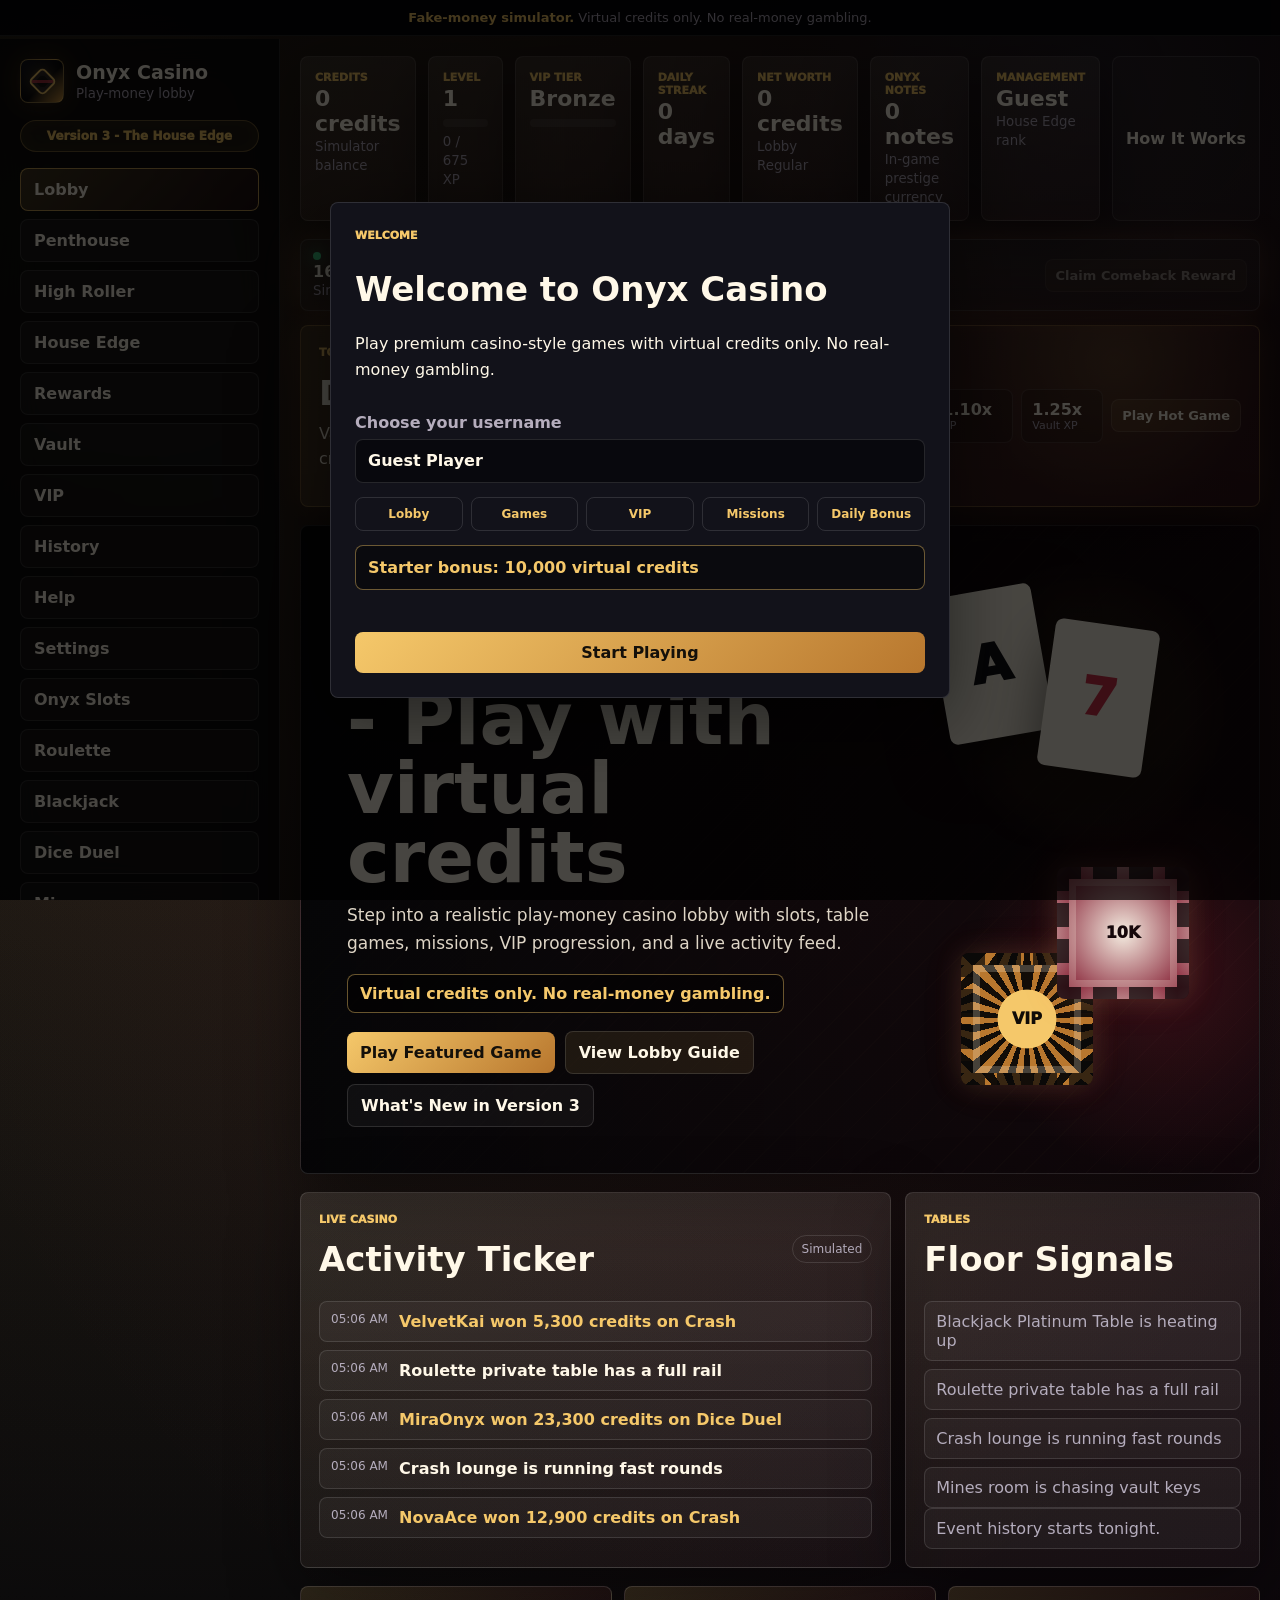
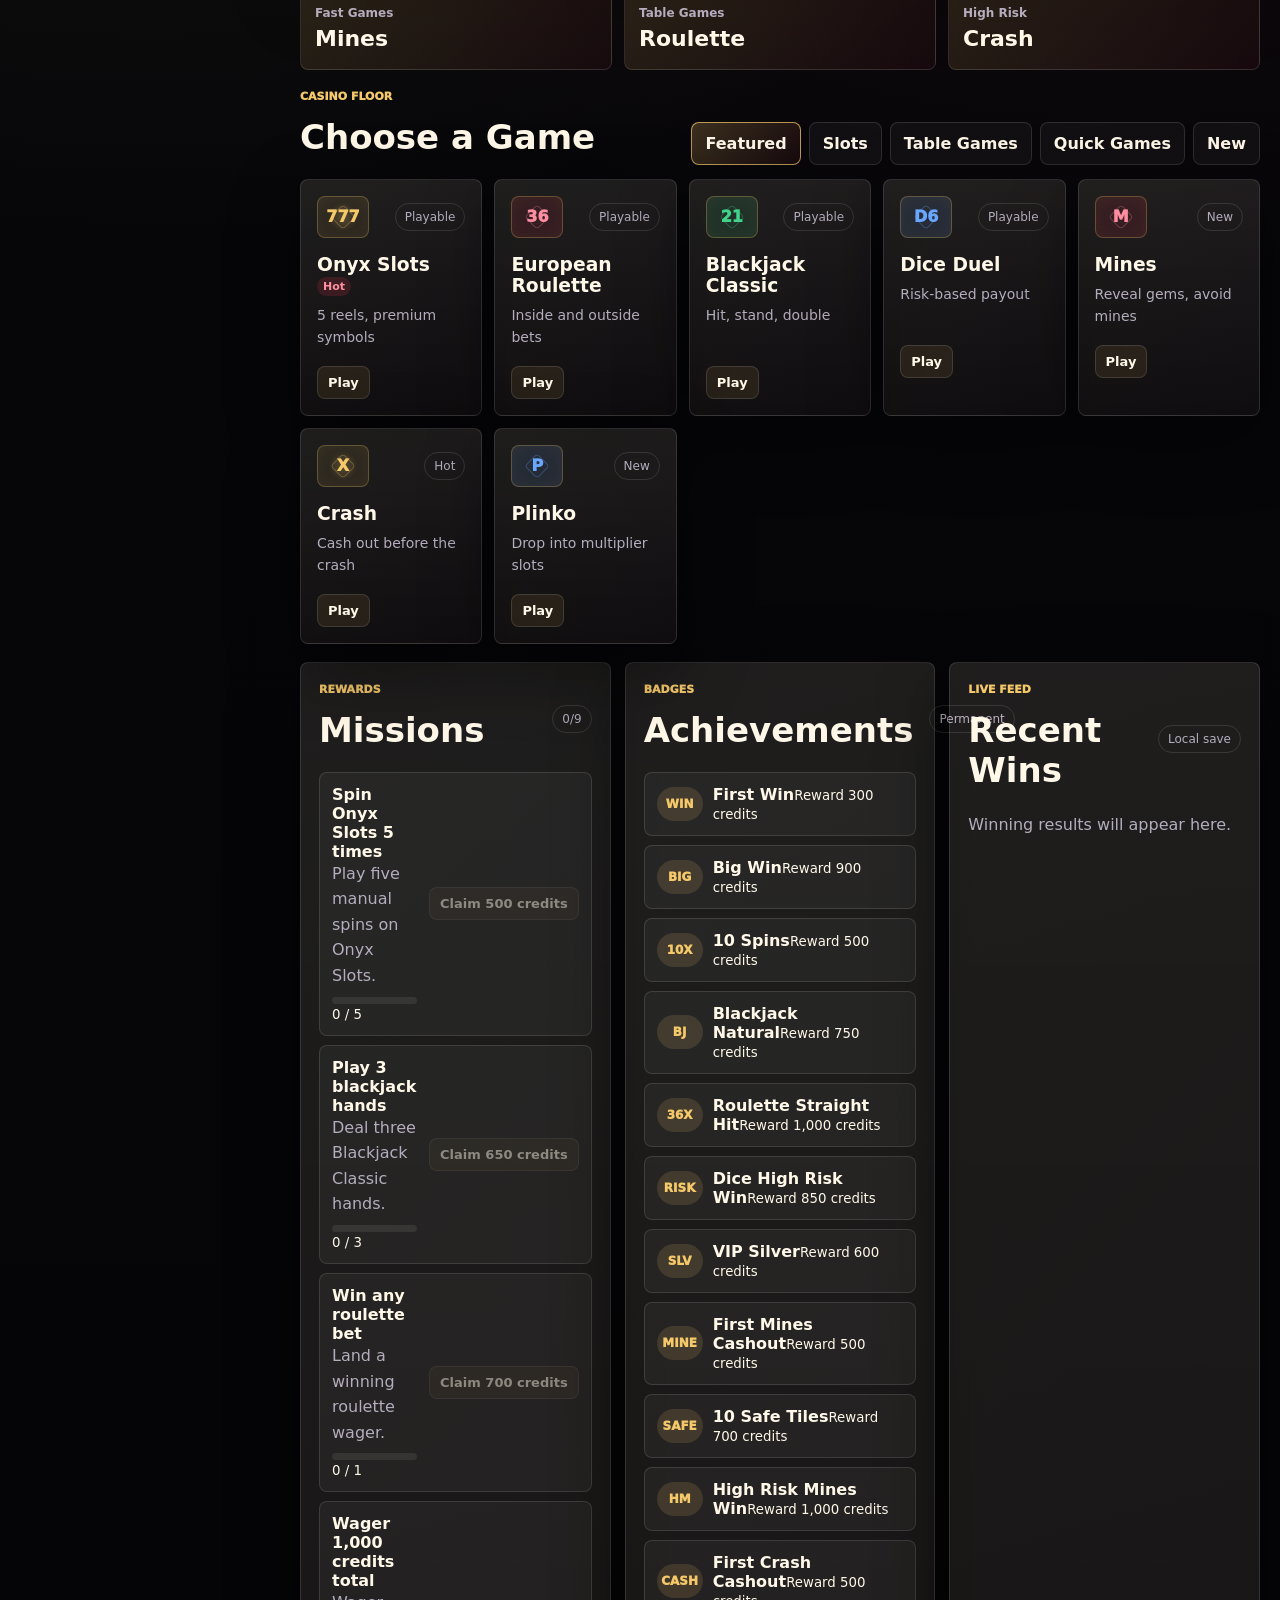
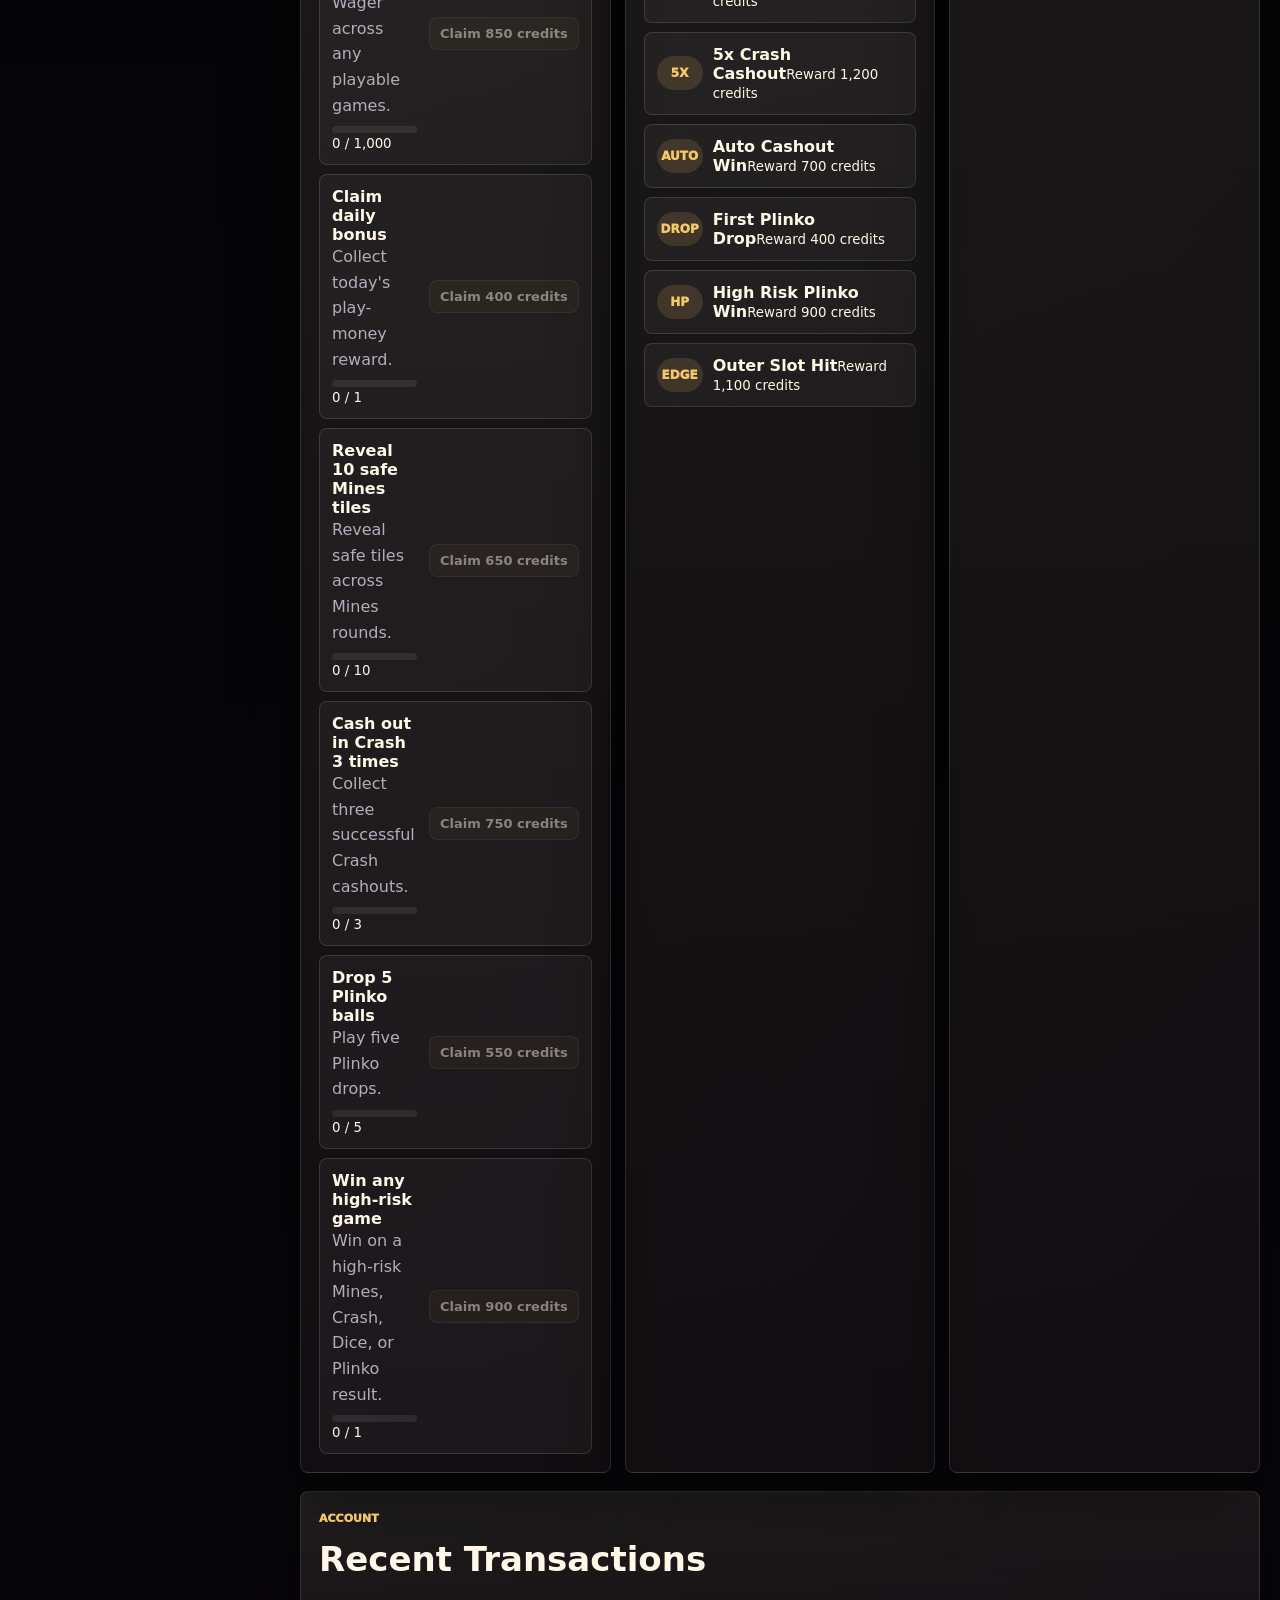
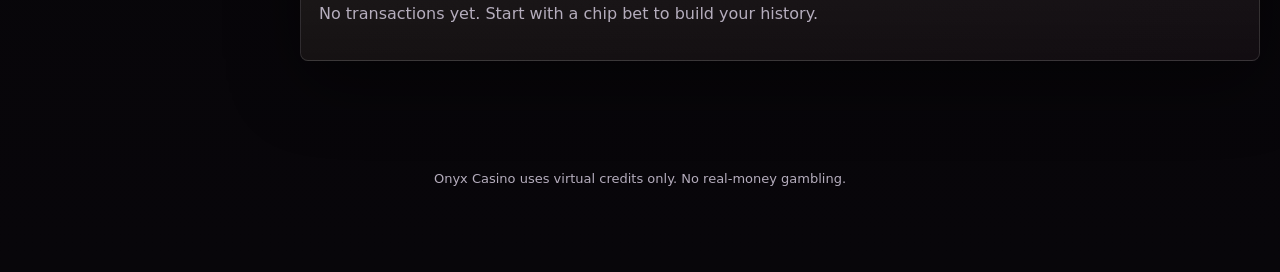
==== commit 16d6553b: "Add Version 3 house edge systems" ====
--- a/index.html
+++ b/index.html
@@ -22,12 +22,13 @@
           <small>Play-money lobby</small>
         </span>
       </button>
-      <button class="alpha-pill" data-modal="whats-new">Version 2 - Luxury & Power</button>
+      <button class="alpha-pill" data-modal="whats-new">Version 3 - The House Edge</button>
 
       <nav class="nav-list">
         <button class="nav-btn is-active" data-view="lobby">Lobby</button>
         <button class="nav-btn" data-view="penthouse">Penthouse</button>
         <button class="nav-btn" data-view="highroller">High Roller</button>
+        <button class="nav-btn" data-view="houseedge">House Edge</button>
         <button class="nav-btn" data-view="rewards">Rewards</button>
         <button class="nav-btn" data-view="vault">Vault</button>
         <button class="nav-btn" data-view="vip">VIP</button>
@@ -95,6 +96,11 @@
           <strong id="onyxNotesText">0 notes</strong>
           <small>In-game prestige currency</small>
         </div>
+        <div class="status-card">
+          <span class="label">Management</span>
+          <strong id="managementRankText">Guest</strong>
+          <small>House Edge rank</small>
+        </div>
         <button id="howItWorksBtn" class="ghost">How It Works</button>
       </header>
 
@@ -125,7 +131,7 @@
             <div class="hero-actions">
               <button class="primary" data-open-game="slots">Play Featured Game</button>
               <button class="secondary" data-modal="rules-lobby">View Lobby Guide</button>
-              <button class="ghost" data-modal="whats-new">What's New in Version 2</button>
+              <button class="ghost" data-modal="whats-new">What's New in Version 3</button>
             </div>
           </div>
           <div class="hero-stage" aria-hidden="true">
@@ -412,6 +418,104 @@
         </div>
       </section>
 
+      <section id="view-houseedge" class="view">
+        <div class="game-header">
+          <div><p class="eyebrow">Operations</p><h1>The House Edge</h1></div>
+          <button class="ghost" data-view="lobby">Back to Lobby</button>
+        </div>
+
+        <section id="houseEdgeLocked" class="panel house-edge-lock">
+          <div class="high-roller-door ops-door" aria-hidden="true"><span></span></div>
+          <div>
+            <p class="eyebrow">Executive Access</p>
+            <h2 id="houseEdgeAccessText">Operations access locked</h2>
+            <p class="muted">The House Edge is a fictional, browser-local casino management simulation using virtual credits only.</p>
+            <div id="houseEdgeProgress" class="unlock-list"></div>
+          </div>
+        </section>
+
+        <section id="houseEdgeUnlocked" hidden>
+          <section class="panel ops-hero">
+            <div>
+              <p class="eyebrow">Backroom Dashboard</p>
+              <h2 id="houseRankText">Guest</h2>
+              <p class="muted">Manage fictional table licenses, staff, NPC traffic, surveillance alerts, simulator tools, and subtle Onyx lore.</p>
+            </div>
+            <div class="stats-grid">
+              <article class="stat"><span class="label">Score</span><strong id="houseScoreText">0</strong></article>
+              <article class="stat"><span class="label">Reputation</span><strong id="houseReputationText">0/100</strong></article>
+              <article class="stat"><span class="label">House Income</span><strong id="houseIncomeText">0 credits / hour</strong></article>
+              <article class="stat"><span class="label">Ready</span><strong id="houseIncomeReadyText">0 credits</strong></article>
+              <article class="stat"><span class="label">Traffic</span><strong id="houseTrafficText">Curious</strong></article>
+              <article class="stat"><span class="label">Security Risk</span><strong id="houseRiskText">0/100</strong></article>
+              <article class="stat"><span class="label">Staff Morale</span><strong id="houseMoraleText">0/100</strong></article>
+              <article class="stat"><span class="label">Table Heat</span><strong id="houseHeatText">0/100</strong></article>
+            </div>
+            <div class="game-actions">
+              <button id="collectHouseIncomeBtn" class="primary">Collect House Income</button>
+              <button id="payStaffBtn" class="secondary">Pay Staff</button>
+              <button id="scanFloorBtn" class="ghost">Run Surveillance Sweep</button>
+            </div>
+          </section>
+
+          <div class="dashboard-grid">
+            <section class="panel">
+              <div class="section-head compact"><div><p class="eyebrow">Table Ownership</p><h2>Table Licenses</h2></div></div>
+              <div id="tableLicenseList" class="ops-grid"></div>
+            </section>
+            <section class="panel">
+              <div class="section-head compact"><div><p class="eyebrow">Owned Tables</p><h2>Operations Floor</h2></div></div>
+              <div id="ownedTablesList" class="ops-grid"></div>
+            </section>
+          </div>
+
+          <div class="dashboard-grid">
+            <section class="panel">
+              <div class="section-head compact"><div><p class="eyebrow">Staff</p><h2>Hire Candidates</h2></div></div>
+              <div id="staffMarketList" class="ops-grid"></div>
+            </section>
+            <section class="panel">
+              <div class="section-head compact"><div><p class="eyebrow">Roster</p><h2>Dealer & Staff Team</h2></div></div>
+              <div id="staffRosterList" class="ops-grid"></div>
+            </section>
+          </div>
+
+          <section class="panel surveillance-panel">
+            <div class="section-head compact"><div><p class="eyebrow">Surveillance Hub</p><h2>CCTV Control Room</h2></div><span class="pill">Fictional alerts</span></div>
+            <div id="surveillanceAlertsList" class="cctv-grid"></div>
+          </section>
+
+          <div class="dashboard-grid">
+            <section class="panel">
+              <div class="section-head compact"><div><p class="eyebrow">NPC Traffic</p><h2>Crowd Mix</h2></div></div>
+              <div id="npcTrafficPanel"></div>
+            </section>
+            <section class="panel">
+              <div class="section-head compact"><div><p class="eyebrow">Operations Events</p><h2>Floor Decisions</h2></div></div>
+              <div id="operationsEventPanel"></div>
+              <div id="operationsEventHistory" class="activity-log"></div>
+            </section>
+          </div>
+
+          <div class="dashboard-grid">
+            <section class="panel">
+              <div class="section-head compact"><div><p class="eyebrow">Edge Tools</p><h2>Simulator Analysis</h2></div><span class="pill">No guarantees</span></div>
+              <div id="edgeToolsList" class="ops-grid"></div>
+              <div id="edgeToolReports" class="activity-log"></div>
+            </section>
+            <section class="panel">
+              <div class="section-head compact"><div><p class="eyebrow">Secret Onyx</p><h2>Operations Files</h2></div></div>
+              <div id="loreFilesList" class="lore-grid"></div>
+            </section>
+          </div>
+
+          <section class="panel transaction-panel">
+            <div class="section-head compact"><div><p class="eyebrow">Logbook</p><h2>Operations Log</h2></div></div>
+            <div id="operationsLogList" class="activity-log"></div>
+          </section>
+        </section>
+      </section>
+
       <section id="view-vip" class="view">
         <div class="game-header">
           <div><p class="eyebrow">Club</p><h1>VIP Club</h1></div>
@@ -475,7 +579,7 @@
         <section class="panel alpha-panel">
           <div class="section-head compact">
             <div><p class="eyebrow">Public Alpha</p><h2>Known Limitations</h2></div>
-            <span class="pill">Version 2</span>
+            <span class="pill">Version 3</span>
           </div>
           <div class="known-grid">
             <article>All game math is simulated locally for entertainment.</article>
@@ -484,6 +588,7 @@
             <article>Coming-soon lobby cards remain locked until future updates.</article>
             <article>Live players, events, and table signals are simulated atmosphere systems.</article>
             <article>Luxury assets, Credit Bonds, Onyx Notes, and market states are fictional browser-local progression systems.</article>
+            <article>House Edge operations, staff, NPC traffic, surveillance alerts, edge tools, and lore files are fictional local simulation systems.</article>
           </div>
         </section>
       </section>
@@ -513,6 +618,11 @@
             <span class="help-icon icon-vip"></span>
             <h2>Penthouse and status</h2>
             <p>The Onyx Penthouse lets you buy fictional in-game assets, grow net worth, equip a showcase, and collect browser-local passive income.</p>
+          </section>
+          <section class="panel help-card">
+            <span class="help-icon icon-tools"></span>
+            <h2>House Edge operations</h2>
+            <p>The House Edge is a fictional management layer for table licenses, staff, NPC traffic, and surveillance decisions. It uses virtual credits only.</p>
           </section>
           <section class="panel help-card">
             <span class="help-icon icon-mission"></span>
@@ -924,6 +1034,7 @@
   <nav class="mobile-bottom-nav" aria-label="Mobile navigation">
     <button data-view="lobby">Lobby</button>
     <button data-view="penthouse">Penthouse</button>
+    <button data-view="houseedge">House</button>
     <button data-view="highroller">High Roller</button>
     <button data-view="rewards">Rewards</button>
     <button data-view="vault">Vault</button>
--- a/styles/main.css
+++ b/styles/main.css
@@ -103,7 +103,7 @@
   bottom: 10px;
   z-index: 70;
   display: none;
-  grid-template-columns: repeat(6, 1fr);
+  grid-template-columns: repeat(7, 1fr);
   gap: 4px;
   padding: 6px;
   border: 1px solid var(--line);
@@ -245,7 +245,7 @@
 
 .topbar {
   display: grid;
-  grid-template-columns: 1.25fr 1fr 1fr 0.8fr 1.1fr 0.9fr auto;
+  grid-template-columns: 1.25fr 1fr 1fr 0.8fr 1.1fr 0.9fr 1fr auto;
   gap: 12px;
   margin-bottom: 18px;
 }
@@ -1552,12 +1552,126 @@
   40% { filter: drop-shadow(0 0 24px rgba(245, 200, 106, 0.18)); }
 }
 
+.house-edge-lock, .ops-hero {
+  display: grid;
+  grid-template-columns: 260px minmax(0, 1fr);
+  gap: 20px;
+  align-items: center;
+  margin-bottom: 16px;
+  background:
+    linear-gradient(135deg, rgba(5, 5, 7, 0.96), rgba(23, 12, 18, 0.88)),
+    repeating-linear-gradient(0deg, rgba(255,255,255,0.035) 0 1px, transparent 2px 6px);
+}
+.ops-door {
+  background:
+    linear-gradient(90deg, transparent 46%, rgba(105, 167, 255, 0.22) 48% 52%, transparent 54%),
+    radial-gradient(circle at 50% 18%, rgba(215, 51, 77, 0.2), transparent 28%),
+    linear-gradient(180deg, #101018, #050507);
+}
+.ops-hero {
+  grid-template-columns: 0.8fr 1.2fr;
+  border-color: rgba(105, 167, 255, 0.18);
+  box-shadow: var(--shadow), inset 0 0 40px rgba(105, 167, 255, 0.04);
+}
+.ops-grid, .cctv-grid, .lore-grid {
+  display: grid;
+  grid-template-columns: repeat(2, minmax(0, 1fr));
+  gap: 12px;
+}
+.ops-card, .cctv-card, .lore-file, .ops-event {
+  position: relative;
+  overflow: hidden;
+  border: 1px solid rgba(105, 167, 255, 0.18);
+  border-radius: var(--radius);
+  padding: 14px;
+  background:
+    linear-gradient(180deg, rgba(105, 167, 255, 0.07), rgba(255, 255, 255, 0.025)),
+    rgba(5, 7, 10, 0.78);
+}
+.ops-card.is-owned, .lore-file.is-unlocked {
+  border-color: rgba(245, 200, 106, 0.42);
+  box-shadow: 0 0 24px rgba(245, 200, 106, 0.08);
+}
+.ops-card p, .cctv-card p, .lore-file p, .ops-event p { color: var(--muted); }
+.ops-metrics {
+  display: grid;
+  grid-template-columns: repeat(3, minmax(0, 1fr));
+  gap: 8px;
+  margin: 10px 0;
+}
+.ops-metrics span, .crowd-mix span {
+  display: block;
+  padding: 9px;
+  border: 1px solid var(--line);
+  border-radius: var(--radius);
+  background: rgba(255, 255, 255, 0.035);
+  color: var(--muted);
+}
+.ops-metrics strong, .crowd-mix strong { display: block; color: var(--text); }
+.traffic-metrics { grid-template-columns: repeat(4, minmax(0, 1fr)); }
+.crowd-mix {
+  display: grid;
+  grid-template-columns: repeat(4, minmax(0, 1fr));
+  gap: 8px;
+  margin-top: 10px;
+  text-transform: capitalize;
+}
+.surveillance-panel {
+  margin: 16px 0;
+  background:
+    radial-gradient(circle at 80% 20%, rgba(105, 167, 255, 0.08), transparent 26%),
+    linear-gradient(180deg, rgba(4, 8, 10, 0.9), rgba(5, 5, 7, 0.96));
+}
+.cctv-grid { grid-template-columns: repeat(3, minmax(0, 1fr)); }
+.cctv-card {
+  min-height: 210px;
+  border-color: rgba(66, 211, 138, 0.22);
+  background:
+    linear-gradient(180deg, rgba(66, 211, 138, 0.07), rgba(105, 167, 255, 0.025)),
+    #05090a;
+}
+.scanline {
+  position: absolute;
+  inset: 0;
+  pointer-events: none;
+  background: repeating-linear-gradient(0deg, transparent 0 7px, rgba(66, 211, 138, 0.045) 8px 9px);
+  opacity: 0.7;
+}
+.surveillance-actions {
+  position: relative;
+  z-index: 1;
+  display: grid;
+  grid-template-columns: repeat(2, minmax(0, 1fr));
+  gap: 6px;
+}
+.ops-event {
+  margin-bottom: 10px;
+  border-color: rgba(215, 51, 77, 0.34);
+  background:
+    radial-gradient(circle at 12% 12%, rgba(215, 51, 77, 0.18), transparent 24%),
+    rgba(10, 6, 8, 0.86);
+}
+.edge-tool {
+  border-color: rgba(245, 200, 106, 0.18);
+}
+.lore-file {
+  border-style: dashed;
+  background:
+    linear-gradient(135deg, rgba(245, 200, 106, 0.055), rgba(215, 51, 77, 0.035)),
+    rgba(8, 8, 12, 0.78);
+}
+.lore-file.is-unlocked {
+  border-style: solid;
+}
+
 @media (max-width: 1180px) {
   .topbar, .game-grid, .stats-grid { grid-template-columns: repeat(2, minmax(0, 1fr)); }
   .topbar .ghost { grid-column: span 2; }
   .dashboard-grid, .game-layout, .roulette-layout, .profile-layout, .live-casino-grid, .live-floor-strip, .event-banner { grid-template-columns: 1fr; }
   .penthouse-hero, .high-roller-hero { grid-template-columns: 1fr; }
+  .house-edge-lock, .ops-hero { grid-template-columns: 1fr; }
   .asset-grid, .investment-grid, .high-table-grid, .showcase-grid { grid-template-columns: repeat(2, minmax(0, 1fr)); }
+  .ops-grid, .cctv-grid, .lore-grid, .traffic-metrics, .crowd-mix { grid-template-columns: repeat(2, minmax(0, 1fr)); }
   .wide-panel { grid-column: auto; }
   .benefit-grid, .vip-hero, .settings-layout, .history-filters, .known-grid { grid-template-columns: 1fr; }
   .event-metrics { grid-template-columns: repeat(2, minmax(0, 1fr)); }
@@ -1586,6 +1700,7 @@
   .main, .sidebar { padding: 14px; }
   .topbar, .game-grid, .stats-grid, .risk-controls { grid-template-columns: 1fr; }
   .asset-grid, .investment-grid, .high-table-grid, .showcase-grid, .asset-metrics { grid-template-columns: 1fr; }
+  .ops-grid, .cctv-grid, .lore-grid, .ops-metrics, .traffic-metrics, .crowd-mix, .surveillance-actions { grid-template-columns: 1fr; }
   .investment-row { grid-template-columns: 1fr; }
   .high-roller-door { min-height: 180px; }
   .help-grid { grid-template-columns: 1fr; }
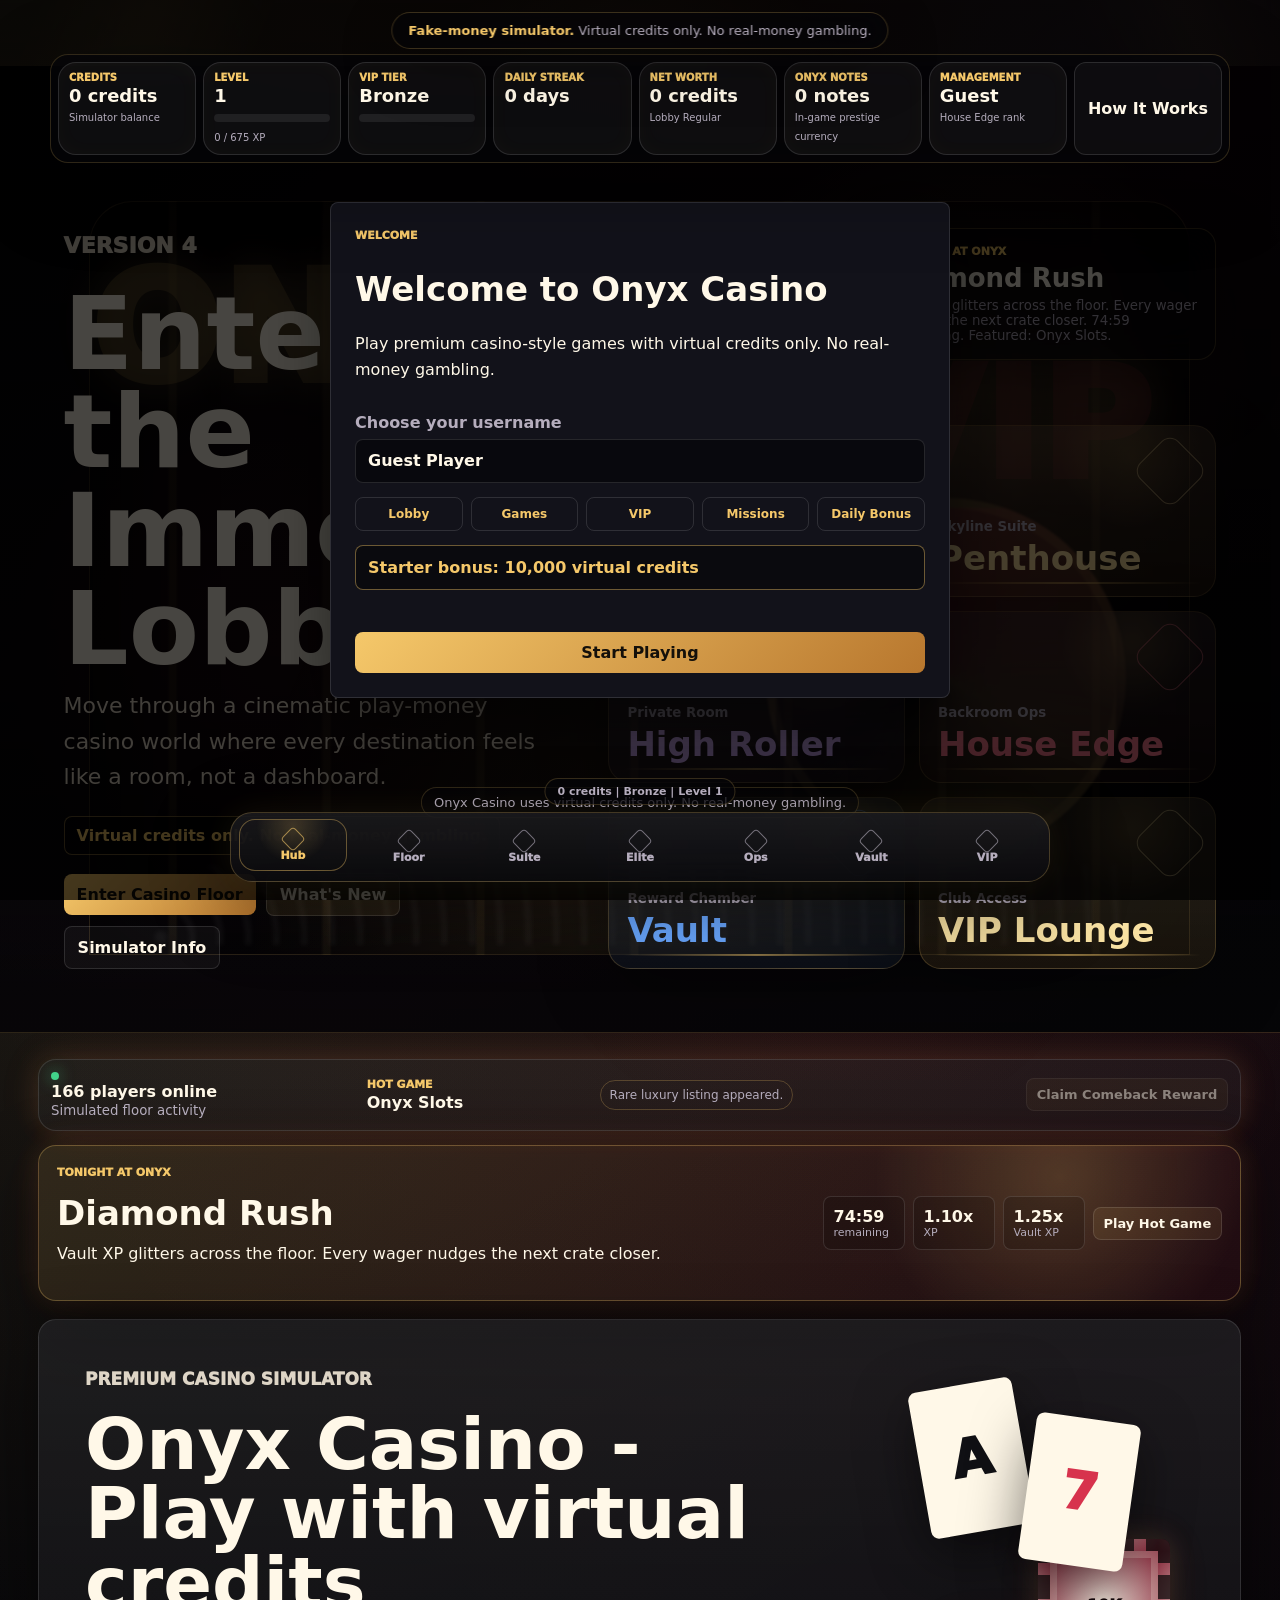
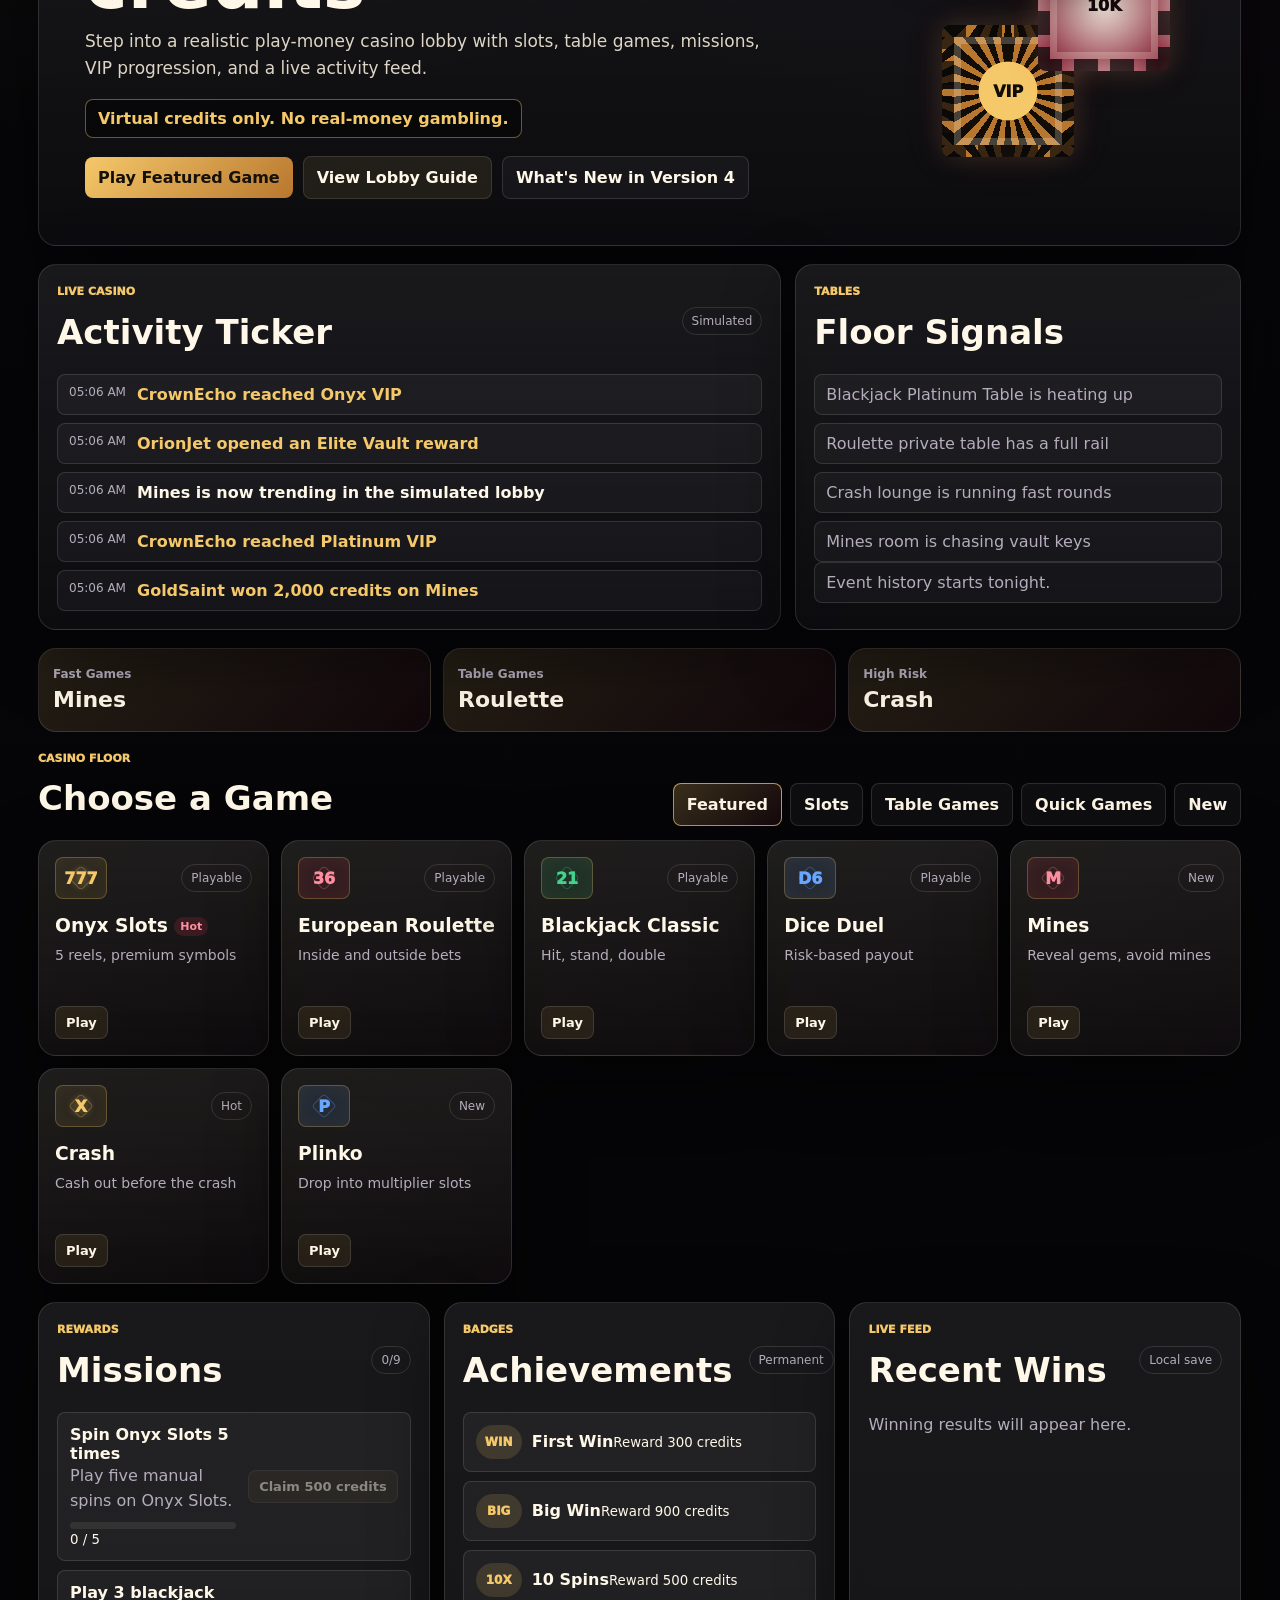
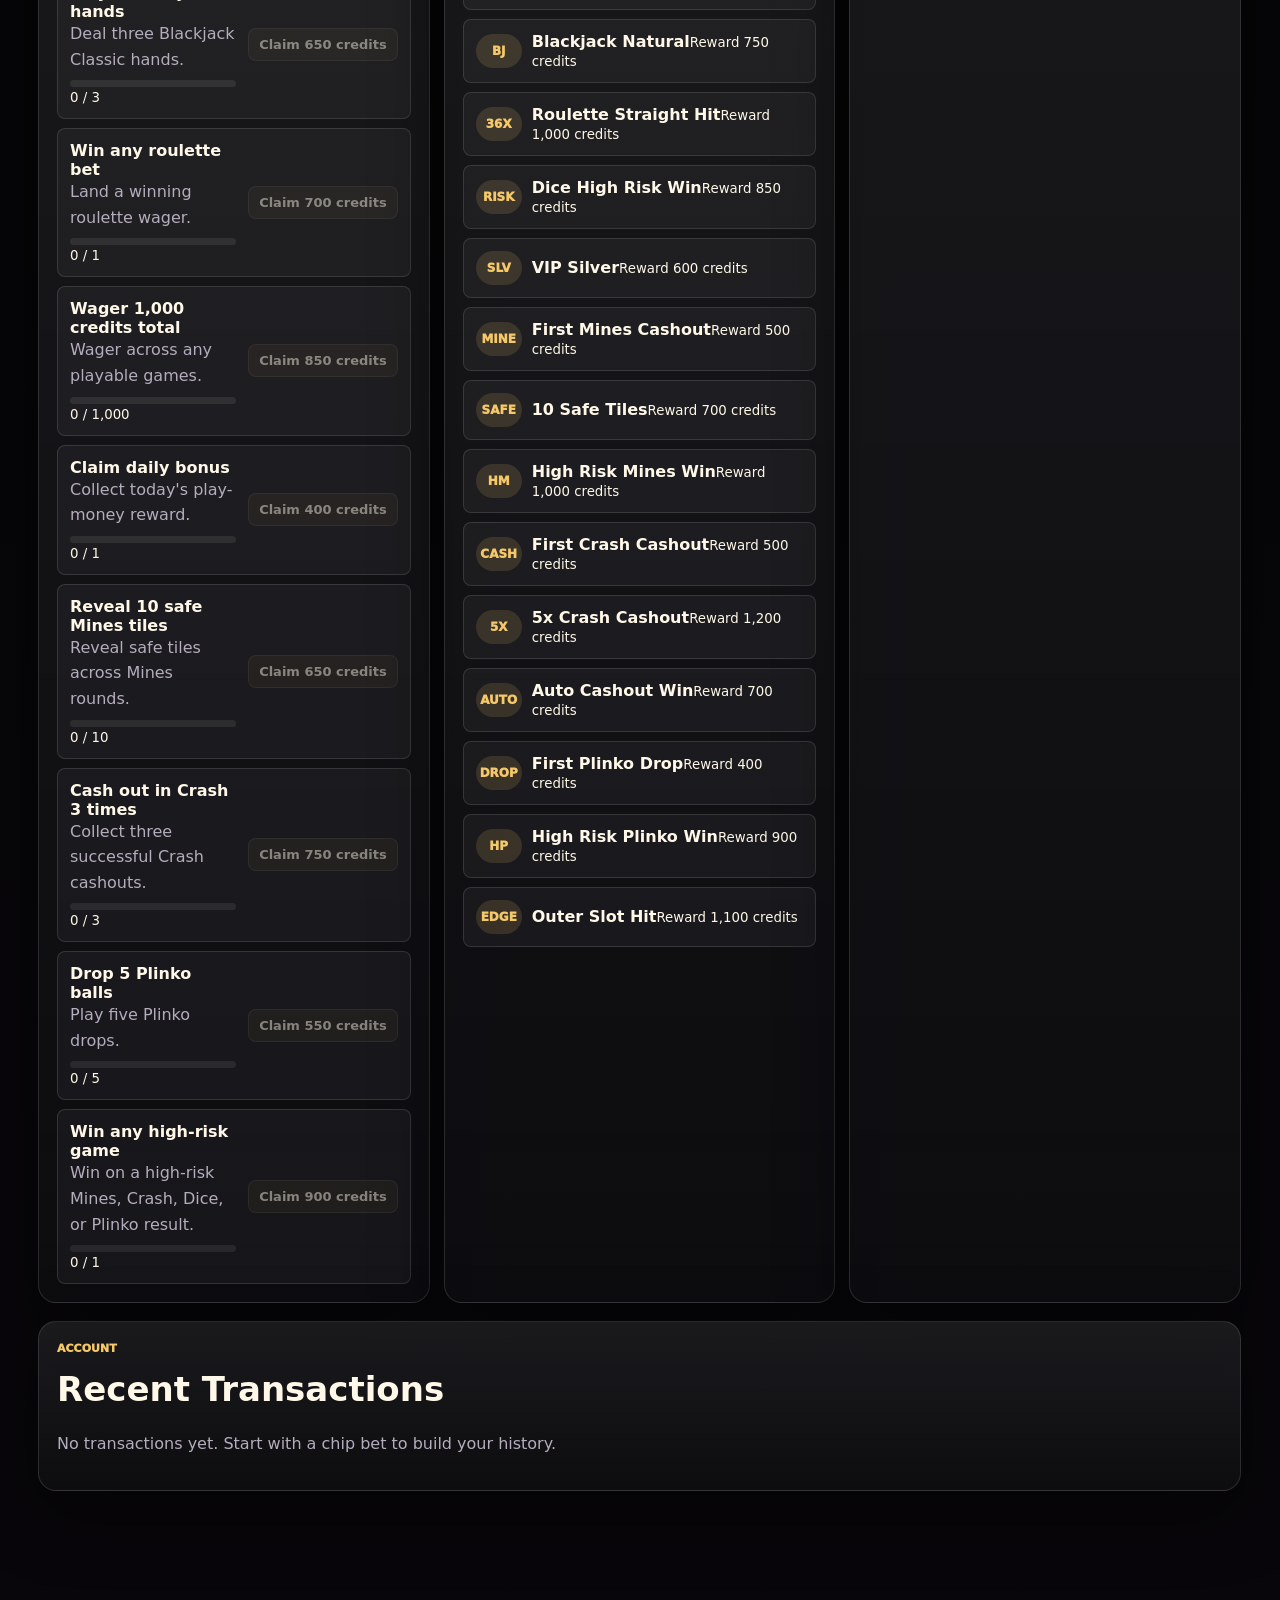
==== commit 47bacf4a: "Add Version 4 immersive lobby overhaul" ====
--- a/index.html
+++ b/index.html
@@ -9,22 +9,31 @@
   <link rel="stylesheet" href="styles/main.css" />
 </head>
 <body>
+  <div id="sceneTransition" class="scene-transition" aria-hidden="true"></div>
+  <div id="worldLayer" class="world-layer" aria-hidden="true">
+    <span class="world-beam beam-one"></span>
+    <span class="world-beam beam-two"></span>
+    <span class="world-fog"></span>
+    <span class="world-crowd crowd-one"></span>
+    <span class="world-crowd crowd-two"></span>
+  </div>
   <div class="age-safe-banner" role="note">
     <strong>Fake-money simulator.</strong> Virtual credits only. No real-money gambling.
   </div>
 
   <div class="app-shell">
     <aside class="sidebar" aria-label="Main navigation">
-      <button class="brand" data-view="lobby" aria-label="Open Onyx Casino lobby">
+      <button class="brand" data-view="floor" aria-label="Enter Onyx Casino floor">
         <span class="brand-mark" aria-hidden="true"><span class="onyx-logo-mark"></span></span>
         <span>
           <strong>Onyx Casino</strong>
           <small>Play-money lobby</small>
         </span>
       </button>
-      <button class="alpha-pill" data-modal="whats-new">Version 3 - The House Edge</button>
+      <button class="alpha-pill" data-modal="whats-new">Version 4 - Immersive Lobby</button>
 
       <nav class="nav-list">
+        <button class="nav-btn is-active" data-view="floor">Casino Floor</button>
         <button class="nav-btn is-active" data-view="lobby">Lobby</button>
         <button class="nav-btn" data-view="penthouse">Penthouse</button>
         <button class="nav-btn" data-view="highroller">High Roller</button>
@@ -106,7 +115,112 @@
 
       <section id="toastArea" class="toast-area" aria-live="polite"></section>
 
+      <section id="view-floor" class="view game-floor-view">
+        <div class="floor-hud" aria-label="Casino floor status">
+          <div class="floor-brand">
+            <span class="onyx-logo-mark" aria-hidden="true"></span>
+            <div><strong>Onyx Casino 3.0</strong><small>The Living Casino Floor</small></div>
+          </div>
+          <div class="floor-stat"><span>Credits</span><strong id="floorCreditsText">0 credits</strong></div>
+          <div class="floor-stat"><span>Level</span><strong id="floorLevelText">1</strong></div>
+          <div class="floor-stat"><span>VIP</span><strong id="floorVipText">Bronze</strong></div>
+          <div class="floor-stat"><span>Location</span><strong id="floorLocationText">Main Floor</strong></div>
+          <button class="floor-icon-btn" data-view="profile" aria-label="Open profile">ID</button>
+          <button class="floor-icon-btn" data-view="lobby" aria-label="Open immersive lobby">Lobby</button>
+        </div>
+
+        <div id="casinoFloorStage" class="casino-floor-stage" tabindex="0" aria-label="Interactive casino floor. Use WASD or arrow keys to move, E to interact.">
+          <div class="floor-vignette"></div>
+          <div class="floor-carpet"></div>
+          <div id="floorParticles" class="floor-particles" aria-hidden="true"></div>
+          <div id="floorNpcLayer" class="floor-npc-layer" aria-hidden="true"></div>
+
+          <button class="floor-object blackjack-object" data-floor-object="blackjack" data-target-view="blackjack" style="--x:52;--y:46" aria-label="Blackjack table">
+            <span class="table-glow"></span><strong>Blackjack</strong>
+          </button>
+          <button class="floor-object roulette-object" data-floor-object="roulette" data-target-view="roulette" style="--x:28;--y:43" aria-label="Roulette table">
+            <span class="roulette-mini-wheel"></span><strong>Roulette</strong>
+          </button>
+          <button class="floor-object slots-object" data-floor-object="slots" data-target-view="slots" style="--x:17;--y:72" aria-label="Slot machines">
+            <span class="slot-stack"><i>7</i><i>BAR</i><i>♦</i></span><strong>Slots</strong>
+          </button>
+          <button class="floor-object cashier-object" data-floor-object="cashier" data-target-view="rewards" style="--x:74;--y:70" aria-label="Cashier rewards desk">
+            <span class="cashier-line"></span><strong>Rewards Desk</strong>
+          </button>
+          <button class="floor-object vip-object" data-floor-object="vip" data-target-view="highroller" style="--x:79;--y:29" aria-label="VIP elevator">
+            <span class="elevator-light"></span><strong>VIP Elevator</strong>
+          </button>
+          <button class="floor-object penthouse-object" data-floor-object="penthouse" data-target-view="penthouse" style="--x:51;--y:18" aria-label="Penthouse elevator">
+            <span class="elevator-light gold"></span><strong>Penthouse</strong>
+          </button>
+          <button class="floor-object profile-object" data-floor-object="profile" data-target-view="profile" style="--x:86;--y:54" aria-label="Player phone profile">
+            <span class="phone-glow"></span><strong>Profile</strong>
+          </button>
+          <button class="floor-object exit-object" data-floor-object="lobby" data-target-view="lobby" style="--x:8;--y:24" aria-label="Classic dashboard">
+            <span class="exit-arrow"></span><strong>Classic</strong>
+          </button>
+
+          <div id="floorPlayer" class="floor-player" aria-hidden="true"><span></span></div>
+          <div id="floorInteractionPrompt" class="floor-prompt" hidden>Press E to interact</div>
+          <div id="floorNotificationFeed" class="floor-feed" aria-live="polite"></div>
+          <div class="floor-disclaimer">Virtual credits only. No real-money gambling.</div>
+          <div class="floor-controls-help">Move: WASD / arrows • Interact: E</div>
+          <div class="floor-touch-controls" aria-label="Touch movement controls">
+            <button data-move="up" aria-label="Move up">▲</button>
+            <button data-move="left" aria-label="Move left">◀</button>
+            <button data-move="down" aria-label="Move down">▼</button>
+            <button data-move="right" aria-label="Move right">▶</button>
+            <button data-floor-interact aria-label="Interact">E</button>
+          </div>
+        </div>
+      </section>
+
       <section id="view-lobby" class="view is-visible">
+        <section class="immersive-lobby-scene" aria-label="Onyx Casino immersive lobby hub">
+          <div class="lobby-cinema-bg" aria-hidden="true">
+            <span class="sign sign-left">ONYX</span>
+            <span class="sign sign-right">VIP</span>
+            <span class="lobby-roulette-orbit"></span>
+            <span class="lobby-crowd-line"></span>
+          </div>
+          <div class="lobby-hero-copy">
+            <p class="eyebrow">Version 4</p>
+            <h1>Enter the Immersive Lobby</h1>
+            <p>Move through a cinematic play-money casino world where every destination feels like a room, not a dashboard.</p>
+            <div class="hero-disclaimer">Virtual credits only. No real-money gambling.</div>
+            <div class="hero-actions">
+              <button class="primary" data-view="floor">Enter Casino Floor</button>
+              <button class="secondary" data-modal="whats-new">What's New</button>
+              <button class="ghost" data-modal="fakeMoney">Simulator Info</button>
+            </div>
+          </div>
+          <div class="event-spotlight">
+            <span>Tonight at Onyx</span>
+            <strong id="lobbySceneEventName">Diamond Rush</strong>
+            <small id="lobbySceneEventText">Vault XP glitters across the floor.</small>
+          </div>
+          <div class="portal-grid" aria-label="Casino locations">
+            <button class="portal-card portal-floor" data-view="floor">
+              <span class="portal-icon"></span><small>Playable Hall</small><strong>Casino Floor</strong>
+            </button>
+            <button class="portal-card portal-penthouse" data-view="penthouse">
+              <span class="portal-icon"></span><small>Skyline Suite</small><strong>Penthouse</strong>
+            </button>
+            <button class="portal-card portal-highroller" data-view="highroller">
+              <span class="portal-icon"></span><small>Private Room</small><strong>High Roller</strong>
+            </button>
+            <button class="portal-card portal-house" data-view="houseedge">
+              <span class="portal-icon"></span><small>Backroom Ops</small><strong>House Edge</strong>
+            </button>
+            <button class="portal-card portal-vault" data-view="vault">
+              <span class="portal-icon"></span><small>Reward Chamber</small><strong>Vault</strong>
+            </button>
+            <button class="portal-card portal-vip" data-view="vip">
+              <span class="portal-icon"></span><small>Club Access</small><strong>VIP Lounge</strong>
+            </button>
+          </div>
+        </section>
+
         <section class="live-floor-strip" aria-label="Simulated live casino status">
           <div><span class="live-dot"></span><strong id="onlinePlayersText">145 players online</strong><small>Simulated floor activity</small></div>
           <div><span class="label">Hot Game</span><strong id="hotGameText">Crash</strong></div>
@@ -131,7 +245,7 @@
             <div class="hero-actions">
               <button class="primary" data-open-game="slots">Play Featured Game</button>
               <button class="secondary" data-modal="rules-lobby">View Lobby Guide</button>
-              <button class="ghost" data-modal="whats-new">What's New in Version 3</button>
+              <button class="ghost" data-modal="whats-new">What's New in Version 4</button>
             </div>
           </div>
           <div class="hero-stage" aria-hidden="true">
@@ -647,6 +761,7 @@
           <div><p class="eyebrow">Featured Slot</p><h1>Onyx Slots</h1></div>
           <div class="header-actions">
             <button class="ghost" data-modal="rules-slots">Rules</button>
+            <button class="ghost" data-view="floor">Return to Floor</button>
             <button class="ghost" data-view="lobby">Back to Lobby</button>
           </div>
         </div>
@@ -688,6 +803,7 @@
           <div><p class="eyebrow">Table Game</p><h1>European Roulette</h1></div>
           <div class="header-actions">
             <button class="ghost" data-modal="rules-roulette">Rules</button>
+            <button class="ghost" data-view="floor">Return to Floor</button>
             <button class="ghost" data-view="lobby">Back to Lobby</button>
           </div>
         </div>
@@ -737,6 +853,7 @@
           <div><p class="eyebrow">Table Game</p><h1>Blackjack Classic</h1></div>
           <div class="header-actions">
             <button class="ghost" data-modal="rules-blackjack">Rules</button>
+            <button class="ghost" data-view="floor">Return to Floor</button>
             <button class="ghost" data-view="lobby">Back to Lobby</button>
           </div>
         </div>
@@ -1031,14 +1148,23 @@
     </div>
   </div>
 
+  <nav class="immersive-nav" aria-label="Game navigation">
+    <button data-view="lobby" class="is-active"><span>Hub</span></button>
+    <button data-view="floor"><span>Floor</span></button>
+    <button data-view="penthouse"><span>Suite</span></button>
+    <button data-view="highroller"><span>Elite</span></button>
+    <button data-view="houseedge"><span>Ops</span></button>
+    <button data-view="vault"><span>Vault</span></button>
+    <button data-view="vip"><span>VIP</span></button>
+  </nav>
+
   <nav class="mobile-bottom-nav" aria-label="Mobile navigation">
+    <button data-view="floor">Floor</button>
     <button data-view="lobby">Lobby</button>
     <button data-view="penthouse">Penthouse</button>
     <button data-view="houseedge">House</button>
     <button data-view="highroller">High Roller</button>
     <button data-view="rewards">Rewards</button>
-    <button data-view="vault">Vault</button>
-    <button data-view="settings">Settings</button>
   </nav>
 
   <footer class="sim-footer">Onyx Casino uses virtual credits only. No real-money gambling.</footer>
--- a/styles/main.css
+++ b/styles/main.css
@@ -80,6 +80,43 @@
   min-height: calc(100vh - 39px);
 }
 
+body.floor-mode {
+  overflow: hidden;
+}
+
+body.floor-mode .age-safe-banner {
+  position: fixed;
+  left: 12px;
+  bottom: 12px;
+  top: auto;
+  z-index: 90;
+  width: auto;
+  max-width: min(520px, calc(100vw - 24px));
+  border: 1px solid rgba(245, 200, 106, 0.22);
+  border-radius: 999px;
+  padding: 8px 14px;
+  background: rgba(5, 5, 7, 0.62);
+  font-size: 12px;
+  text-align: left;
+}
+
+body.floor-mode .app-shell {
+  display: block;
+  min-height: 100vh;
+}
+
+body.floor-mode .sidebar,
+body.floor-mode .topbar,
+body.floor-mode .sim-footer,
+body.floor-mode .mobile-bottom-nav {
+  display: none;
+}
+
+body.floor-mode .main {
+  padding: 0;
+  min-height: 100vh;
+}
+
 .sidebar {
   position: sticky;
   top: 39px;
@@ -274,6 +311,356 @@
 .view { display: none; }
 .view.is-visible { display: block; animation: viewIn 0.2s ease both; }
 
+.game-floor-view.is-visible {
+  display: grid;
+  min-height: 100vh;
+  background:
+    radial-gradient(circle at 50% 12%, rgba(245, 200, 106, 0.12), transparent 24%),
+    radial-gradient(circle at 12% 72%, rgba(215, 51, 77, 0.14), transparent 26%),
+    linear-gradient(180deg, #050507, #09050a 58%, #050507);
+  overflow: hidden;
+}
+
+.floor-hud {
+  position: fixed;
+  top: 14px;
+  left: 14px;
+  right: 14px;
+  z-index: 45;
+  display: grid;
+  grid-template-columns: minmax(190px, 1.4fr) repeat(4, minmax(84px, 0.65fr)) auto auto;
+  gap: 8px;
+  align-items: center;
+  pointer-events: none;
+}
+
+.floor-hud > * {
+  pointer-events: auto;
+}
+
+.floor-brand,
+.floor-stat,
+.floor-icon-btn {
+  border: 1px solid rgba(245, 200, 106, 0.2);
+  border-radius: 10px;
+  background: rgba(8, 8, 12, 0.72);
+  backdrop-filter: blur(14px);
+  box-shadow: 0 12px 42px rgba(0, 0, 0, 0.34);
+}
+
+.floor-brand {
+  display: flex;
+  align-items: center;
+  gap: 12px;
+  min-height: 58px;
+  padding: 10px 12px;
+}
+
+.floor-brand strong,
+.floor-brand small,
+.floor-stat span,
+.floor-stat strong {
+  display: block;
+}
+
+.floor-brand small,
+.floor-stat span {
+  color: var(--muted);
+  font-size: 11px;
+}
+
+.floor-stat {
+  min-height: 58px;
+  padding: 10px 12px;
+}
+
+.floor-stat strong {
+  margin-top: 3px;
+  color: var(--gold);
+  font-size: 15px;
+}
+
+.floor-icon-btn {
+  min-width: 58px;
+  min-height: 58px;
+  color: var(--text);
+  font-weight: 1000;
+}
+
+.casino-floor-stage {
+  position: relative;
+  width: 100vw;
+  height: 100vh;
+  min-height: 620px;
+  overflow: hidden;
+  outline: none;
+  isolation: isolate;
+  background:
+    radial-gradient(ellipse at 50% 62%, rgba(245, 200, 106, 0.12), transparent 19%),
+    linear-gradient(90deg, rgba(105, 167, 255, 0.06), transparent 18% 82%, rgba(215, 51, 77, 0.06)),
+    #060609;
+}
+
+.floor-vignette {
+  position: absolute;
+  inset: 0;
+  z-index: 9;
+  pointer-events: none;
+  background:
+    radial-gradient(ellipse at center, transparent 34%, rgba(0, 0, 0, 0.5) 100%),
+    linear-gradient(180deg, rgba(0,0,0,0.42), transparent 20% 78%, rgba(0,0,0,0.6));
+}
+
+.floor-carpet {
+  position: absolute;
+  inset: 10% 4% 5%;
+  border: 1px solid rgba(245, 200, 106, 0.16);
+  border-radius: 34px;
+  background:
+    radial-gradient(circle at 50% 55%, rgba(245, 200, 106, 0.13), transparent 20%),
+    repeating-linear-gradient(0deg, rgba(245, 200, 106, 0.07) 0 1px, transparent 1px 56px),
+    repeating-linear-gradient(90deg, rgba(215, 51, 77, 0.08) 0 1px, transparent 1px 72px),
+    linear-gradient(135deg, rgba(18, 10, 18, 0.95), rgba(6, 6, 9, 0.95));
+  box-shadow: inset 0 0 90px rgba(0, 0, 0, 0.72), 0 0 70px rgba(215, 51, 77, 0.08);
+}
+
+.floor-carpet::before {
+  content: "";
+  position: absolute;
+  inset: 12% 22%;
+  border: 1px solid rgba(245, 200, 106, 0.18);
+  border-radius: 50%;
+  box-shadow: inset 0 0 42px rgba(245, 200, 106, 0.06);
+}
+
+.floor-object {
+  position: absolute;
+  left: calc(var(--x) * 1%);
+  top: calc(var(--y) * 1%);
+  z-index: 12;
+  display: grid;
+  place-items: center;
+  gap: 5px;
+  min-width: 112px;
+  min-height: 74px;
+  border: 1px solid rgba(245, 200, 106, 0.24);
+  border-radius: 18px;
+  background:
+    radial-gradient(circle at 50% 25%, rgba(245, 200, 106, 0.16), transparent 36%),
+    rgba(8, 8, 12, 0.76);
+  color: var(--text);
+  font-size: 12px;
+  font-weight: 1000;
+  transform: translate(-50%, -50%);
+  box-shadow: 0 16px 34px rgba(0, 0, 0, 0.44), 0 0 26px rgba(245, 200, 106, 0.08);
+  transition: transform 0.18s ease, box-shadow 0.18s ease, border-color 0.18s ease;
+}
+
+.floor-object:hover,
+.floor-object.is-nearby {
+  transform: translate(-50%, -50%) scale(1.06);
+  border-color: rgba(245, 200, 106, 0.68);
+  box-shadow: 0 20px 46px rgba(0, 0, 0, 0.48), 0 0 38px rgba(245, 200, 106, 0.22);
+}
+
+.table-glow {
+  width: 72px;
+  height: 34px;
+  border-radius: 50%;
+  background: radial-gradient(ellipse, rgba(66, 211, 138, 0.32), rgba(8, 42, 30, 0.8));
+  border: 1px solid rgba(66, 211, 138, 0.35);
+}
+
+.roulette-mini-wheel {
+  width: 48px;
+  height: 48px;
+  border: 4px solid var(--red);
+  border-radius: 50%;
+  background: conic-gradient(var(--red), #111 0.12turn 0.24turn, var(--gold) 0.24turn 0.32turn, #111 0.32turn 0.5turn, var(--red) 0.5turn);
+  animation: floorPulse 2.3s ease-in-out infinite;
+}
+
+.slot-stack {
+  display: flex;
+  gap: 4px;
+}
+.slot-stack i {
+  display: grid;
+  place-items: center;
+  width: 26px;
+  height: 36px;
+  border: 1px solid rgba(245, 200, 106, 0.32);
+  border-radius: 5px;
+  color: var(--gold);
+  background: #111118;
+  font-style: normal;
+  animation: slotBlink 1.2s ease-in-out infinite alternate;
+}
+
+.cashier-line,
+.elevator-light,
+.phone-glow,
+.exit-arrow {
+  width: 56px;
+  height: 34px;
+  border-radius: 9px;
+  background: linear-gradient(135deg, rgba(245, 200, 106, 0.34), rgba(215, 51, 77, 0.18));
+  box-shadow: 0 0 20px rgba(245, 200, 106, 0.18);
+}
+.elevator-light { background: linear-gradient(180deg, rgba(105, 167, 255, 0.4), rgba(6, 14, 24, 0.9)); }
+.elevator-light.gold { background: linear-gradient(180deg, rgba(245, 200, 106, 0.5), rgba(40, 25, 5, 0.9)); }
+.phone-glow { width: 34px; border-radius: 12px; background: linear-gradient(180deg, #1c2030, #07070b); }
+.exit-arrow { clip-path: polygon(0 35%, 62% 35%, 62% 10%, 100% 50%, 62% 90%, 62% 65%, 0 65%); }
+
+.floor-player {
+  position: absolute;
+  left: 50%;
+  top: 82%;
+  z-index: 20;
+  width: 34px;
+  height: 34px;
+  border: 2px solid var(--gold);
+  border-radius: 50% 50% 44% 44%;
+  background:
+    radial-gradient(circle at 50% 34%, #fff8e8 0 16%, transparent 17%),
+    linear-gradient(180deg, #2b2230, #08080c);
+  transform: translate(-50%, -50%);
+  box-shadow: 0 0 24px rgba(245, 200, 106, 0.34), 0 16px 24px rgba(0, 0, 0, 0.42);
+}
+
+.floor-player span {
+  position: absolute;
+  left: 50%;
+  bottom: -10px;
+  width: 46px;
+  height: 14px;
+  border-radius: 50%;
+  background: rgba(0, 0, 0, 0.42);
+  transform: translateX(-50%);
+}
+
+.floor-player.is-moving {
+  animation: playerBob 0.36s ease-in-out infinite alternate;
+}
+
+.floor-prompt {
+  position: absolute;
+  z-index: 30;
+  min-width: 190px;
+  padding: 10px 12px;
+  border: 1px solid rgba(245, 200, 106, 0.42);
+  border-radius: 999px;
+  background: rgba(5, 5, 7, 0.82);
+  color: var(--gold);
+  font-size: 13px;
+  font-weight: 1000;
+  text-align: center;
+  transform: translate(-50%, -50%);
+  box-shadow: 0 0 28px rgba(245, 200, 106, 0.15);
+}
+
+.floor-feed {
+  position: absolute;
+  right: 18px;
+  bottom: 96px;
+  z-index: 35;
+  display: grid;
+  gap: 8px;
+  width: min(340px, calc(100vw - 36px));
+}
+
+.floor-feed div {
+  padding: 9px 11px;
+  border: 1px solid rgba(245, 200, 106, 0.18);
+  border-radius: 999px;
+  background: rgba(8, 8, 12, 0.72);
+  color: var(--muted);
+  font-size: 12px;
+  animation: tickerIn 0.25s ease both;
+}
+
+.floor-disclaimer,
+.floor-controls-help {
+  position: absolute;
+  z-index: 34;
+  color: var(--muted);
+  font-size: 12px;
+}
+.floor-disclaimer { left: 18px; bottom: 62px; }
+.floor-controls-help { left: 50%; bottom: 22px; transform: translateX(-50%); }
+
+.floor-touch-controls {
+  position: absolute;
+  left: 18px;
+  bottom: 98px;
+  z-index: 40;
+  display: none;
+  grid-template-columns: repeat(3, 46px);
+  gap: 6px;
+}
+
+.floor-touch-controls button {
+  width: 46px;
+  height: 46px;
+  border: 1px solid rgba(245, 200, 106, 0.28);
+  border-radius: 12px;
+  background: rgba(8, 8, 12, 0.76);
+  color: var(--gold);
+  font-weight: 1000;
+}
+.floor-touch-controls [data-move="up"] { grid-column: 2; }
+.floor-touch-controls [data-move="left"] { grid-column: 1; }
+.floor-touch-controls [data-move="down"] { grid-column: 2; }
+.floor-touch-controls [data-move="right"] { grid-column: 3; }
+.floor-touch-controls [data-floor-interact] { grid-column: 2; border-color: rgba(215, 51, 77, 0.5); color: #fff8e8; }
+
+.floor-particles,
+.floor-npc-layer {
+  position: absolute;
+  inset: 0;
+  pointer-events: none;
+}
+.floor-particles span {
+  position: absolute;
+  left: calc(var(--x) * 1%);
+  top: 102%;
+  width: 3px;
+  height: 3px;
+  border-radius: 50%;
+  background: rgba(245, 200, 106, 0.46);
+  box-shadow: 0 0 12px rgba(245, 200, 106, 0.45);
+  animation: floorParticle var(--d) linear infinite;
+}
+.floor-npc {
+  position: absolute;
+  left: calc(var(--x) * 1%);
+  top: calc(var(--y) * 1%);
+  z-index: 11;
+  width: 18px;
+  height: 28px;
+  border-radius: 50% 50% 40% 40%;
+  background: linear-gradient(180deg, rgba(255, 248, 232, 0.36), rgba(215, 51, 77, 0.16));
+  opacity: 0.55;
+  animation: npcDrift 7s ease-in-out infinite;
+  animation-delay: var(--delay);
+}
+
+@keyframes floorPulse {
+  50% { filter: brightness(1.45); transform: rotate(18deg); }
+}
+@keyframes slotBlink {
+  to { color: #fff8e8; box-shadow: inset 0 0 18px rgba(245, 200, 106, 0.22); }
+}
+@keyframes playerBob {
+  to { margin-top: -3px; }
+}
+@keyframes floorParticle {
+  to { transform: translateY(-110vh); opacity: 0; }
+}
+@keyframes npcDrift {
+  50% { transform: translate(28px, -18px); opacity: 0.78; }
+}
+
 .hero-panel {
   display: grid;
   grid-template-columns: minmax(0, 1.25fr) minmax(260px, 0.75fr);
@@ -1678,6 +2065,28 @@
 }
 
 @media (max-width: 820px) {
+  body.floor-mode .age-safe-banner { display: none; }
+  .floor-hud {
+    top: 8px;
+    left: 8px;
+    right: 8px;
+    grid-template-columns: 1.4fr repeat(3, 0.65fr) auto;
+  }
+  .floor-hud .floor-stat:nth-of-type(4) { display: none; }
+  .floor-brand { min-height: 50px; }
+  .floor-brand small { display: none; }
+  .floor-stat { min-height: 50px; padding: 8px; }
+  .floor-icon-btn { min-width: 50px; min-height: 50px; }
+  .casino-floor-stage { min-height: 100vh; }
+  .floor-object {
+    min-width: 86px;
+    min-height: 58px;
+    font-size: 10px;
+  }
+  .floor-touch-controls { display: grid; }
+  .floor-controls-help { display: none; }
+  .floor-disclaimer { bottom: 14px; right: 12px; left: auto; max-width: 220px; text-align: right; }
+  .floor-feed { right: 10px; bottom: 84px; width: min(280px, calc(100vw - 150px)); }
   .app-shell { grid-template-columns: 1fr; }
   .sidebar {
     position: relative;
@@ -1697,6 +2106,21 @@
 }
 
 @media (max-width: 560px) {
+  .floor-hud {
+    grid-template-columns: 1fr 1fr 1fr auto;
+  }
+  .floor-brand {
+    grid-column: 1 / -1;
+  }
+  .floor-hud .floor-stat:nth-of-type(3) { display: none; }
+  .floor-icon-btn:last-child { display: none; }
+  .floor-object {
+    min-width: 74px;
+    min-height: 52px;
+  }
+  .floor-object strong { max-width: 70px; overflow: hidden; text-overflow: ellipsis; white-space: nowrap; }
+  .floor-feed { display: none; }
+  .floor-touch-controls { left: 10px; bottom: 70px; }
   .main, .sidebar { padding: 14px; }
   .topbar, .game-grid, .stats-grid, .risk-controls { grid-template-columns: 1fr; }
   .asset-grid, .investment-grid, .high-table-grid, .showcase-grid, .asset-metrics { grid-template-columns: 1fr; }
@@ -1747,3 +2171,699 @@
 body.reduced-motion .atmosphere-layer,
 body.quiet-atmosphere .atmosphere-layer,
 body.reduced-motion .coin-rain { display: none; }
+
+/* Version 4: Immersive Lobby shell */
+body {
+  overflow-x: hidden;
+}
+
+.world-layer,
+.scene-transition {
+  pointer-events: none;
+}
+
+.world-layer {
+  position: fixed;
+  inset: 0;
+  z-index: -1;
+  overflow: hidden;
+  background:
+    radial-gradient(circle at 50% 18%, rgba(245, 200, 106, 0.1), transparent 24%),
+    radial-gradient(circle at 18% 82%, rgba(215, 51, 77, 0.1), transparent 24%),
+    linear-gradient(180deg, rgba(0, 0, 0, 0), rgba(7, 3, 7, 0.54));
+}
+
+.world-beam {
+  position: absolute;
+  top: -18%;
+  width: 18vw;
+  height: 140vh;
+  background: linear-gradient(90deg, transparent, rgba(245, 200, 106, 0.1), transparent);
+  filter: blur(9px);
+  opacity: 0.65;
+  transform-origin: top;
+  animation: worldBeam 13s ease-in-out infinite alternate;
+}
+.beam-one { left: 8%; transform: rotate(20deg); }
+.beam-two { right: 4%; transform: rotate(-24deg); animation-delay: -5s; }
+.world-fog {
+  position: absolute;
+  inset: auto -10% -18% -10%;
+  height: 38vh;
+  background: radial-gradient(ellipse, rgba(255, 248, 232, 0.08), transparent 70%);
+  filter: blur(22px);
+  animation: fogDrift 16s ease-in-out infinite alternate;
+}
+.world-crowd {
+  position: absolute;
+  bottom: 54px;
+  width: 46vw;
+  height: 80px;
+  background:
+    radial-gradient(circle at 8% 88%, rgba(255,255,255,0.2) 0 6px, transparent 7px),
+    radial-gradient(circle at 18% 84%, rgba(255,255,255,0.12) 0 8px, transparent 9px),
+    radial-gradient(circle at 30% 90%, rgba(215, 51, 77, 0.18) 0 7px, transparent 8px),
+    radial-gradient(circle at 44% 82%, rgba(255,255,255,0.13) 0 8px, transparent 9px),
+    radial-gradient(circle at 60% 88%, rgba(245, 200, 106, 0.18) 0 7px, transparent 8px),
+    radial-gradient(circle at 78% 84%, rgba(255,255,255,0.12) 0 8px, transparent 9px);
+  filter: blur(1px);
+  opacity: 0.28;
+  animation: crowdSway 7s ease-in-out infinite alternate;
+}
+.crowd-one { left: -8%; }
+.crowd-two { right: -12%; animation-delay: -2.5s; }
+
+.scene-transition {
+  position: fixed;
+  inset: 0;
+  z-index: 400;
+  display: grid;
+  place-items: center;
+  background:
+    radial-gradient(circle, rgba(245, 200, 106, 0.12), transparent 34%),
+    rgba(4, 4, 7, 0.82);
+  color: var(--gold);
+  font-size: clamp(28px, 7vw, 82px);
+  font-weight: 1000;
+  text-transform: uppercase;
+  opacity: 0;
+  transform: scale(1.04);
+}
+.scene-transition.is-playing {
+  animation: sceneFlash 0.42s cubic-bezier(.2, .8, .2, 1) both;
+}
+
+.app-shell {
+  display: block;
+  min-height: 100vh;
+}
+
+.sidebar,
+.mobile-bottom-nav {
+  display: none !important;
+}
+
+.age-safe-banner {
+  position: fixed;
+  left: 50%;
+  top: 12px;
+  z-index: 95;
+  width: max-content;
+  max-width: min(640px, calc(100vw - 28px));
+  transform: translateX(-50%);
+  border: 1px solid rgba(245, 200, 106, 0.22);
+  border-radius: 999px;
+  background: rgba(5, 5, 7, 0.58);
+  box-shadow: 0 18px 60px rgba(0,0,0,0.24);
+}
+
+.main {
+  padding: 104px clamp(16px, 3vw, 40px) 118px;
+}
+
+.topbar {
+  position: fixed;
+  top: 54px;
+  left: 50%;
+  z-index: 90;
+  width: min(1180px, calc(100vw - 28px));
+  transform: translateX(-50%);
+  grid-template-columns: repeat(7, minmax(0, 1fr)) auto;
+  gap: 7px;
+  margin: 0;
+  padding: 7px;
+  border: 1px solid rgba(245, 200, 106, 0.18);
+  border-radius: 18px;
+  background: rgba(6, 6, 10, 0.58);
+  backdrop-filter: blur(22px);
+  box-shadow: 0 22px 80px rgba(0,0,0,0.34);
+}
+
+.status-card {
+  min-height: 62px;
+  padding: 9px 10px;
+  border-radius: 12px;
+  background: rgba(255,255,255,0.045);
+  box-shadow: inset 0 0 22px rgba(245, 200, 106, 0.025);
+}
+.status-card strong {
+  font-size: clamp(13px, 1.4vw, 18px);
+  white-space: nowrap;
+}
+.status-card .label,
+.status-card small {
+  font-size: 10px;
+}
+.topbar #howItWorksBtn {
+  min-height: 62px;
+  border-radius: 12px;
+}
+
+.immersive-nav {
+  position: fixed;
+  left: 50%;
+  bottom: 18px;
+  z-index: 120;
+  display: grid;
+  grid-template-columns: repeat(7, minmax(68px, 1fr));
+  gap: 8px;
+  width: min(820px, calc(100vw - 24px));
+  padding: 8px;
+  border: 1px solid rgba(245, 200, 106, 0.24);
+  border-radius: 22px;
+  background:
+    linear-gradient(180deg, rgba(255,255,255,0.08), rgba(255,255,255,0.025)),
+    rgba(5, 5, 8, 0.76);
+  backdrop-filter: blur(22px);
+  box-shadow: 0 22px 80px rgba(0,0,0,0.45), 0 0 36px rgba(245, 200, 106, 0.08);
+  transform: translateX(-50%);
+}
+.immersive-nav::before {
+  content: attr(data-balance) "  |  " attr(data-vip) "  |  " attr(data-level);
+  position: absolute;
+  left: 50%;
+  bottom: calc(100% + 8px);
+  padding: 6px 12px;
+  border: 1px solid rgba(245, 200, 106, 0.2);
+  border-radius: 999px;
+  background: rgba(5, 5, 8, 0.72);
+  color: var(--muted);
+  font-size: 11px;
+  font-weight: 900;
+  transform: translateX(-50%);
+  white-space: nowrap;
+}
+.immersive-nav button {
+  position: relative;
+  min-height: 52px;
+  border: 1px solid transparent;
+  border-radius: 16px;
+  background: transparent;
+  color: var(--muted);
+  font-weight: 1000;
+  overflow: hidden;
+}
+.immersive-nav button::before {
+  content: "";
+  position: absolute;
+  left: 50%;
+  top: 10px;
+  width: 16px;
+  height: 16px;
+  border: 1px solid currentColor;
+  border-radius: 4px;
+  transform: translateX(-50%) rotate(45deg);
+  opacity: 0.6;
+}
+.immersive-nav button span {
+  display: block;
+  padding-top: 21px;
+  font-size: 11px;
+}
+.immersive-nav button:hover,
+.immersive-nav button.is-active {
+  border-color: rgba(245, 200, 106, 0.38);
+  color: var(--gold);
+  background: radial-gradient(circle at 50% 12%, rgba(245, 200, 106, 0.18), transparent 54%);
+  transform: translateY(-2px);
+}
+body.floor-mode .immersive-nav {
+  display: none;
+}
+
+body.floor-mode .main {
+  padding: 0;
+}
+
+body.floor-mode .age-safe-banner {
+  display: none;
+}
+
+.view.is-visible {
+  animation: cinematicIn 0.45s cubic-bezier(.2, .8, .2, 1) both;
+}
+
+#view-lobby,
+#view-penthouse,
+#view-highroller,
+#view-houseedge,
+#view-vault,
+#view-vip,
+#view-rewards,
+#view-profile,
+#view-history,
+#view-settings,
+#view-help {
+  position: relative;
+  min-height: calc(100vh - 222px);
+}
+
+.immersive-lobby-scene {
+  position: relative;
+  display: grid;
+  grid-template-columns: minmax(0, 0.9fr) minmax(390px, 1.1fr);
+  gap: clamp(20px, 4vw, 48px);
+  align-items: end;
+  min-height: min(780px, calc(100vh - 132px));
+  margin: -38px calc(clamp(16px, 3vw, 40px) * -1) 26px;
+  padding: clamp(120px, 18vh, 190px) clamp(18px, 5vw, 70px) clamp(28px, 7vh, 74px);
+  overflow: hidden;
+  border-bottom: 1px solid rgba(245, 200, 106, 0.16);
+  background:
+    linear-gradient(180deg, rgba(5,5,7,0.25), rgba(5,5,7,0.82)),
+    radial-gradient(circle at 76% 34%, rgba(245, 200, 106, 0.16), transparent 24%),
+    radial-gradient(circle at 22% 60%, rgba(215, 51, 77, 0.16), transparent 24%),
+    linear-gradient(135deg, #050507, #14070d 58%, #030305);
+  isolation: isolate;
+}
+.lobby-cinema-bg {
+  position: absolute;
+  inset: 0;
+  z-index: -1;
+}
+.lobby-cinema-bg::before {
+  content: "";
+  position: absolute;
+  inset: 14% 7% 8%;
+  border: 1px solid rgba(245, 200, 106, 0.14);
+  border-radius: 44px 44px 0 0;
+  background:
+    repeating-linear-gradient(90deg, transparent 0 7%, rgba(245, 200, 106, 0.07) 7.3% 7.8%, transparent 8% 14%),
+    radial-gradient(ellipse at 50% 100%, rgba(245, 200, 106, 0.12), transparent 52%);
+  box-shadow: inset 0 0 110px rgba(0,0,0,0.72);
+}
+.sign {
+  position: absolute;
+  top: 18%;
+  color: rgba(245, 200, 106, 0.18);
+  font-size: clamp(60px, 12vw, 160px);
+  font-weight: 1000;
+  text-shadow: 0 0 40px rgba(245, 200, 106, 0.18);
+}
+.sign-left { left: 7%; }
+.sign-right { right: 10%; top: 28%; color: rgba(215, 51, 77, 0.16); }
+.lobby-roulette-orbit {
+  position: absolute;
+  right: 12%;
+  bottom: 18%;
+  width: min(34vw, 360px);
+  aspect-ratio: 1;
+  border: 10px solid rgba(245, 200, 106, 0.13);
+  border-radius: 50%;
+  background: conic-gradient(rgba(215, 51, 77, 0.3), rgba(245, 200, 106, 0.22), rgba(5,5,7,0.4), rgba(215, 51, 77, 0.3));
+  filter: blur(1px);
+  animation: slowSpin 18s linear infinite;
+}
+.lobby-crowd-line {
+  position: absolute;
+  left: 12%;
+  right: 12%;
+  bottom: 9%;
+  height: 80px;
+  background: repeating-radial-gradient(circle at 8px 72px, rgba(255,255,255,0.16) 0 6px, transparent 7px 28px);
+  opacity: 0.23;
+  filter: blur(2px);
+}
+.lobby-hero-copy {
+  max-width: 760px;
+  align-self: center;
+}
+.lobby-hero-copy h1 {
+  max-width: 820px;
+  font-size: clamp(46px, 8vw, 104px);
+}
+.lobby-hero-copy p {
+  max-width: 640px;
+  color: #e8ddcc;
+  font-size: clamp(16px, 2vw, 22px);
+}
+.event-spotlight {
+  position: absolute;
+  right: clamp(18px, 5vw, 70px);
+  top: clamp(118px, 18vh, 170px);
+  display: grid;
+  gap: 5px;
+  width: min(340px, calc(100vw - 36px));
+  padding: 16px;
+  border: 1px solid rgba(245, 200, 106, 0.24);
+  border-radius: 18px;
+  background: rgba(5,5,8,0.54);
+  backdrop-filter: blur(18px);
+  box-shadow: 0 24px 70px rgba(0,0,0,0.32);
+}
+.event-spotlight span {
+  color: var(--gold);
+  font-size: 11px;
+  font-weight: 1000;
+  text-transform: uppercase;
+}
+.event-spotlight strong {
+  font-size: 26px;
+}
+.event-spotlight small {
+  color: var(--muted);
+}
+.portal-grid {
+  display: grid;
+  grid-template-columns: repeat(2, minmax(0, 1fr));
+  gap: 14px;
+  align-self: end;
+}
+.portal-card {
+  position: relative;
+  display: grid;
+  align-content: end;
+  min-height: 172px;
+  overflow: hidden;
+  border: 1px solid rgba(245, 200, 106, 0.2);
+  border-radius: 22px;
+  padding: 18px;
+  background:
+    radial-gradient(circle at 72% 18%, rgba(245, 200, 106, 0.18), transparent 28%),
+    linear-gradient(180deg, rgba(255,255,255,0.08), rgba(255,255,255,0.025)),
+    rgba(7,7,11,0.72);
+  color: var(--text);
+  text-align: left;
+  box-shadow: 0 24px 70px rgba(0,0,0,0.32);
+  scroll-margin-top: 180px;
+}
+.portal-card::after {
+  content: "";
+  position: absolute;
+  inset: auto 14px 12px 14px;
+  height: 2px;
+  background: linear-gradient(90deg, transparent, var(--gold), transparent);
+  opacity: 0.5;
+}
+.portal-card:hover,
+.portal-card:focus-visible {
+  transform: translateY(-6px) scale(1.015);
+  border-color: rgba(245, 200, 106, 0.56);
+  box-shadow: 0 34px 90px rgba(0,0,0,0.44), 0 0 42px rgba(245, 200, 106, 0.12);
+}
+.portal-card small {
+  color: var(--muted);
+  font-weight: 900;
+}
+.portal-card strong {
+  margin-top: 4px;
+  font-size: clamp(22px, 3vw, 34px);
+}
+.portal-icon {
+  position: absolute;
+  right: 18px;
+  top: 18px;
+  width: 54px;
+  height: 54px;
+  border: 1px solid currentColor;
+  border-radius: 12px;
+  opacity: 0.5;
+  transform: rotate(45deg);
+}
+.portal-floor { color: #f5c86a; }
+.portal-penthouse { color: #ffe2a0; background-color: rgba(74, 42, 12, 0.28); }
+.portal-highroller { color: #d8b4ff; background-color: rgba(27, 16, 38, 0.36); }
+.portal-house { color: #ff7b90; background-color: rgba(28, 6, 10, 0.36); }
+.portal-vault { color: #69a7ff; background-color: rgba(8, 20, 36, 0.34); }
+.portal-vip { color: #f8e1a2; background-color: rgba(55, 38, 8, 0.28); }
+
+.hero-panel,
+.live-floor-strip,
+.event-banner,
+.panel,
+.game-card,
+.recommend-card,
+.status-card {
+  border-radius: 18px;
+}
+
+.panel,
+.hero-panel {
+  background:
+    linear-gradient(180deg, rgba(255,255,255,0.08), rgba(255,255,255,0.025)),
+    rgba(8,8,12,0.58);
+  backdrop-filter: blur(16px);
+}
+
+#view-penthouse::before,
+#view-highroller::before,
+#view-houseedge::before,
+#view-vault::before,
+#view-vip::before {
+  content: "";
+  position: absolute;
+  inset: -104px calc(clamp(16px, 3vw, 40px) * -1) -118px;
+  z-index: -1;
+  pointer-events: none;
+}
+#view-penthouse::before {
+  background:
+    linear-gradient(180deg, rgba(5,5,7,0.12), rgba(5,5,7,0.8)),
+    repeating-linear-gradient(90deg, transparent 0 8%, rgba(245, 200, 106, 0.06) 8.2% 8.5%, transparent 8.7% 14%),
+    radial-gradient(circle at 75% 30%, rgba(245, 200, 106, 0.22), transparent 24%),
+    linear-gradient(135deg, #08080c, #241406 70%, #050507);
+}
+#view-highroller::before {
+  background:
+    radial-gradient(circle at 50% 26%, rgba(185, 133, 255, 0.18), transparent 26%),
+    radial-gradient(circle at 78% 70%, rgba(245, 200, 106, 0.16), transparent 22%),
+    linear-gradient(135deg, #050507, #160b1e 62%, #080507);
+}
+#view-houseedge::before {
+  background:
+    repeating-linear-gradient(0deg, rgba(66, 211, 138, 0.035) 0 1px, transparent 1px 7px),
+    radial-gradient(circle at 76% 22%, rgba(215, 51, 77, 0.2), transparent 24%),
+    linear-gradient(135deg, #030607, #10050a 68%, #050507);
+}
+#view-vault::before {
+  background:
+    radial-gradient(circle at 50% 30%, rgba(105, 167, 255, 0.18), transparent 28%),
+    radial-gradient(circle at 18% 76%, rgba(245, 200, 106, 0.14), transparent 24%),
+    linear-gradient(135deg, #030509, #07101c 65%, #050507);
+}
+#view-vip::before {
+  background:
+    radial-gradient(circle at 50% 24%, rgba(245, 200, 106, 0.2), transparent 24%),
+    linear-gradient(135deg, #090705, #201509 64%, #050507);
+}
+
+.penthouse-hero,
+.high-roller-hero,
+.ops-hero,
+.vault-hero,
+.vip-panel {
+  position: relative;
+  overflow: hidden;
+  min-height: 330px;
+  align-items: end;
+  border-color: rgba(245, 200, 106, 0.28);
+  box-shadow: 0 36px 120px rgba(0,0,0,0.48), inset 0 0 80px rgba(245, 200, 106, 0.04);
+}
+.penthouse-hero::after {
+  content: var(--showcase-title, "Onyx Showcase");
+  position: absolute;
+  right: 24px;
+  bottom: 24px;
+  max-width: 42%;
+  color: rgba(255, 248, 232, 0.16);
+  font-size: clamp(42px, 8vw, 100px);
+  font-weight: 1000;
+  line-height: 0.9;
+  text-align: right;
+}
+.penthouse-hero::before,
+.high-roller-hero::before,
+.ops-hero::before,
+.vault-hero::before,
+.vip-panel::before {
+  content: "";
+  position: absolute;
+  inset: 0;
+  pointer-events: none;
+  background:
+    linear-gradient(110deg, transparent 0 42%, rgba(255,255,255,0.08) 43% 44%, transparent 45% 100%),
+    radial-gradient(circle at 78% 18%, rgba(245, 200, 106, 0.18), transparent 24%);
+  animation: lightSweep 8s ease-in-out infinite alternate;
+}
+.asset-grid .asset-card,
+.cosmetic-card,
+.high-table,
+.ops-card {
+  border-radius: 18px;
+  transform-style: preserve-3d;
+}
+.asset-grid .asset-card:hover,
+.cosmetic-card:hover,
+.high-table:hover,
+.ops-card:hover {
+  transform: translateY(-5px) perspective(700px) rotateX(2deg);
+}
+
+#view-houseedge .panel {
+  border-color: rgba(105, 167, 255, 0.18);
+}
+.surveillance-panel {
+  border-radius: 24px;
+  box-shadow: inset 0 0 90px rgba(66, 211, 138, 0.04), 0 30px 100px rgba(0,0,0,0.4);
+}
+.surveillance-panel::after {
+  content: "";
+  position: absolute;
+  inset: 0;
+  pointer-events: none;
+  background: repeating-linear-gradient(0deg, transparent 0 8px, rgba(66, 211, 138, 0.04) 9px 10px);
+  opacity: 0.7;
+}
+
+.sim-footer {
+  position: fixed;
+  left: 50%;
+  bottom: 82px;
+  z-index: 80;
+  width: max-content;
+  max-width: min(520px, calc(100vw - 28px));
+  padding: 7px 12px;
+  border: 1px solid rgba(245, 200, 106, 0.18);
+  border-radius: 999px;
+  background: rgba(5,5,8,0.54);
+  transform: translateX(-50%);
+}
+
+body[data-scene="penthouse"] .world-layer { background-color: rgba(42, 24, 8, 0.24); }
+body[data-scene="houseedge"] .world-layer { background-color: rgba(18, 3, 8, 0.3); }
+body[data-scene="highroller"] .world-layer { background-color: rgba(25, 8, 36, 0.26); }
+body[data-scene="vault"] .world-layer { background-color: rgba(5, 18, 36, 0.28); }
+
+@keyframes worldBeam {
+  to { transform: rotate(-18deg) translateX(12vw); opacity: 0.9; }
+}
+@keyframes fogDrift {
+  to { transform: translateX(8vw) scale(1.08); opacity: 0.7; }
+}
+@keyframes crowdSway {
+  to { transform: translateX(18px); opacity: 0.36; }
+}
+@keyframes sceneFlash {
+  0% { opacity: 0; transform: scale(1.06); }
+  22% { opacity: 1; transform: scale(1); }
+  100% { opacity: 0; transform: scale(0.98); visibility: hidden; }
+}
+@keyframes cinematicIn {
+  from { opacity: 0; transform: translateY(18px) scale(0.992); filter: blur(3px); }
+  to { opacity: 1; transform: none; filter: none; }
+}
+@keyframes slowSpin {
+  to { transform: rotate(360deg); }
+}
+@keyframes lightSweep {
+  to { transform: translateX(6%); opacity: 0.74; }
+}
+
+@media (max-width: 1180px) {
+  .topbar {
+    grid-template-columns: repeat(4, minmax(0, 1fr));
+  }
+  .immersive-lobby-scene {
+    grid-template-columns: 1fr;
+    align-items: end;
+  }
+  .event-spotlight {
+    position: relative;
+    right: auto;
+    top: auto;
+  }
+}
+
+@media (max-width: 820px) {
+  .age-safe-banner {
+    top: 8px;
+    font-size: 11px;
+  }
+  .main {
+    padding: 126px 12px 112px;
+  }
+  .topbar {
+    top: 42px;
+    grid-template-columns: repeat(3, minmax(0, 1fr));
+    width: calc(100vw - 16px);
+  }
+  .topbar .status-card:nth-of-type(n+4),
+  .topbar #howItWorksBtn {
+    display: none;
+  }
+  .immersive-nav {
+    bottom: 10px;
+    grid-template-columns: repeat(7, minmax(0, 1fr));
+    gap: 4px;
+    padding: 5px;
+  }
+  .immersive-nav::before {
+    bottom: calc(100% + 5px);
+    font-size: 10px;
+  }
+  .immersive-nav button {
+    min-height: 46px;
+    border-radius: 12px;
+  }
+  .immersive-nav button span {
+    font-size: 10px;
+  }
+  .immersive-lobby-scene {
+    min-height: calc(100vh - 112px);
+    margin: -26px -12px 26px;
+    padding: 120px 14px 32px;
+  }
+  .portal-grid {
+    grid-template-columns: 1fr;
+  }
+  .portal-card {
+    min-height: 118px;
+  }
+  .lobby-hero-copy h1 {
+    font-size: clamp(40px, 14vw, 64px);
+  }
+  .sim-footer {
+    display: none;
+  }
+}
+
+@media (max-width: 560px) {
+  .main {
+    padding-top: 118px;
+  }
+  .topbar {
+    grid-template-columns: repeat(3, minmax(0, 1fr));
+  }
+  .topbar .status-card {
+    min-height: 54px;
+    padding: 7px;
+  }
+  .topbar .status-card:nth-of-type(n+4) {
+    display: none;
+  }
+  .immersive-nav {
+    width: calc(100vw - 12px);
+  }
+  .immersive-nav button::before {
+    width: 12px;
+    height: 12px;
+    top: 8px;
+  }
+  .immersive-nav button span {
+    padding-top: 18px;
+  }
+  .lobby-roulette-orbit,
+  .sign-right {
+    display: none;
+  }
+  .event-spotlight {
+    width: 100%;
+  }
+}
+
+body.reduced-motion .world-layer *,
+body.quiet-atmosphere .world-layer *,
+body.reduced-motion .scene-transition,
+body.quiet-atmosphere .scene-transition {
+  animation: none !important;
+}
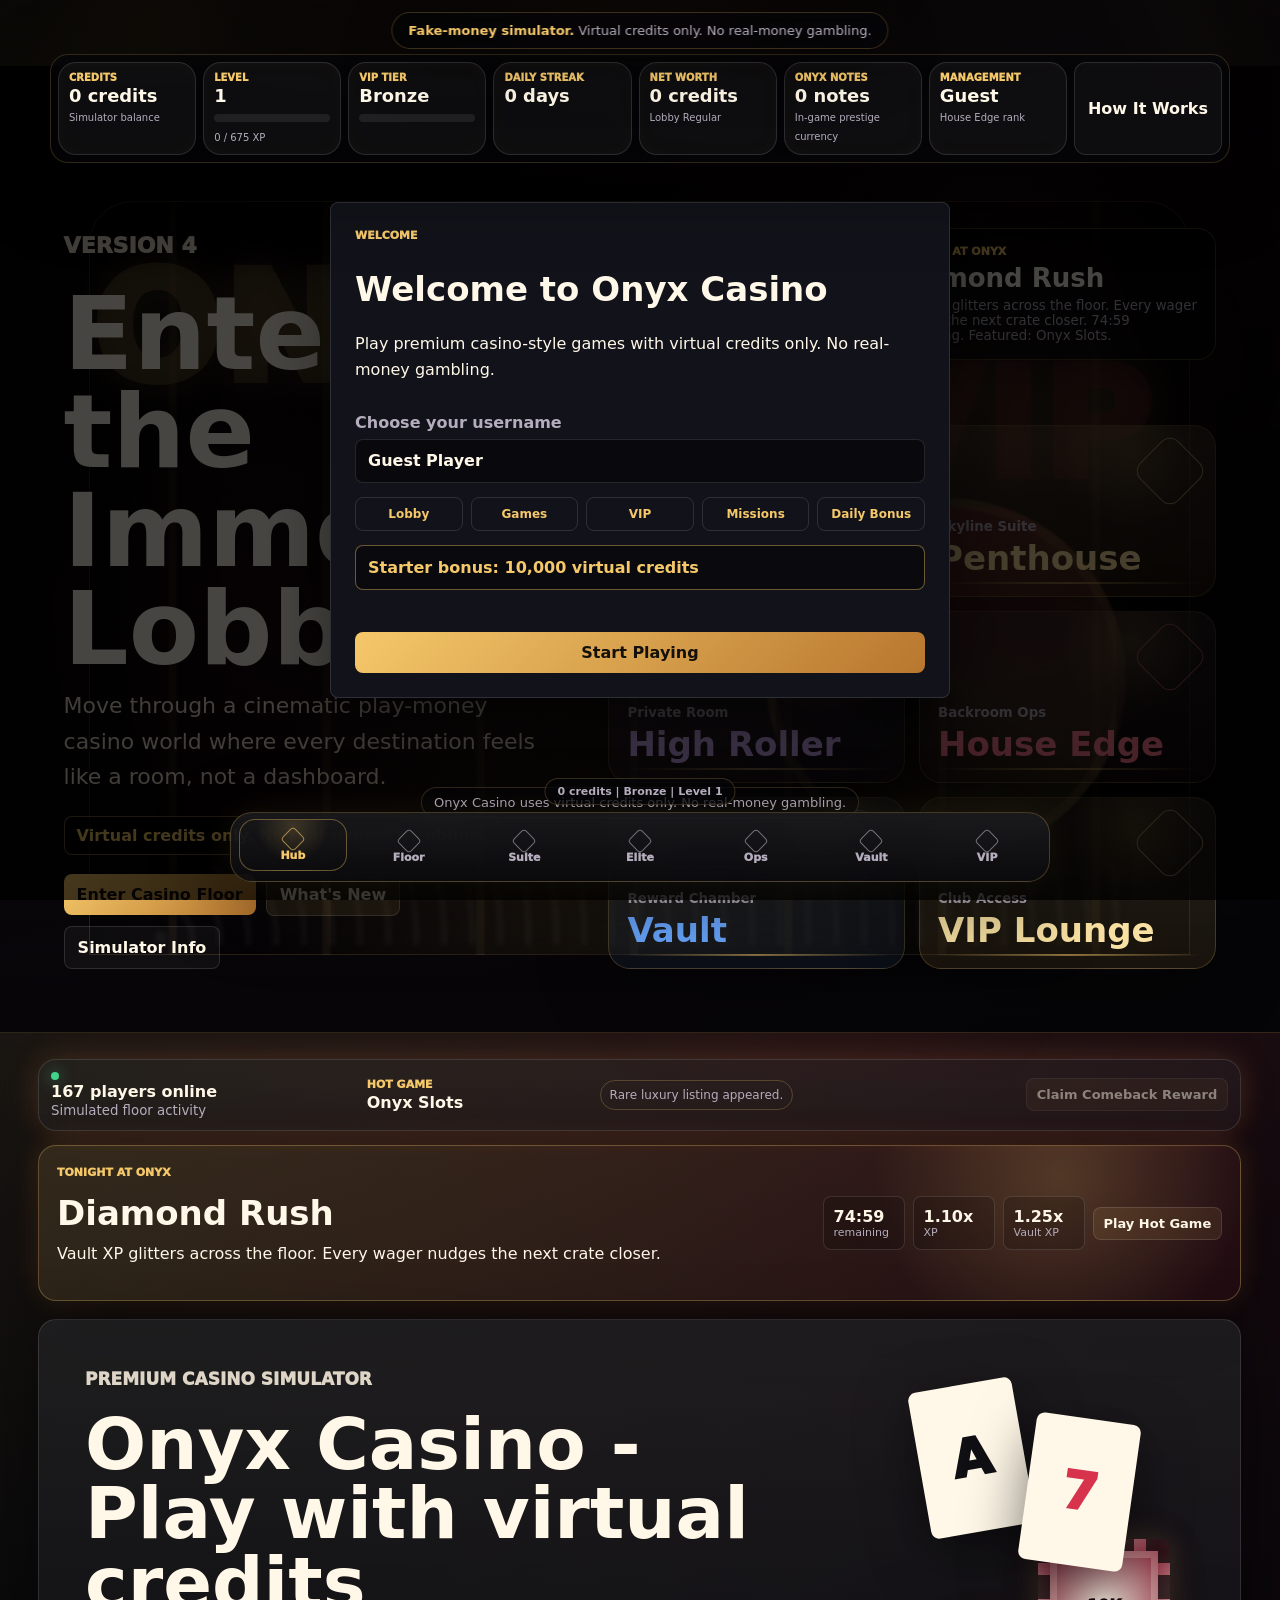
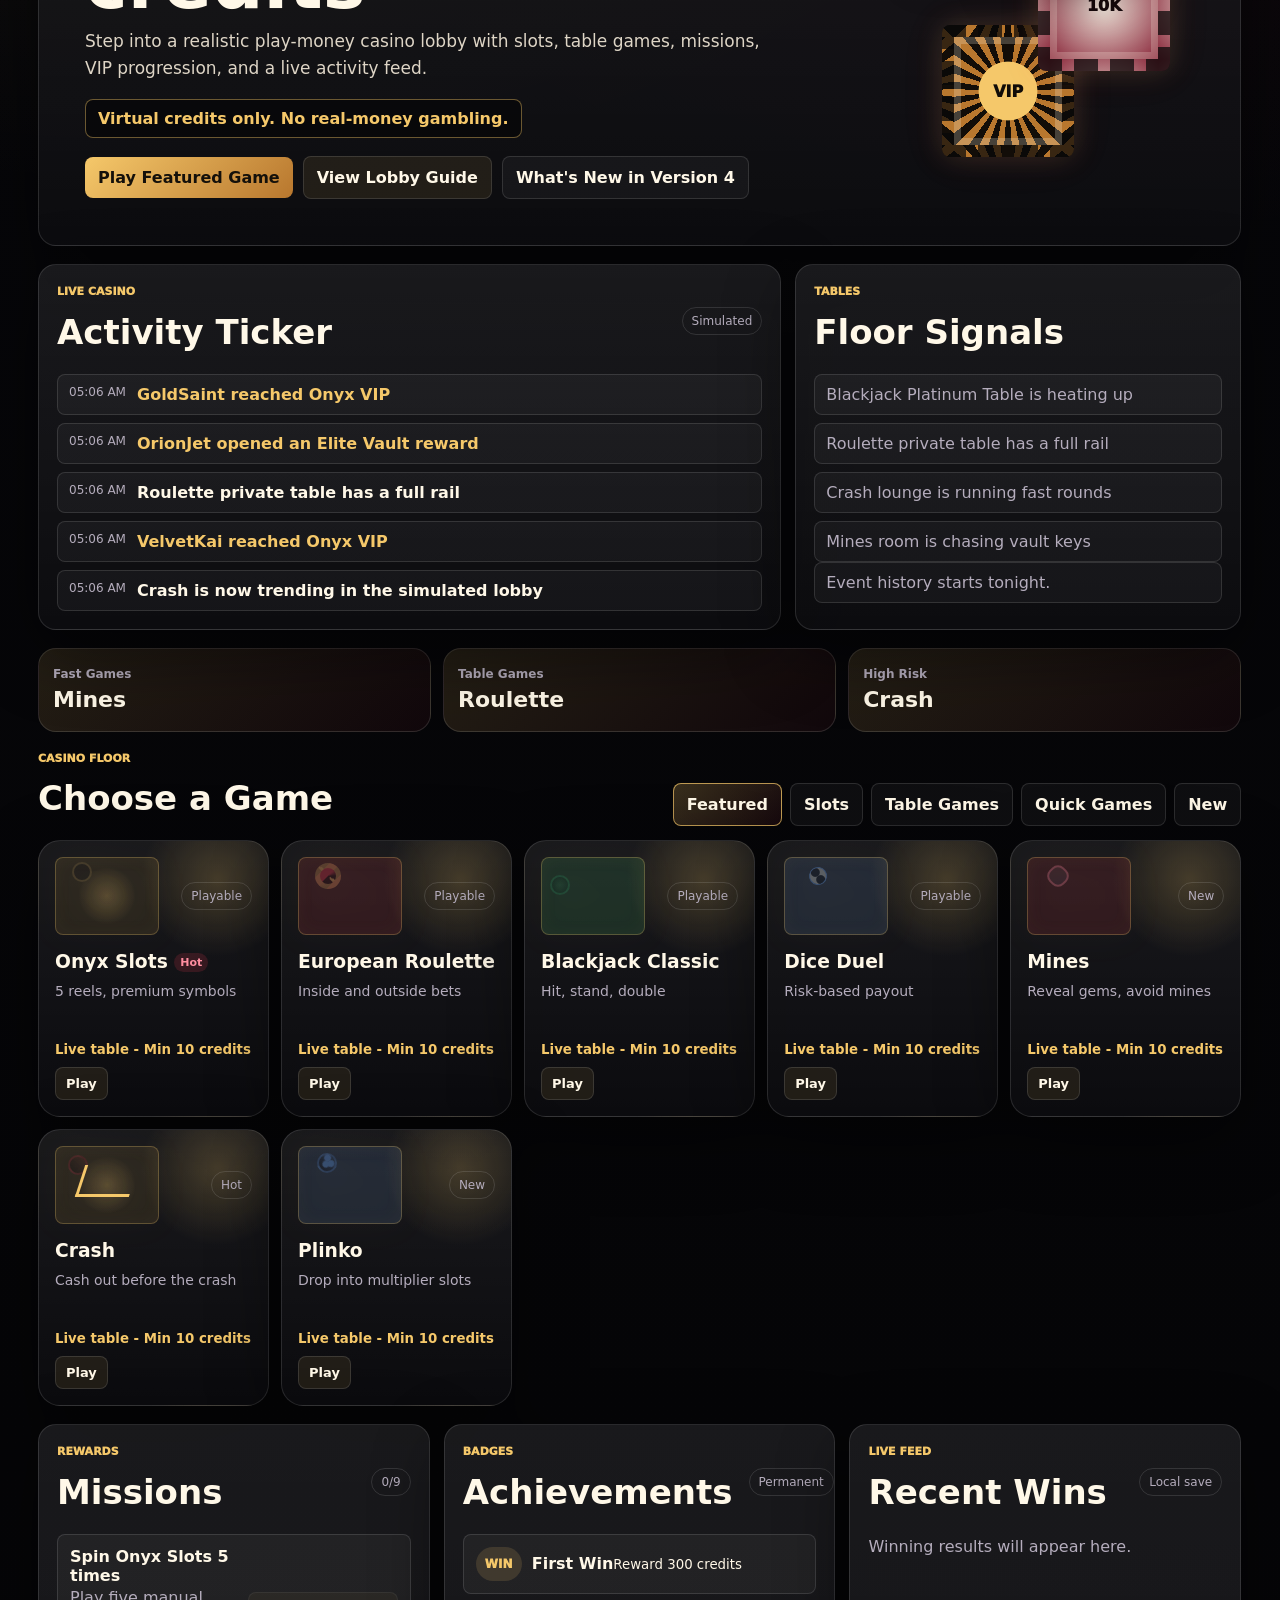
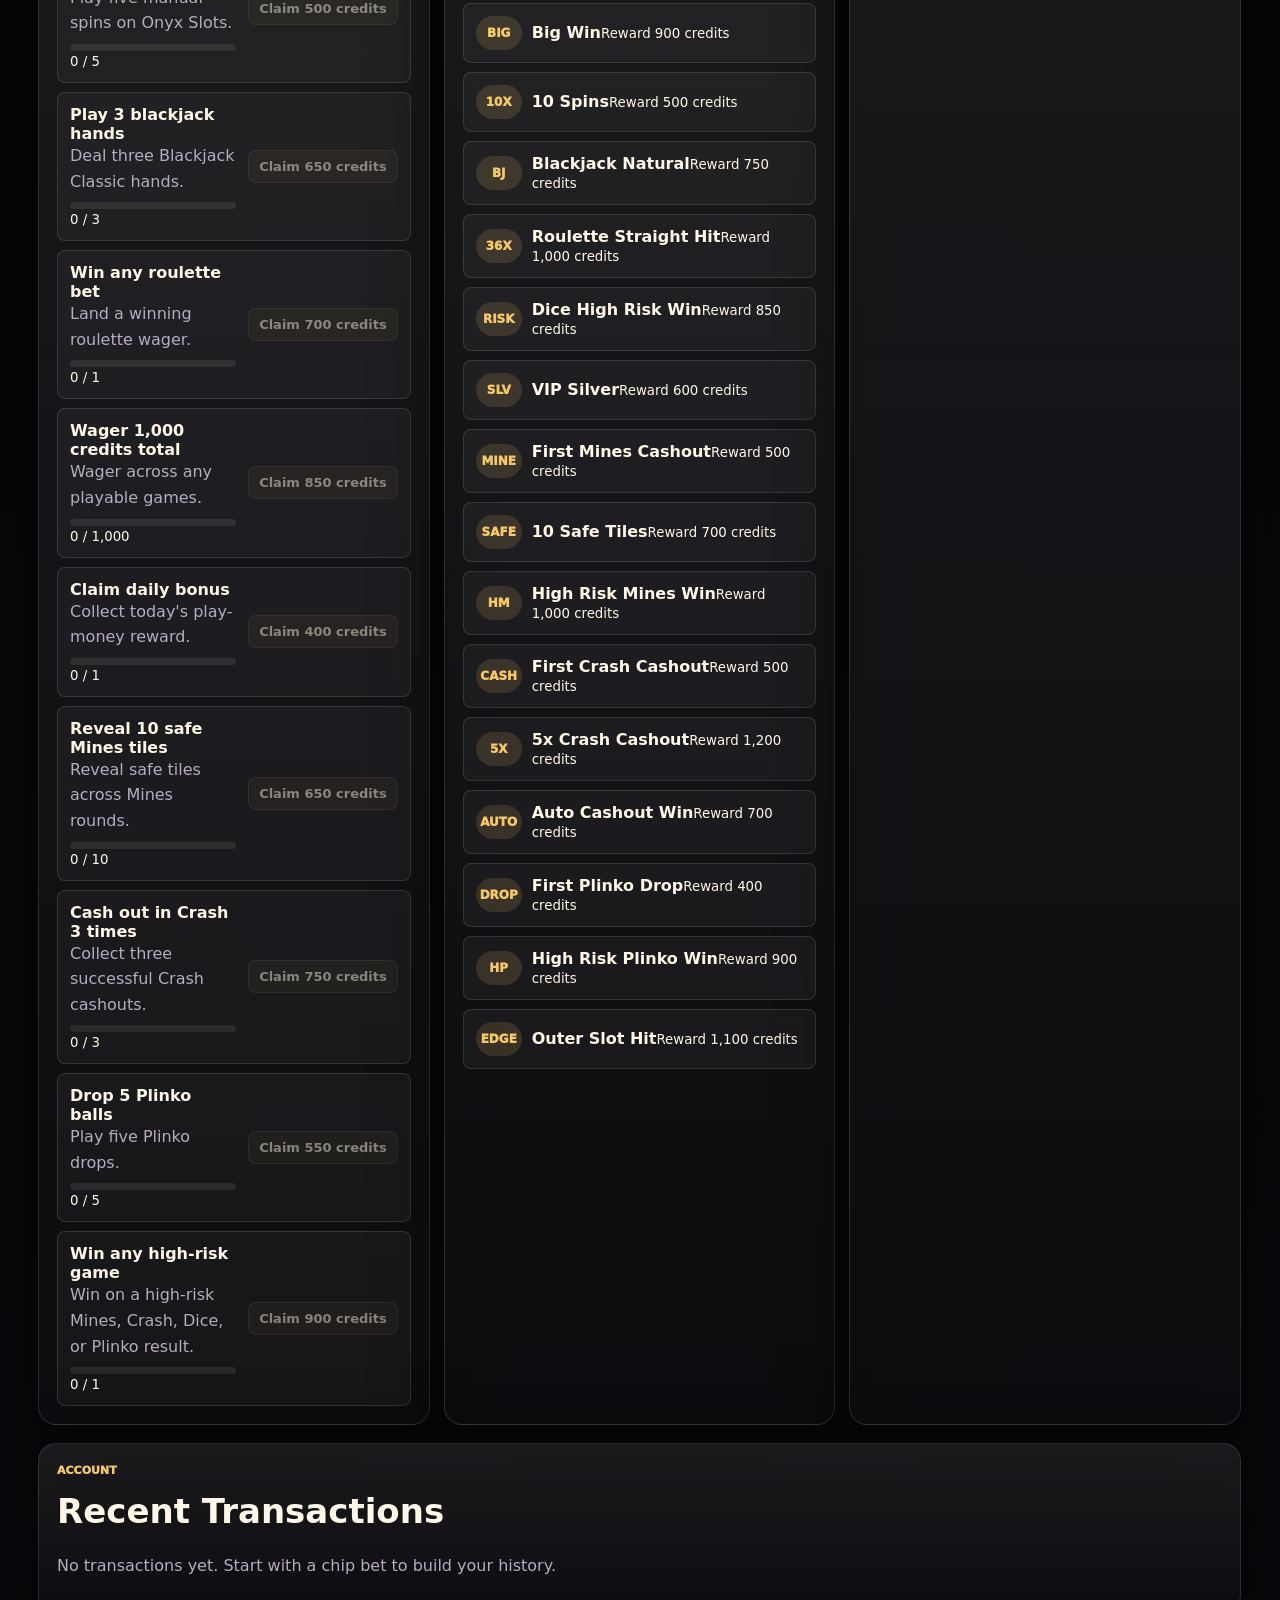
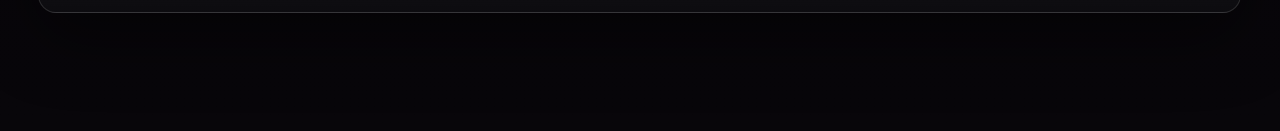
==== commit 270add64: "Add Version 5 playable world presentation" ====
--- a/index.html
+++ b/index.html
@@ -132,6 +132,31 @@
         <div id="casinoFloorStage" class="casino-floor-stage" tabindex="0" aria-label="Interactive casino floor. Use WASD or arrow keys to move, E to interact.">
           <div class="floor-vignette"></div>
           <div class="floor-carpet"></div>
+          <div id="featuredFloorTable" class="featured-floor-table hot-zone" data-open-game="crash" aria-hidden="true">
+            <span class="visual-asset visual-roulette"></span>
+            <strong id="featuredFloorGame">Tonight's Center Table</strong>
+            <small id="featuredFloorMeta">Event table warming up</small>
+          </div>
+          <div class="floor-zone-map" aria-label="Playable casino zones">
+            <button class="floor-zone zone-blackjack" data-floor-object="blackjack" data-target-view="blackjack" style="--x:53;--y:45">
+              <span class="visual-asset visual-blackjack"></span><small>Min 10 credits</small><strong>Blackjack Pit</strong><em>Dealer ready</em>
+            </button>
+            <button class="floor-zone zone-roulette" data-floor-object="roulette" data-target-view="roulette" style="--x:28;--y:45">
+              <span class="visual-asset visual-roulette"></span><small>Min 10 credits</small><strong>Roulette Zone</strong><em>Wheel live</em>
+            </button>
+            <button class="floor-zone zone-slots" data-floor-object="slots" data-target-view="slots" style="--x:17;--y:70">
+              <span class="visual-asset visual-slots"></span><small>Hot lights</small><strong>Slot Bank</strong><em>Jackpot buzz</em>
+            </button>
+            <button class="floor-zone zone-arcade" data-floor-object="crash" data-target-view="crash" style="--x:73;--y:50">
+              <span class="visual-asset visual-arcade"></span><small>Fast games</small><strong>Crash Arcade</strong><em>Multiplier rising</em>
+            </button>
+            <button class="floor-zone zone-plinko" data-floor-object="plinko" data-target-view="plinko" style="--x:66;--y:72">
+              <span class="visual-asset visual-plinko"></span><small>Drop board</small><strong>Plinko Wall</strong><em>Lights pulsing</em>
+            </button>
+            <button class="floor-zone zone-risk" data-floor-object="mines" data-target-view="mines" style="--x:36;--y:75">
+              <span class="visual-asset visual-gem"></span><small>Mines / Dice</small><strong>Risk Corner</strong><em>Choose your edge</em>
+            </button>
+          </div>
           <div id="floorParticles" class="floor-particles" aria-hidden="true"></div>
           <div id="floorNpcLayer" class="floor-npc-layer" aria-hidden="true"></div>
 
@@ -342,6 +367,12 @@
           <button class="ghost" data-view="lobby">Back to Lobby</button>
         </div>
         <section class="penthouse-hero panel">
+          <div class="showroom-window" aria-hidden="true">
+            <span class="city-light"></span><span class="city-light"></span><span class="city-light"></span>
+          </div>
+          <div class="showroom-pedestal" aria-hidden="true">
+            <span id="penthouseFeaturedVisual" class="visual-asset visual-chip"></span>
+          </div>
           <div>
             <p class="eyebrow">Lifestyle Progression</p>
             <h2 id="penthousePrestige">Lobby Regular</h2>
@@ -458,6 +489,11 @@
           <button class="ghost" data-view="lobby">Back to Lobby</button>
         </div>
         <section class="panel vault-hero">
+          <div class="vault-door-visual" aria-hidden="true">
+            <span class="vault-ring ring-one"></span>
+            <span class="vault-ring ring-two"></span>
+            <span class="vault-handle"></span>
+          </div>
           <div>
             <p class="eyebrow">Vault Progress</p>
             <h2 id="vaultLevelText">Level 1</h2>
@@ -510,6 +546,7 @@
         </div>
         <section class="panel high-roller-hero">
           <div class="high-roller-door" aria-hidden="true"><span></span></div>
+          <div class="vip-host-silhouette" aria-hidden="true"></div>
           <div>
             <p class="eyebrow">Status Gate</p>
             <h2 id="highRollerStatus">Invitation locked</h2>
@@ -550,6 +587,9 @@
 
         <section id="houseEdgeUnlocked" hidden>
           <section class="panel ops-hero">
+            <div class="control-room-wall" aria-hidden="true">
+              <span>CAM 01</span><span>CAM 02</span><span>CAM 03</span><span>CAM 04</span>
+            </div>
             <div>
               <p class="eyebrow">Backroom Dashboard</p>
               <h2 id="houseRankText">Guest</h2>
--- a/styles/main.css
+++ b/styles/main.css
@@ -2867,3 +2867,547 @@
 body.quiet-atmosphere .scene-transition {
   animation: none !important;
 }
+
+/* Version 5: Playable World graphics pass */
+:root {
+  --camera-x: 0;
+  --camera-y: 0;
+}
+
+.visual-asset {
+  position: relative;
+  display: block;
+  width: 86px;
+  height: 64px;
+  color: var(--gold);
+  filter: drop-shadow(0 0 18px rgba(245, 200, 106, 0.18));
+}
+.visual-asset::before,
+.visual-asset::after {
+  content: "";
+  position: absolute;
+  inset: 0;
+}
+.visual-chip::before {
+  inset: 5px 16px;
+  border: 8px dashed currentColor;
+  border-radius: 50%;
+  background: radial-gradient(circle, rgba(245,200,106,0.3) 0 34%, transparent 35%);
+}
+.visual-diamond::before,
+.visual-gem::before {
+  inset: 8px 20px;
+  border: 2px solid currentColor;
+  border-radius: 8px;
+  background: linear-gradient(135deg, rgba(255,255,255,0.18), rgba(105,167,255,0.16));
+  transform: rotate(45deg);
+}
+.visual-watch::before {
+  inset: 8px 25px;
+  border: 3px solid currentColor;
+  border-radius: 50%;
+  background: radial-gradient(circle, rgba(255,248,232,0.16), rgba(5,5,7,0.92));
+}
+.visual-watch::after {
+  left: 38px;
+  top: 0;
+  width: 10px;
+  height: 64px;
+  border-radius: 999px;
+  background: linear-gradient(180deg, rgba(245,200,106,0.55), rgba(120,74,22,0.4));
+}
+.visual-car::before {
+  inset: 28px 8px 12px;
+  border-radius: 34px 34px 12px 12px;
+  background: linear-gradient(90deg, rgba(215,51,77,0.2), rgba(245,200,106,0.52));
+  box-shadow: inset 18px -10px 0 rgba(5,5,7,0.28);
+}
+.visual-car::after {
+  inset: auto 16px 6px;
+  height: 14px;
+  border-radius: 999px;
+  background: radial-gradient(circle at 16px 7px, #050507 0 6px, transparent 7px), radial-gradient(circle at calc(100% - 16px) 7px, #050507 0 6px, transparent 7px);
+}
+.visual-jet::before {
+  inset: 16px 6px;
+  clip-path: polygon(0 52%, 74% 36%, 100% 50%, 74% 64%, 0 48%, 28% 52%);
+  background: linear-gradient(90deg, rgba(255,248,232,0.18), rgba(245,200,106,0.62));
+}
+.visual-sculpture::before {
+  inset: 6px 28px;
+  border-radius: 40% 40% 12px 12px;
+  background: linear-gradient(135deg, #050507, rgba(245,200,106,0.38));
+  transform: skewX(-8deg);
+}
+.visual-sofa::before {
+  inset: 28px 8px 10px;
+  border-radius: 18px;
+  background: linear-gradient(180deg, rgba(215,51,77,0.38), rgba(75,10,22,0.72));
+}
+.visual-sofa::after {
+  inset: 18px 18px 28px;
+  border-radius: 14px 14px 4px 4px;
+  background: rgba(245,200,106,0.18);
+}
+.visual-black-card::before {
+  inset: 7px 14px;
+  border: 1px solid rgba(245,200,106,0.7);
+  border-radius: 8px;
+  background: linear-gradient(135deg, #030305, #19120a);
+  transform: rotate(-6deg);
+}
+.visual-roulette::before {
+  inset: 5px 16px;
+  border: 5px solid rgba(245,200,106,0.72);
+  border-radius: 50%;
+  background: conic-gradient(var(--red), #08080c 0.12turn 0.2turn, var(--gold) 0.2turn 0.28turn, #08080c 0.28turn 0.5turn, var(--red) 0.5turn);
+  animation: slowSpin 16s linear infinite;
+}
+.visual-blackjack::before {
+  inset: 17px 8px 8px;
+  border: 2px solid rgba(66,211,138,0.52);
+  border-radius: 50%;
+  background: radial-gradient(ellipse, rgba(66,211,138,0.3), rgba(5,25,17,0.92));
+}
+.visual-slots::before {
+  inset: 4px 16px;
+  border: 2px solid rgba(245,200,106,0.5);
+  border-radius: 10px;
+  background: repeating-linear-gradient(90deg, #111118 0 18px, rgba(245,200,106,0.18) 19px 21px);
+}
+.visual-arcade::before {
+  inset: 8px 12px;
+  border: 2px solid rgba(215,51,77,0.58);
+  border-radius: 12px;
+  background: linear-gradient(180deg, rgba(215,51,77,0.24), rgba(5,5,7,0.8));
+}
+.visual-arcade::after {
+  inset: 18px 24px 26px;
+  border-left: 3px solid var(--gold);
+  border-bottom: 3px solid var(--gold);
+  transform: skew(-18deg);
+}
+.visual-plinko::before {
+  inset: 6px 18px;
+  border: 2px solid rgba(105,167,255,0.58);
+  border-radius: 10px;
+  background:
+    radial-gradient(circle at 30% 25%, currentColor 0 3px, transparent 4px),
+    radial-gradient(circle at 70% 35%, currentColor 0 3px, transparent 4px),
+    radial-gradient(circle at 50% 60%, currentColor 0 3px, transparent 4px),
+    linear-gradient(180deg, rgba(105,167,255,0.14), rgba(5,5,7,0.82));
+}
+.visual-dice::before {
+  inset: 9px 24px;
+  border-radius: 10px;
+  background:
+    radial-gradient(circle at 30% 30%, #050507 0 4px, transparent 5px),
+    radial-gradient(circle at 70% 70%, #050507 0 4px, transparent 5px),
+    rgba(255,248,232,0.88);
+  transform: rotate(8deg);
+}
+
+.casino-floor-stage {
+  background:
+    radial-gradient(circle at calc(50% + var(--camera-x) * 16%) calc(48% + var(--camera-y) * 12%), rgba(245,200,106,0.18), transparent 24%),
+    repeating-linear-gradient(0deg, rgba(245,200,106,0.05) 0 1px, transparent 1px 52px),
+    repeating-linear-gradient(90deg, rgba(215,51,77,0.06) 0 1px, transparent 1px 68px),
+    linear-gradient(135deg, #050507, #14070c 64%, #050507);
+}
+.featured-floor-table {
+  position: absolute;
+  left: 50%;
+  top: 50%;
+  z-index: 10;
+  display: grid;
+  place-items: center;
+  width: min(260px, 24vw);
+  min-width: 190px;
+  min-height: 170px;
+  border: 1px solid rgba(245,200,106,0.34);
+  border-radius: 50%;
+  background: radial-gradient(ellipse, rgba(245,200,106,0.14), rgba(8,8,12,0.82) 68%);
+  transform: translate(-50%, -50%);
+  box-shadow: 0 0 80px rgba(245,200,106,0.12), inset 0 0 60px rgba(215,51,77,0.08);
+  text-align: center;
+}
+.featured-floor-table strong,
+.featured-floor-table small {
+  display: block;
+  max-width: 180px;
+}
+.featured-floor-table small { color: var(--muted); }
+.floor-zone {
+  position: absolute;
+  left: calc(var(--x) * 1%);
+  top: calc(var(--y) * 1%);
+  z-index: 14;
+  display: grid;
+  place-items: center;
+  gap: 4px;
+  width: 164px;
+  min-height: 154px;
+  border: 1px solid rgba(245,200,106,0.22);
+  border-radius: 26px;
+  background:
+    radial-gradient(circle at 50% 20%, rgba(245,200,106,0.18), transparent 35%),
+    linear-gradient(180deg, rgba(255,255,255,0.07), rgba(255,255,255,0.02)),
+    rgba(8,8,12,0.74);
+  color: var(--text);
+  text-align: center;
+  transform: translate(-50%, -50%);
+  box-shadow: 0 24px 60px rgba(0,0,0,0.36);
+}
+.floor-zone small,
+.floor-zone em {
+  color: var(--muted);
+  font-size: 11px;
+  font-style: normal;
+}
+.floor-zone strong { font-size: 17px; }
+.floor-zone:hover,
+.floor-zone.is-nearby,
+.hot-zone {
+  border-color: rgba(245,200,106,0.62);
+  box-shadow: 0 28px 80px rgba(0,0,0,0.44), 0 0 46px rgba(245,200,106,0.18);
+}
+.floor-zone:hover { transform: translate(-50%, -52%) scale(1.04); }
+.floor-zone .visual-asset { width: 82px; height: 60px; }
+.floor-object {
+  opacity: 0;
+  pointer-events: none;
+}
+.floor-particles span {
+  width: 5px;
+  height: 5px;
+}
+
+.showroom-window {
+  position: absolute;
+  inset: 0 0 auto 36%;
+  height: 68%;
+  background:
+    repeating-linear-gradient(90deg, transparent 0 16%, rgba(245,200,106,0.08) 16.5% 17%, transparent 17.5% 24%),
+    linear-gradient(180deg, rgba(105,167,255,0.12), transparent);
+  opacity: 0.65;
+}
+.city-light {
+  position: absolute;
+  bottom: 8%;
+  width: 8%;
+  height: 38%;
+  background: repeating-linear-gradient(0deg, rgba(245,200,106,0.3) 0 2px, transparent 2px 12px);
+}
+.city-light:nth-child(1) { left: 12%; height: 30%; }
+.city-light:nth-child(2) { left: 30%; height: 48%; }
+.city-light:nth-child(3) { right: 18%; height: 36%; }
+.showroom-pedestal {
+  position: absolute;
+  right: 8%;
+  bottom: 12%;
+  z-index: 1;
+  display: grid;
+  place-items: center;
+  width: min(280px, 34vw);
+  height: min(220px, 28vw);
+  border-radius: 50% 50% 18px 18px;
+  background:
+    radial-gradient(ellipse at 50% 20%, rgba(245,200,106,0.32), transparent 44%),
+    linear-gradient(180deg, transparent 55%, rgba(245,200,106,0.12) 56%, rgba(5,5,7,0.8));
+}
+.showroom-pedestal .visual-asset {
+  width: 150px;
+  height: 108px;
+  animation: showroomFloat 3.8s ease-in-out infinite alternate;
+}
+.income-panel {
+  background:
+    radial-gradient(circle at 82% 20%, rgba(245,200,106,0.18), transparent 24%),
+    linear-gradient(135deg, rgba(39,24,8,0.76), rgba(8,8,12,0.68));
+}
+.income-panel::before {
+  content: "";
+  float: right;
+  width: 96px;
+  height: 74px;
+  margin: 2px 0 10px 14px;
+  border: 1px solid rgba(245,200,106,0.42);
+  border-radius: 14px;
+  background: radial-gradient(circle, rgba(245,200,106,0.18), transparent 38%), linear-gradient(135deg, #050507, #251707);
+}
+.luxury-market {
+  position: relative;
+  padding: 14px;
+  border: 1px solid rgba(245,200,106,0.24);
+  border-radius: 18px;
+  background: linear-gradient(135deg, rgba(10,10,16,0.9), rgba(40,24,8,0.6));
+}
+.showroom-asset {
+  min-height: 260px;
+}
+.showroom-asset .asset-icon {
+  width: 96px;
+  height: 74px;
+  font-size: 0;
+}
+.showroom-asset.is-equipped {
+  animation: prestigeGlow 2.4s ease-in-out infinite alternate;
+}
+
+.control-room-wall {
+  position: relative;
+  display: grid;
+  grid-template-columns: repeat(2, minmax(0, 1fr));
+  gap: 10px;
+  min-height: 260px;
+}
+.control-room-wall span,
+.cctv-card {
+  border: 1px solid rgba(66,211,138,0.26);
+  border-radius: 14px;
+  background:
+    repeating-linear-gradient(0deg, rgba(66,211,138,0.06) 0 1px, transparent 1px 7px),
+    radial-gradient(circle at 50% 35%, rgba(66,211,138,0.1), transparent 34%),
+    #030707;
+  color: rgba(165,255,205,0.72);
+  box-shadow: inset 0 0 30px rgba(66,211,138,0.04);
+}
+.control-room-wall span {
+  display: grid;
+  place-items: end start;
+  padding: 10px;
+  font-size: 11px;
+  font-weight: 1000;
+}
+.control-room-wall.is-scanning span,
+.cctv-card:hover {
+  animation: monitorFlicker 0.9s ease both;
+}
+#houseRiskText {
+  color: #ff8ea0;
+  text-shadow: 0 0 16px rgba(215,51,77,0.36);
+}
+.ops-card.table-license::before,
+.ops-card.owned-table::before,
+.staff-card::before {
+  content: "";
+  display: block;
+  width: 76px;
+  height: 50px;
+  margin-bottom: 10px;
+  border: 1px solid rgba(245,200,106,0.22);
+  border-radius: 10px;
+  background: linear-gradient(135deg, rgba(245,200,106,0.16), rgba(5,5,7,0.8));
+}
+.staff-card::before {
+  border-radius: 50% 50% 12px 12px;
+  background: radial-gradient(circle at 50% 28%, rgba(255,248,232,0.28) 0 12px, transparent 13px), linear-gradient(180deg, rgba(105,167,255,0.18), rgba(5,5,7,0.8));
+}
+
+.vault-door-visual {
+  position: absolute;
+  right: 7%;
+  top: 50%;
+  width: min(300px, 34vw);
+  aspect-ratio: 1;
+  border: 10px solid rgba(245,200,106,0.26);
+  border-radius: 50%;
+  background:
+    radial-gradient(circle, rgba(105,167,255,0.12) 0 18%, transparent 19%),
+    repeating-conic-gradient(from 0deg, rgba(245,200,106,0.08) 0 8deg, rgba(5,5,7,0.1) 8deg 16deg),
+    linear-gradient(135deg, #05070a, #101826);
+  transform: translateY(-50%);
+  box-shadow: inset 0 0 70px rgba(105,167,255,0.12), 0 0 90px rgba(105,167,255,0.12);
+}
+.vault-ring {
+  position: absolute;
+  inset: 14%;
+  border: 2px solid rgba(245,200,106,0.34);
+  border-radius: 50%;
+}
+.ring-two {
+  inset: 30%;
+  border-color: rgba(105,167,255,0.34);
+  animation-direction: reverse;
+}
+.vault-door-visual.is-awake .vault-ring,
+.vault-door-visual.is-opening .vault-ring {
+  animation: slowSpin 14s linear infinite;
+}
+.vault-handle {
+  position: absolute;
+  inset: 42%;
+  border: 1px solid rgba(245,200,106,0.7);
+  border-radius: 50%;
+  background: rgba(245,200,106,0.14);
+}
+.vault-crate {
+  min-height: 210px;
+  border-radius: 20px;
+  background:
+    linear-gradient(135deg, rgba(105,167,255,0.12), rgba(245,200,106,0.08)),
+    rgba(5,8,14,0.82);
+}
+.vault-crate-icon {
+  width: 84px;
+  height: 64px;
+  border-radius: 10px;
+  background:
+    linear-gradient(90deg, transparent 45%, rgba(245,200,106,0.42) 46% 54%, transparent 55%),
+    linear-gradient(180deg, rgba(105,167,255,0.18), rgba(5,5,7,0.84));
+  box-shadow: 0 0 28px rgba(105,167,255,0.12);
+}
+
+.vip-host-silhouette {
+  position: absolute;
+  right: 14%;
+  bottom: 12%;
+  width: 70px;
+  height: 160px;
+  border-radius: 50% 50% 14px 14px;
+  background: radial-gradient(circle at 50% 14%, rgba(255,248,232,0.34) 0 20px, transparent 21px), linear-gradient(180deg, rgba(5,5,7,0.86), rgba(245,200,106,0.1));
+  filter: drop-shadow(0 0 30px rgba(245,200,106,0.16));
+}
+.high-table {
+  min-height: 230px;
+  background:
+    radial-gradient(circle at 50% 10%, rgba(245,200,106,0.18), transparent 34%),
+    linear-gradient(180deg, rgba(95,10,24,0.28), rgba(5,5,7,0.82));
+}
+.high-table::before {
+  content: "";
+  display: block;
+  width: 112px;
+  height: 62px;
+  margin-bottom: 12px;
+  border: 1px solid rgba(245,200,106,0.34);
+  border-radius: 50%;
+  background: radial-gradient(ellipse, rgba(245,200,106,0.18), rgba(5,5,7,0.88));
+}
+
+.world-game-card {
+  min-height: 250px;
+  border-radius: 22px;
+  background:
+    radial-gradient(circle at 78% 14%, rgba(245,200,106,0.2), transparent 26%),
+    linear-gradient(180deg, rgba(255,255,255,0.08), rgba(255,255,255,0.02)),
+    rgba(8,8,12,0.72);
+}
+.world-game-card .game-icon {
+  width: 104px;
+  height: 78px;
+  font-size: 0;
+}
+.world-game-card.is-hot {
+  animation: prestigeGlow 1.8s ease-in-out infinite alternate;
+}
+.table-status {
+  display: block;
+  margin: 10px 0;
+  color: var(--gold);
+  font-weight: 900;
+}
+
+.chip-trail {
+  position: fixed;
+  z-index: 500;
+  width: 13px;
+  height: 13px;
+  border: 2px solid var(--gold);
+  border-radius: 50%;
+  pointer-events: none;
+  transform: translate(-50%, -50%);
+  animation: chipTrail 0.7s ease-out forwards;
+}
+.world-burst::after {
+  content: "";
+  position: fixed;
+  inset: 0;
+  z-index: 410;
+  pointer-events: none;
+  background: radial-gradient(circle, rgba(245,200,106,0.2), transparent 46%);
+  animation: burstFade 0.52s ease-out forwards;
+}
+
+@keyframes showroomFloat {
+  to { transform: translateY(-10px) rotate(2deg); }
+}
+@keyframes prestigeGlow {
+  to { box-shadow: 0 32px 90px rgba(0,0,0,0.44), 0 0 42px rgba(245,200,106,0.24); }
+}
+@keyframes monitorFlicker {
+  0%, 100% { filter: brightness(1); }
+  22% { filter: brightness(1.45) contrast(1.2); }
+  30% { filter: brightness(0.65); }
+  42% { filter: brightness(1.3); }
+}
+@keyframes chipTrail {
+  to { opacity: 0; transform: translate(-50%, -180%) scale(1.8); }
+}
+@keyframes burstFade {
+  to { opacity: 0; transform: scale(1.2); }
+}
+
+@media (max-width: 820px) {
+  .featured-floor-table {
+    width: 150px;
+    min-width: 150px;
+    min-height: 124px;
+  }
+  .floor-zone {
+    width: 118px;
+    min-height: 118px;
+    border-radius: 18px;
+  }
+  .floor-zone .visual-asset {
+    width: 62px;
+    height: 46px;
+  }
+  .floor-zone strong {
+    font-size: 13px;
+  }
+  .floor-zone em {
+    display: none;
+  }
+  .showroom-pedestal,
+  .vault-door-visual,
+  .vip-host-silhouette {
+    opacity: 0.34;
+  }
+}
+
+@media (max-width: 560px) {
+  .floor-zone {
+    width: 96px;
+    min-height: 96px;
+    padding: 7px;
+  }
+  .floor-zone small {
+    display: none;
+  }
+  .featured-floor-table {
+    top: 54%;
+    width: 124px;
+    min-width: 124px;
+    min-height: 100px;
+  }
+  .showroom-pedestal,
+  .vault-door-visual,
+  .vip-host-silhouette,
+  .control-room-wall {
+    display: none;
+  }
+  .world-game-card,
+  .showroom-asset,
+  .high-table {
+    min-height: 190px;
+  }
+}
+
+body.reduced-motion .visual-roulette::before,
+body.reduced-motion .showroom-pedestal .visual-asset,
+body.reduced-motion .vault-door-visual *,
+body.reduced-motion .world-game-card.is-hot,
+body.reduced-motion .showroom-asset.is-equipped {
+  animation: none !important;
+}
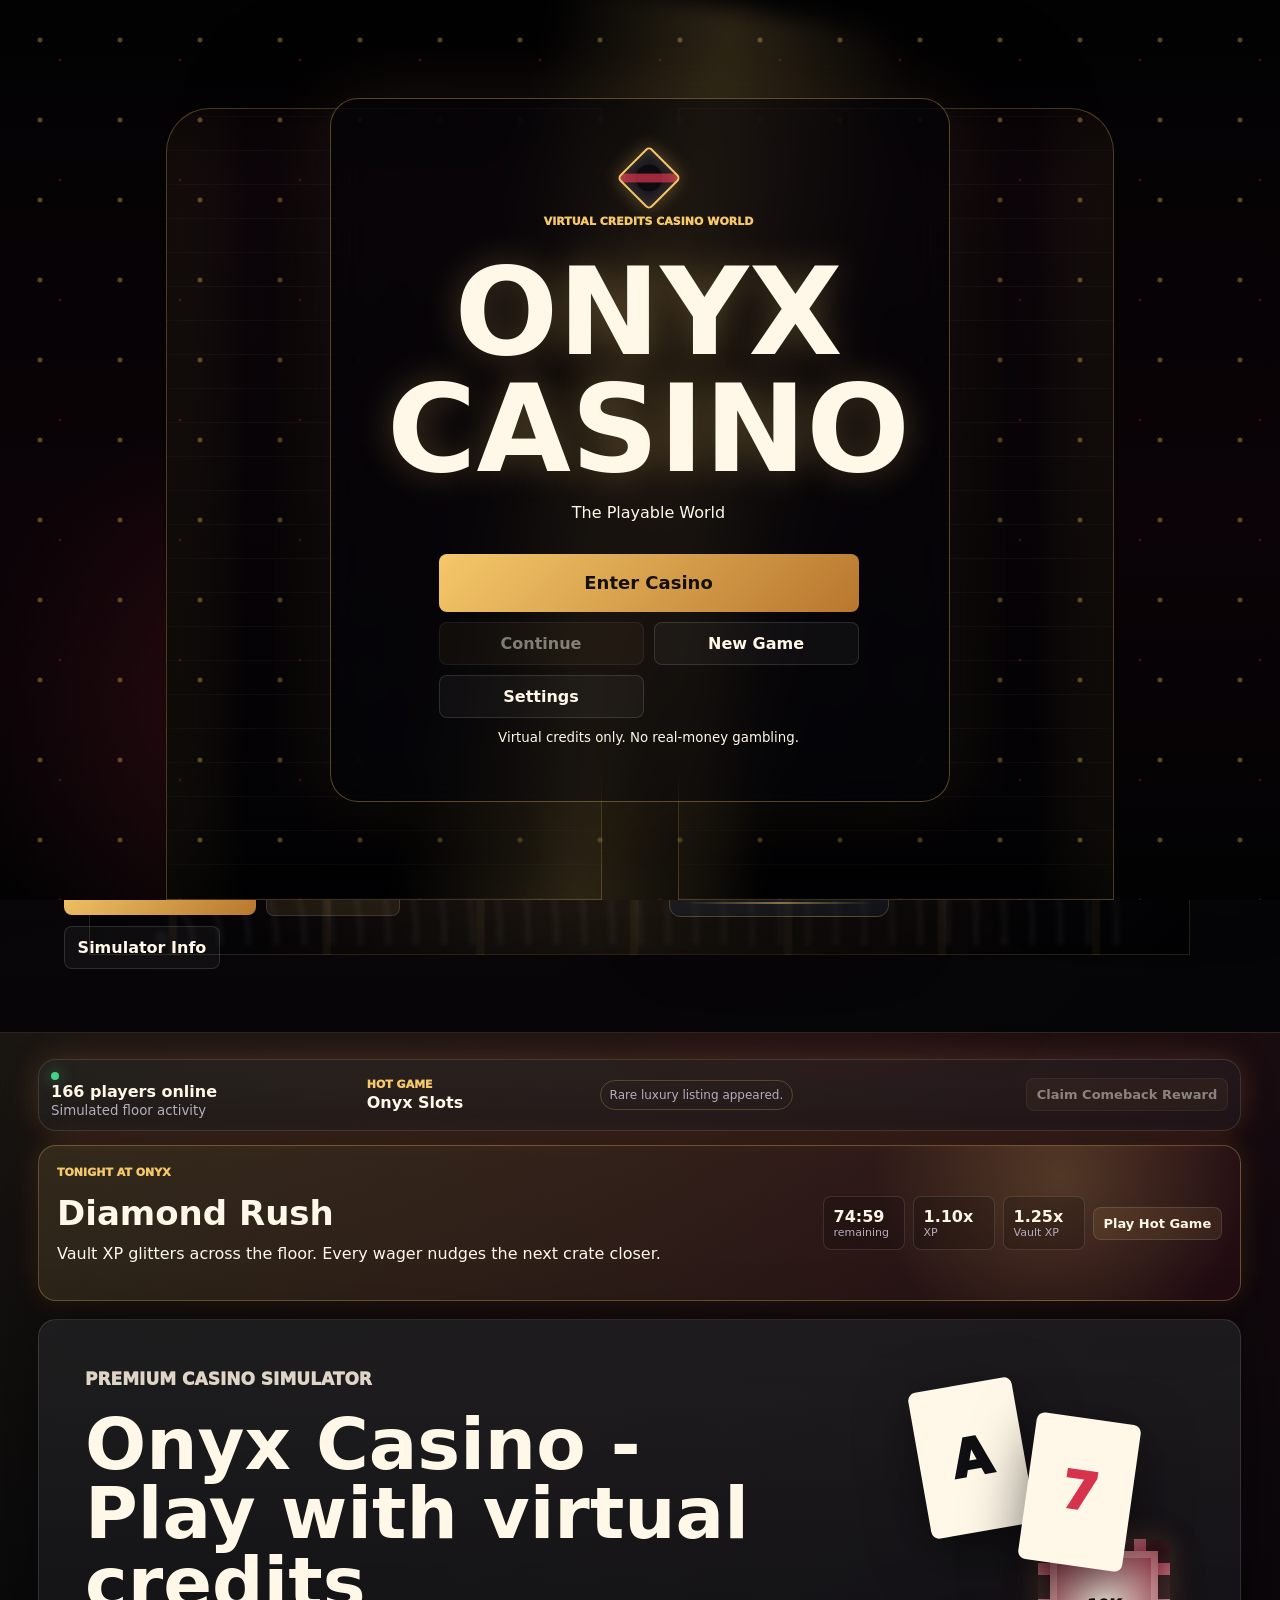
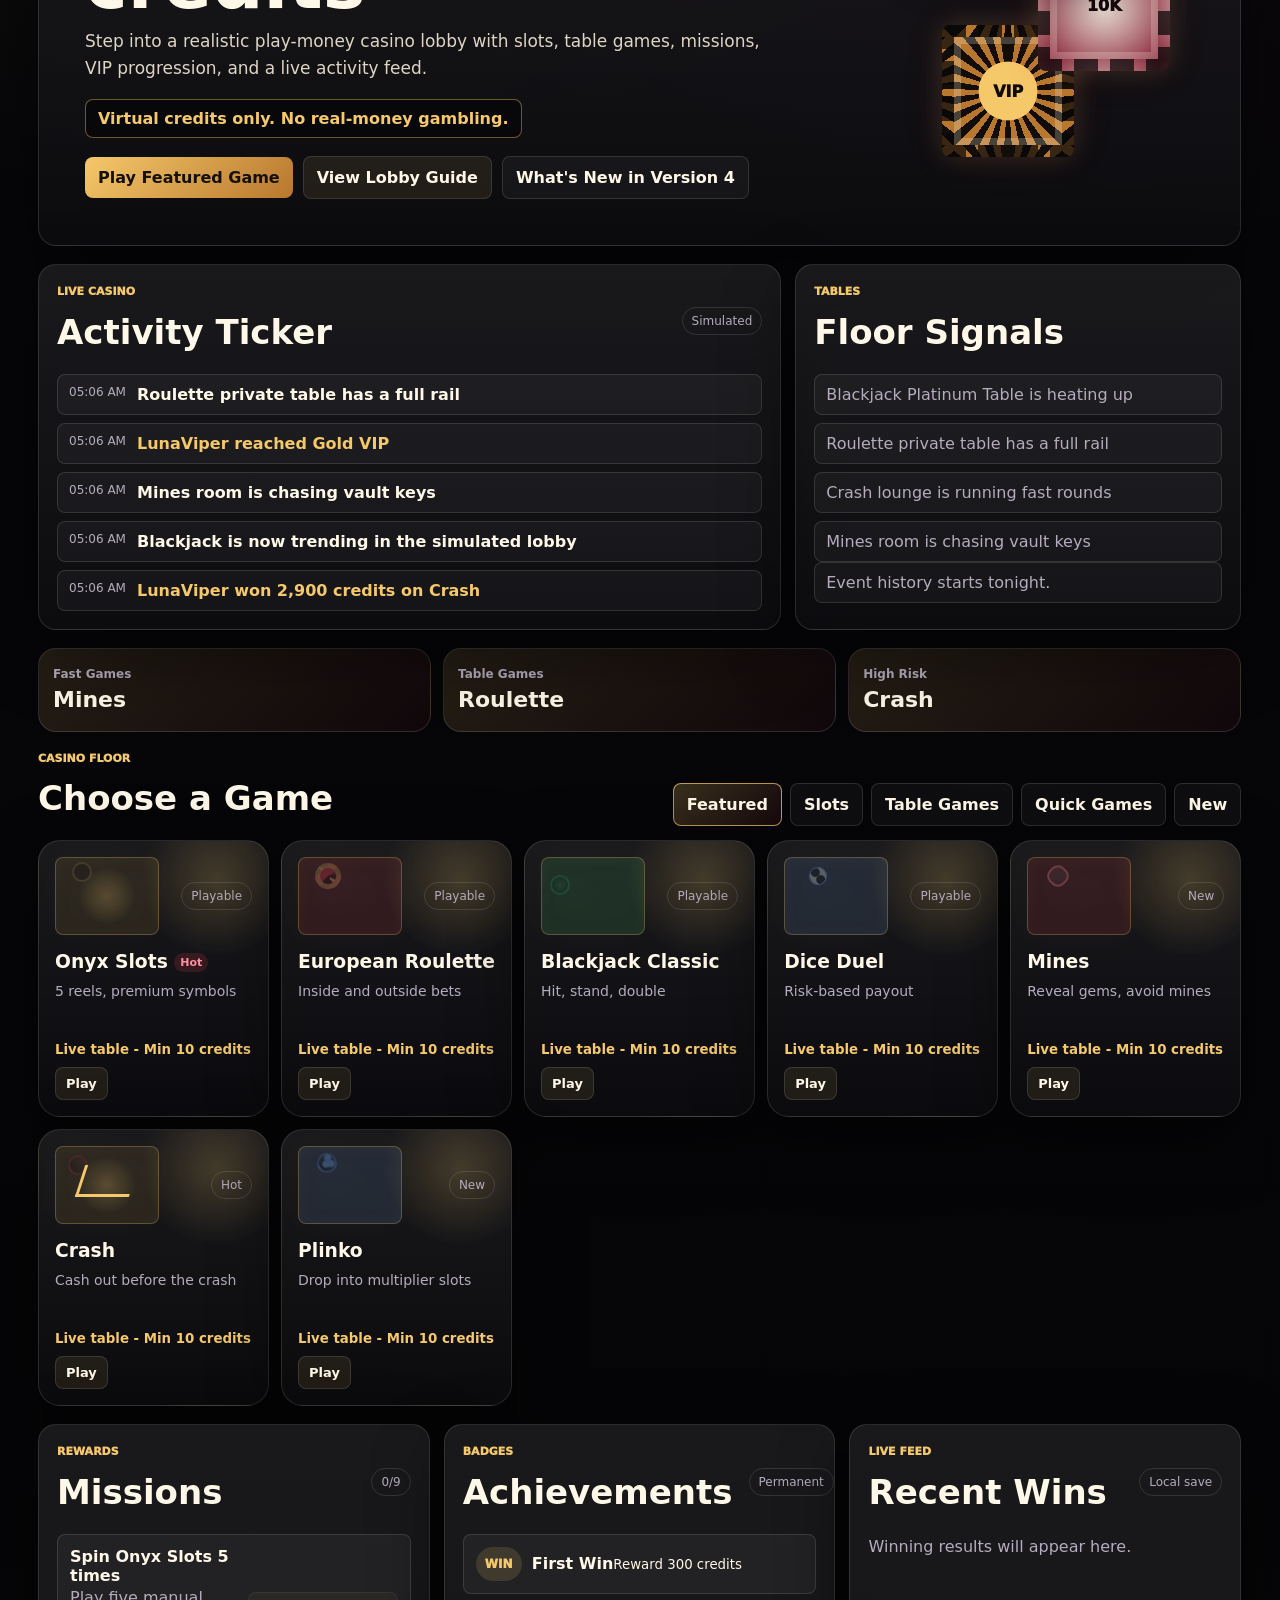
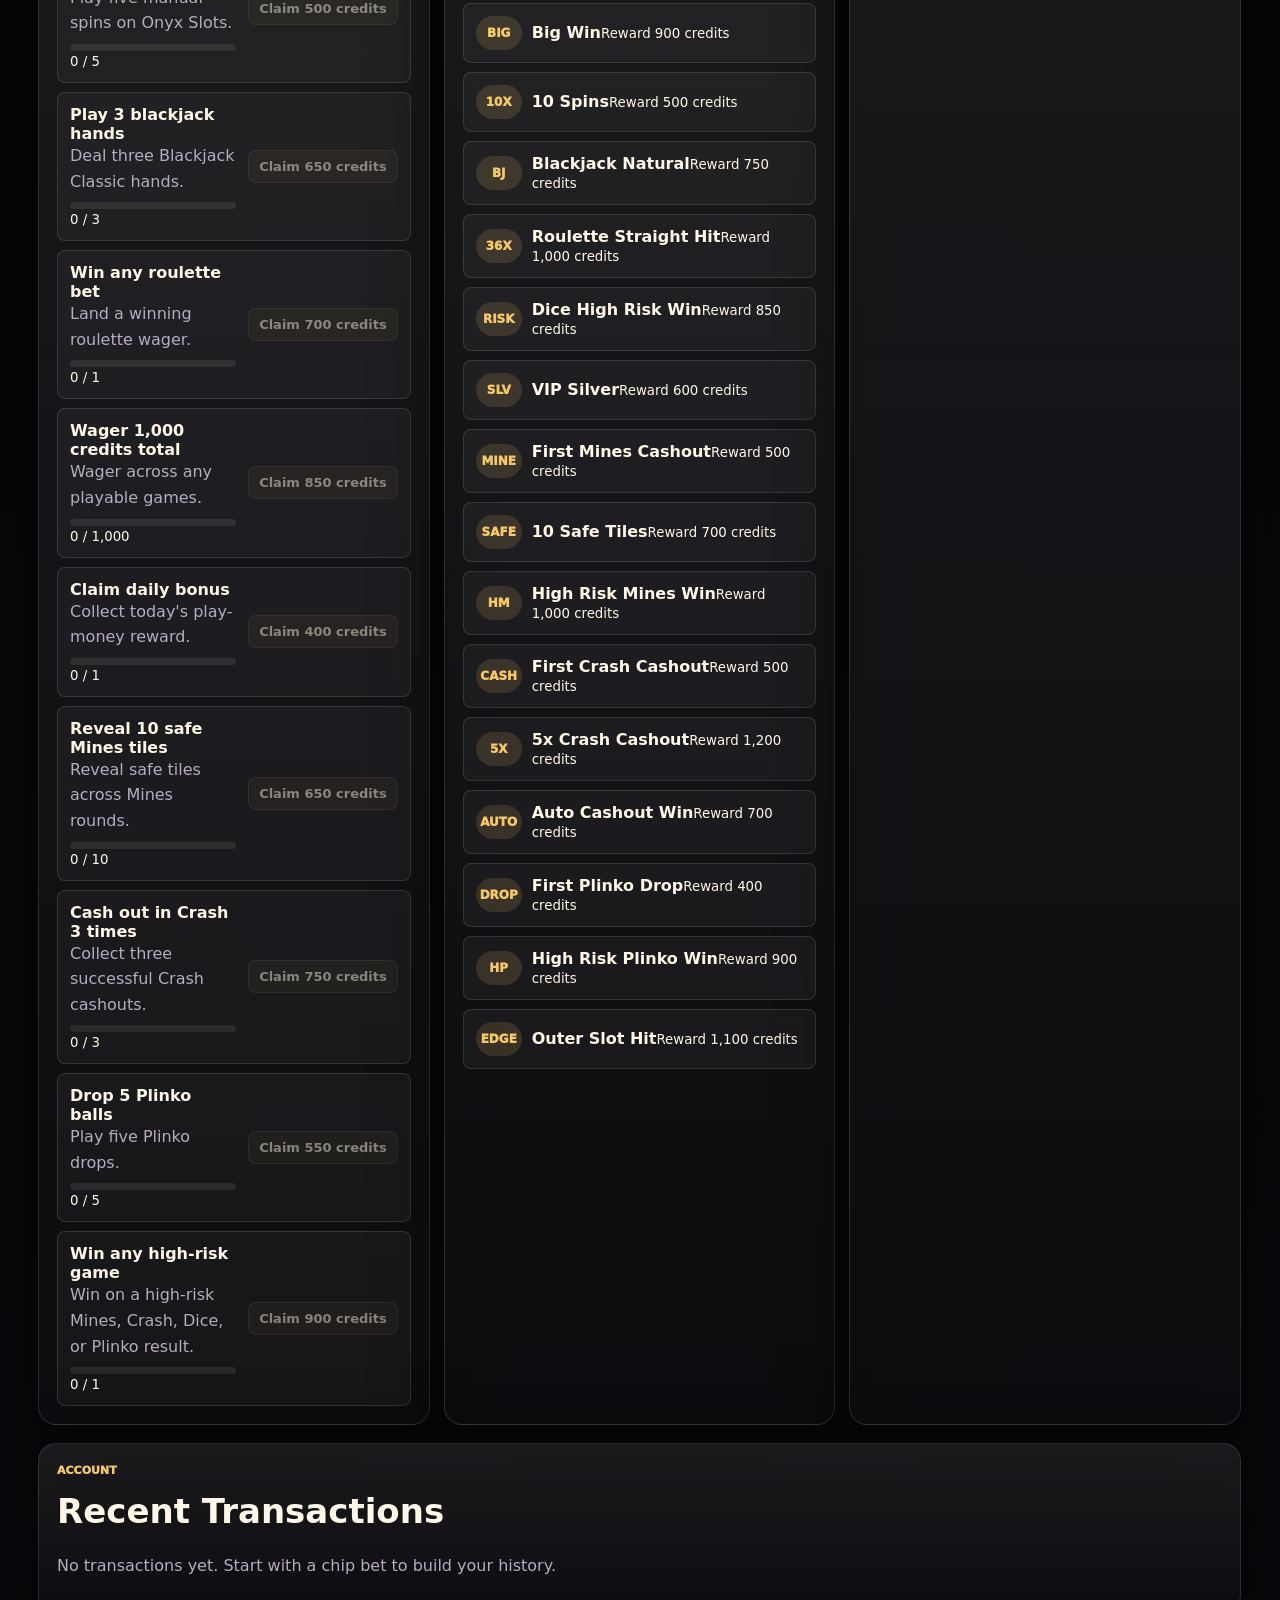
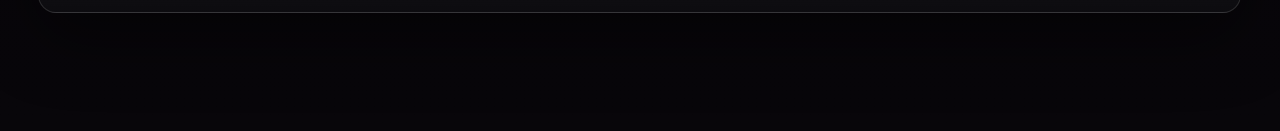
==== commit c7fe72f9: "Add Version 6 true game experience rebuild" ====
--- a/index.html
+++ b/index.html
@@ -20,6 +20,51 @@
   <div class="age-safe-banner" role="note">
     <strong>Fake-money simulator.</strong> Virtual credits only. No real-money gambling.
   </div>
+
+  <section id="titleScreen" class="title-screen is-visible" aria-label="Onyx Casino title screen">
+    <div class="title-bg" aria-hidden="true">
+      <span class="title-door left"></span>
+      <span class="title-door right"></span>
+      <span class="title-light"></span>
+      <span class="title-particles"></span>
+    </div>
+    <div class="title-card">
+      <span class="onyx-logo-mark title-logo" aria-hidden="true"></span>
+      <p class="eyebrow">Virtual credits casino world</p>
+      <h1>ONYX CASINO</h1>
+      <p>The Playable World</p>
+      <div class="title-actions">
+        <button id="enterCasinoBtn" class="primary">Enter Casino</button>
+        <button id="continueGameBtn" class="secondary">Continue</button>
+        <button id="newGameBtn" class="ghost">New Game</button>
+        <button id="titleSettingsBtn" class="ghost">Settings</button>
+      </div>
+      <small>Virtual credits only. No real-money gambling.</small>
+    </div>
+  </section>
+
+  <div id="entranceIntro" class="entrance-intro" aria-hidden="true">
+    <span class="intro-door left"></span>
+    <span class="intro-door right"></span>
+    <strong>Welcome to Onyx</strong>
+  </div>
+
+  <div id="roomSplash" class="room-splash" aria-live="polite" aria-hidden="true">
+    <div><span data-room-subtitle>Entering</span><strong data-room-title>Onyx Casino</strong></div>
+  </div>
+
+  <div id="gameHud" class="game-hud" aria-label="Game status HUD">
+    <div class="hud-chip"><span>Credits</span><strong data-hud-credits>0 credits</strong></div>
+    <div class="hud-badge"><span>VIP</span><strong data-hud-vip>Bronze</strong></div>
+    <div class="hud-location"><span data-hud-location>Title Screen</span><small data-hud-title>Lobby Regular</small></div>
+    <button id="pauseBtn" class="hud-menu" aria-label="Open pause menu">Menu</button>
+  </div>
+
+  <aside id="objectiveTracker" class="objective-tracker" aria-label="Current objectives">
+    <span>Main Objective</span>
+    <strong data-objective-title>Enter the Casino</strong>
+    <small data-objective-detail>Start your first Onyx session.</small>
+  </aside>
 
   <div class="app-shell">
     <aside class="sidebar" aria-label="Main navigation">
@@ -1188,6 +1233,24 @@
     </div>
   </div>
 
+  <section id="pauseMenu" class="pause-menu" aria-hidden="true">
+    <div class="pause-card" role="dialog" aria-modal="true" aria-labelledby="pauseTitle">
+      <p class="eyebrow">Game Menu</p>
+      <h2 id="pauseTitle">Paused</h2>
+      <div class="pause-actions">
+        <button id="resumeBtn" class="primary">Resume</button>
+        <button class="secondary" data-view="profile">Profile</button>
+        <button class="secondary" data-view="rewards">Rewards</button>
+        <button class="secondary" data-view="settings">Settings</button>
+        <button id="pauseExportBtn" class="ghost">Export Save</button>
+        <button class="ghost" data-view="help">Help</button>
+        <button id="returnTitleBtn" class="ghost">Return to Title</button>
+      </div>
+      <textarea id="pauseSaveBox" readonly placeholder="Exported save JSON appears here."></textarea>
+      <small>Virtual credits only. No real-money gambling.</small>
+    </div>
+  </section>
+
   <nav class="immersive-nav" aria-label="Game navigation">
     <button data-view="lobby" class="is-active"><span>Hub</span></button>
     <button data-view="floor"><span>Floor</span></button>
--- a/styles/main.css
+++ b/styles/main.css
@@ -3411,3 +3411,549 @@
 body.reduced-motion .showroom-asset.is-equipped {
   animation: none !important;
 }
+
+/* Version 6: true game experience shell */
+.title-screen {
+  position: fixed;
+  inset: 0;
+  z-index: 900;
+  display: none;
+  place-items: center;
+  overflow: hidden;
+  background:
+    radial-gradient(circle at 50% 34%, rgba(245,200,106,0.14), transparent 24%),
+    radial-gradient(circle at 20% 80%, rgba(215,51,77,0.16), transparent 24%),
+    linear-gradient(180deg, #020203, #0b0307 58%, #020203);
+}
+.title-screen.is-visible { display: grid; }
+.title-bg {
+  position: absolute;
+  inset: 0;
+}
+.title-door {
+  position: absolute;
+  top: 12%;
+  bottom: 0;
+  width: 34%;
+  border: 1px solid rgba(245,200,106,0.22);
+  background:
+    linear-gradient(90deg, rgba(245,200,106,0.08), transparent 18% 82%, rgba(245,200,106,0.08)),
+    repeating-linear-gradient(0deg, rgba(255,255,255,0.035) 0 1px, transparent 1px 34px),
+    linear-gradient(180deg, #10070b, #030305);
+  box-shadow: inset 0 0 90px rgba(0,0,0,0.8);
+}
+.title-door.left { left: 13%; border-radius: 44px 0 0 0; }
+.title-door.right { right: 13%; border-radius: 0 44px 0 0; }
+.title-light {
+  position: absolute;
+  left: 50%;
+  top: 0;
+  width: 28vw;
+  height: 120vh;
+  background: linear-gradient(90deg, transparent, rgba(245,200,106,0.18), transparent);
+  filter: blur(12px);
+  transform: translateX(-50%) rotate(10deg);
+  animation: titleSweep 5s ease-in-out infinite alternate;
+}
+.title-particles {
+  position: absolute;
+  inset: 0;
+  background-image:
+    radial-gradient(circle, rgba(245,200,106,0.34) 0 2px, transparent 3px),
+    radial-gradient(circle, rgba(215,51,77,0.22) 0 1px, transparent 2px);
+  background-size: 80px 80px, 120px 120px;
+  animation: titleParticles 18s linear infinite;
+}
+.title-card {
+  position: relative;
+  z-index: 2;
+  display: grid;
+  justify-items: center;
+  gap: 12px;
+  width: min(620px, calc(100vw - 32px));
+  padding: clamp(28px, 6vw, 56px);
+  border: 1px solid rgba(245,200,106,0.34);
+  border-radius: 28px;
+  background: rgba(5,5,8,0.54);
+  text-align: center;
+  backdrop-filter: blur(20px);
+  box-shadow: 0 40px 140px rgba(0,0,0,0.55), 0 0 80px rgba(245,200,106,0.1);
+}
+.title-logo {
+  width: 46px;
+  height: 46px;
+  animation: logoGlow 2.8s ease-in-out infinite alternate;
+}
+.title-card h1 {
+  margin: 0;
+  font-size: clamp(52px, 12vw, 122px);
+  letter-spacing: 0;
+  text-shadow: 0 0 36px rgba(245,200,106,0.28);
+}
+.title-actions {
+  display: grid;
+  grid-template-columns: repeat(2, minmax(0, 1fr));
+  gap: 10px;
+  width: min(420px, 100%);
+}
+.title-actions button:first-child {
+  grid-column: 1 / -1;
+  min-height: 58px;
+  font-size: 18px;
+}
+.title-screen.is-entering .title-door.left { animation: doorLeft 1s cubic-bezier(.2,.8,.2,1) forwards; }
+.title-screen.is-entering .title-door.right { animation: doorRight 1s cubic-bezier(.2,.8,.2,1) forwards; }
+.title-screen.is-entering .title-card { animation: titleFade 0.8s ease forwards; }
+
+.entrance-intro {
+  position: fixed;
+  inset: 0;
+  z-index: 880;
+  display: none;
+  place-items: center;
+  overflow: hidden;
+  background: rgba(0,0,0,0.82);
+  color: var(--gold);
+  font-size: clamp(32px, 8vw, 88px);
+  font-weight: 1000;
+  text-transform: uppercase;
+}
+.entrance-intro.is-playing { display: grid; animation: introFade 1.05s ease both; }
+.intro-door {
+  position: absolute;
+  top: 0;
+  bottom: 0;
+  width: 50%;
+  background: linear-gradient(180deg, #12070c, #020203);
+}
+.intro-door.left { left: 0; animation: introLeft 1.05s ease forwards; }
+.intro-door.right { right: 0; animation: introRight 1.05s ease forwards; }
+.entrance-intro strong { position: relative; z-index: 1; text-shadow: 0 0 50px rgba(245,200,106,0.4); }
+
+.game-hud {
+  position: fixed;
+  left: 50%;
+  top: 12px;
+  z-index: 130;
+  display: none;
+  grid-template-columns: minmax(130px, auto) minmax(98px, auto) minmax(180px, 1fr) auto;
+  gap: 8px;
+  width: min(920px, calc(100vw - 24px));
+  padding: 8px;
+  border: 1px solid rgba(245,200,106,0.26);
+  border-radius: 999px;
+  background: rgba(5,5,8,0.68);
+  backdrop-filter: blur(20px);
+  transform: translateX(-50%);
+  box-shadow: 0 22px 80px rgba(0,0,0,0.42);
+}
+body.game-started .game-hud { display: grid; }
+.game-hud > * {
+  border: 1px solid rgba(245,200,106,0.16);
+  border-radius: 999px;
+  padding: 8px 12px;
+  background: rgba(255,255,255,0.045);
+}
+.game-hud span,
+.game-hud small {
+  display: block;
+  color: var(--muted);
+  font-size: 10px;
+  font-weight: 900;
+  text-transform: uppercase;
+}
+.game-hud strong { color: var(--gold); }
+.hud-menu {
+  color: var(--text);
+  font-weight: 1000;
+}
+
+body.game-started .topbar {
+  display: none;
+}
+body.game-started .age-safe-banner {
+  top: auto;
+  bottom: 82px;
+  font-size: 11px;
+}
+body.game-started .main {
+  padding-top: 86px;
+}
+body:not(.game-started) .immersive-nav,
+body:not(.game-started) .objective-tracker,
+body:not(.game-started) .sim-footer {
+  display: none;
+}
+
+.objective-tracker {
+  position: fixed;
+  right: 18px;
+  top: 92px;
+  z-index: 125;
+  display: grid;
+  gap: 4px;
+  width: min(320px, calc(100vw - 36px));
+  padding: 13px 15px;
+  border: 1px solid rgba(245,200,106,0.22);
+  border-radius: 18px;
+  background: rgba(5,5,8,0.62);
+  backdrop-filter: blur(16px);
+  box-shadow: 0 22px 70px rgba(0,0,0,0.35);
+}
+.objective-tracker span {
+  color: var(--gold);
+  font-size: 10px;
+  font-weight: 1000;
+  text-transform: uppercase;
+}
+.objective-tracker small { color: var(--muted); }
+
+.pause-menu {
+  position: fixed;
+  inset: 0;
+  z-index: 850;
+  display: none;
+  place-items: center;
+  padding: 20px;
+  background:
+    radial-gradient(circle, rgba(245,200,106,0.12), transparent 40%),
+    rgba(0,0,0,0.76);
+  backdrop-filter: blur(12px);
+}
+.pause-menu.is-visible { display: grid; }
+.pause-card {
+  display: grid;
+  gap: 14px;
+  width: min(520px, calc(100vw - 30px));
+  padding: 24px;
+  border: 1px solid rgba(245,200,106,0.34);
+  border-radius: 24px;
+  background: linear-gradient(180deg, rgba(255,255,255,0.08), rgba(255,255,255,0.025)), rgba(5,5,8,0.88);
+  box-shadow: 0 40px 140px rgba(0,0,0,0.54);
+}
+.pause-actions {
+  display: grid;
+  grid-template-columns: repeat(2, minmax(0, 1fr));
+  gap: 10px;
+}
+.pause-actions button:first-child { grid-column: 1 / -1; }
+#pauseSaveBox {
+  min-height: 86px;
+  border: 1px solid rgba(245,200,106,0.18);
+  border-radius: 14px;
+  background: rgba(0,0,0,0.35);
+  color: var(--muted);
+}
+
+.room-splash {
+  position: fixed;
+  inset: 0;
+  z-index: 620;
+  display: none;
+  place-items: center;
+  pointer-events: none;
+  background: radial-gradient(circle, rgba(245,200,106,0.12), transparent 42%), rgba(0,0,0,0.34);
+}
+.room-splash.is-visible { display: grid; animation: splashFade 1.1s ease both; }
+.room-splash div {
+  display: grid;
+  justify-items: center;
+  gap: 8px;
+  color: var(--gold);
+  text-align: center;
+  text-transform: uppercase;
+}
+.room-splash span {
+  color: var(--muted);
+  font-size: 13px;
+  font-weight: 1000;
+}
+.room-splash strong {
+  font-size: clamp(38px, 9vw, 96px);
+  text-shadow: 0 0 40px rgba(245,200,106,0.32);
+}
+
+.immersive-lobby-scene {
+  min-height: calc(100vh - 112px);
+}
+.portal-grid {
+  position: relative;
+  min-height: 480px;
+  display: block;
+}
+.portal-card {
+  position: absolute;
+  width: min(220px, 28vw);
+  min-height: 150px;
+  border-radius: 36px 36px 12px 12px;
+}
+.portal-card::before {
+  content: "";
+  position: absolute;
+  inset: 18px 28px auto;
+  height: 58%;
+  border: 1px solid currentColor;
+  border-bottom: 0;
+  border-radius: 60px 60px 0 0;
+  opacity: 0.35;
+}
+.portal-floor { left: 35%; top: 44%; transform: translate(-50%, -50%); }
+.portal-penthouse { left: 68%; top: 12%; }
+.portal-highroller { left: 72%; top: 48%; }
+.portal-house { left: 7%; top: 22%; }
+.portal-vault { left: 10%; top: 58%; }
+.portal-vip { left: 42%; top: 8%; }
+.portal-card:hover { transform: translateY(-8px) scale(1.02); }
+.portal-floor:hover { transform: translate(-50%, calc(-50% - 8px)) scale(1.02); }
+.lobby-cinema-bg::after {
+  content: "";
+  position: absolute;
+  left: 16%;
+  right: 16%;
+  bottom: 18%;
+  height: 6px;
+  background:
+    linear-gradient(90deg, transparent 0 8%, rgba(245,200,106,0.38) 8% 38%, transparent 38% 46%, rgba(215,51,77,0.35) 46% 78%, transparent 78%),
+    linear-gradient(90deg, transparent, rgba(245,200,106,0.18), transparent);
+  filter: blur(1px);
+  box-shadow: 0 0 32px rgba(245,200,106,0.22);
+}
+
+.table-experience-overlay {
+  position: fixed;
+  left: 18px;
+  right: 18px;
+  bottom: 18px;
+  z-index: 145;
+  display: none;
+  grid-template-columns: 1fr auto auto auto;
+  gap: 10px;
+  align-items: center;
+  padding: 10px;
+  border: 1px solid rgba(245,200,106,0.24);
+  border-radius: 22px;
+  background: rgba(5,5,8,0.76);
+  backdrop-filter: blur(18px);
+  box-shadow: 0 24px 80px rgba(0,0,0,0.42);
+}
+body.table-mode .table-experience-overlay { display: grid; }
+body.table-mode .immersive-nav { display: none; }
+body.table-mode .game-view {
+  padding-top: 20px;
+}
+body.table-mode .game-view::before {
+  content: "";
+  position: fixed;
+  inset: 0;
+  z-index: -1;
+  background:
+    radial-gradient(circle at 50% 26%, rgba(245,200,106,0.16), transparent 28%),
+    radial-gradient(circle at 20% 80%, rgba(215,51,77,0.12), transparent 28%),
+    linear-gradient(180deg, #050507, #100609 70%, #050507);
+}
+.table-experience-overlay span,
+.table-chip-tray span,
+.table-side-display span {
+  display: block;
+  color: var(--muted);
+  font-size: 10px;
+  font-weight: 1000;
+  text-transform: uppercase;
+}
+.table-experience-overlay strong { color: var(--gold); }
+.table-chip-tray,
+.table-side-display {
+  min-width: 130px;
+  padding: 9px 12px;
+  border: 1px solid rgba(245,200,106,0.18);
+  border-radius: 16px;
+  background: rgba(255,255,255,0.045);
+}
+
+.blackjack-table,
+.roulette-wheel-panel,
+.machine,
+.dice-panel,
+.mines-panel,
+.crash-panel,
+.plinko-panel {
+  position: relative;
+  overflow: hidden;
+  border-radius: 28px;
+  border-color: rgba(245,200,106,0.26);
+  box-shadow: inset 0 0 90px rgba(245,200,106,0.04), 0 34px 110px rgba(0,0,0,0.46);
+}
+.blackjack-table {
+  background: radial-gradient(ellipse at 50% 40%, rgba(66,211,138,0.2), transparent 48%), linear-gradient(180deg, #042115, #050507);
+}
+.machine {
+  background: radial-gradient(circle at 50% 10%, rgba(245,200,106,0.22), transparent 28%), linear-gradient(180deg, #220610, #050507);
+}
+.machine::before {
+  content: "JACKPOT";
+  display: block;
+  margin-bottom: 12px;
+  color: var(--gold);
+  font-size: 28px;
+  font-weight: 1000;
+  text-align: center;
+  text-shadow: 0 0 24px rgba(245,200,106,0.42);
+}
+.roulette-wheel-panel {
+  background: radial-gradient(circle at 50% 42%, rgba(215,51,77,0.22), transparent 44%), linear-gradient(180deg, #1a0509, #050507);
+}
+.roulette-wheel {
+  width: min(380px, 70vw);
+  height: min(380px, 70vw);
+  margin-inline: auto;
+}
+.crash-panel {
+  background: radial-gradient(circle at 70% 20%, rgba(215,51,77,0.22), transparent 34%), linear-gradient(180deg, #050710, #110409);
+}
+.crash-graph {
+  min-height: 220px;
+  border-radius: 20px;
+  background:
+    linear-gradient(135deg, transparent 0 48%, rgba(245,200,106,0.44) 49% 50%, transparent 51%),
+    repeating-linear-gradient(0deg, rgba(105,167,255,0.06) 0 1px, transparent 1px 30px),
+    rgba(0,0,0,0.25);
+}
+.mines-panel {
+  background: radial-gradient(circle at 50% 30%, rgba(105,167,255,0.2), transparent 38%), linear-gradient(180deg, #071426, #050507);
+}
+.mine-tile.is-safe,
+.mine-tile.revealed {
+  box-shadow: 0 0 24px rgba(105,167,255,0.28);
+}
+.plinko-panel {
+  background: radial-gradient(circle at 50% 20%, rgba(105,167,255,0.2), transparent 38%), linear-gradient(180deg, #061226, #050507);
+}
+.plinko-board {
+  border-radius: 24px;
+  background: radial-gradient(circle at 50% 10%, rgba(245,200,106,0.12), transparent 28%), rgba(0,0,0,0.24);
+}
+.dice-panel {
+  background: radial-gradient(circle at 50% 30%, rgba(245,200,106,0.16), transparent 40%), linear-gradient(180deg, #160b08, #050507);
+}
+.dice-display {
+  border-radius: 24px;
+  background: radial-gradient(circle, rgba(255,248,232,0.12), rgba(0,0,0,0.26));
+}
+
+@keyframes titleSweep {
+  to { transform: translateX(-50%) rotate(-8deg); opacity: 0.72; }
+}
+@keyframes titleParticles {
+  to { background-position: 0 -300px, 0 -420px; }
+}
+@keyframes logoGlow {
+  to { filter: drop-shadow(0 0 28px rgba(245,200,106,0.6)); }
+}
+@keyframes doorLeft {
+  to { transform: translateX(-72%); }
+}
+@keyframes doorRight {
+  to { transform: translateX(72%); }
+}
+@keyframes titleFade {
+  to { opacity: 0; transform: scale(0.96); }
+}
+@keyframes introFade {
+  0% { opacity: 0; }
+  18%, 78% { opacity: 1; }
+  100% { opacity: 0; visibility: hidden; }
+}
+@keyframes introLeft {
+  to { transform: translateX(-100%); }
+}
+@keyframes introRight {
+  to { transform: translateX(100%); }
+}
+@keyframes splashFade {
+  0% { opacity: 0; transform: scale(1.04); }
+  24%, 72% { opacity: 1; transform: scale(1); }
+  100% { opacity: 0; transform: scale(0.98); }
+}
+
+@media (max-width: 820px) {
+  .game-hud {
+    grid-template-columns: 1fr 0.7fr auto;
+    border-radius: 20px;
+  }
+  .hud-location { grid-column: 1 / -1; }
+  .objective-tracker {
+    top: 128px;
+    right: 10px;
+    left: 10px;
+    width: auto;
+  }
+  .portal-grid {
+    min-height: auto;
+    display: grid;
+    grid-template-columns: 1fr;
+  }
+  .portal-card,
+  .portal-floor,
+  .portal-penthouse,
+  .portal-highroller,
+  .portal-house,
+  .portal-vault,
+  .portal-vip {
+    position: relative;
+    left: auto;
+    top: auto;
+    width: 100%;
+    transform: none;
+  }
+  .table-experience-overlay {
+    grid-template-columns: 1fr auto;
+    bottom: 10px;
+  }
+  .table-chip-tray,
+  .table-side-display {
+    min-width: 0;
+  }
+}
+
+@media (max-width: 560px) {
+  .title-card {
+    padding: 24px 18px;
+  }
+  .title-actions {
+    grid-template-columns: 1fr;
+  }
+  .title-actions button:first-child {
+    grid-column: auto;
+  }
+  .game-hud {
+    top: 8px;
+    width: calc(100vw - 12px);
+    grid-template-columns: 1fr 0.8fr auto;
+    gap: 5px;
+    padding: 5px;
+  }
+  .game-hud > * {
+    padding: 7px 8px;
+  }
+  .objective-tracker {
+    display: none;
+  }
+  body.game-started .main {
+    padding-top: 74px;
+  }
+  .pause-actions {
+    grid-template-columns: 1fr;
+  }
+  .table-experience-overlay {
+    grid-template-columns: 1fr;
+  }
+}
+
+body.reduced-motion .title-light,
+body.reduced-motion .title-particles,
+body.reduced-motion .title-logo,
+body.reduced-motion .room-splash,
+body.reduced-motion .entrance-intro,
+body.reduced-motion .title-screen.is-entering * {
+  animation: none !important;
+}
